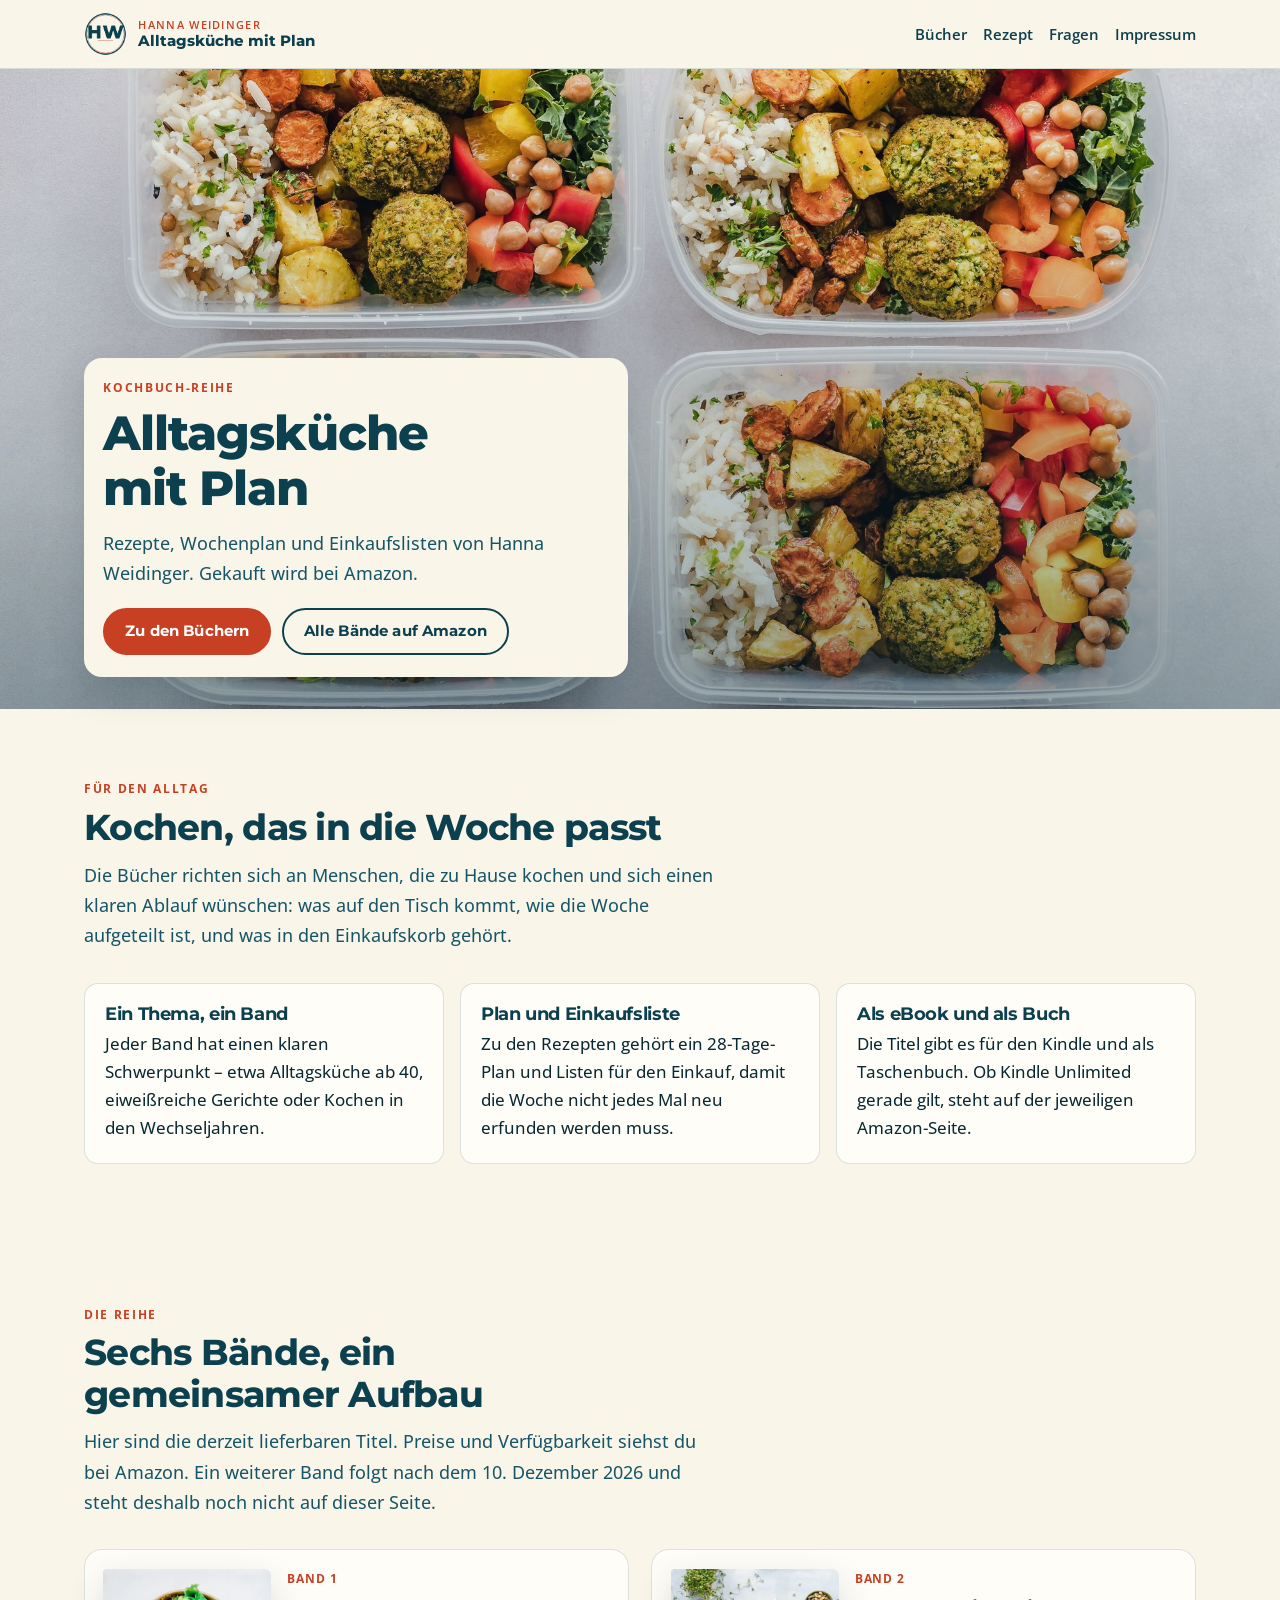
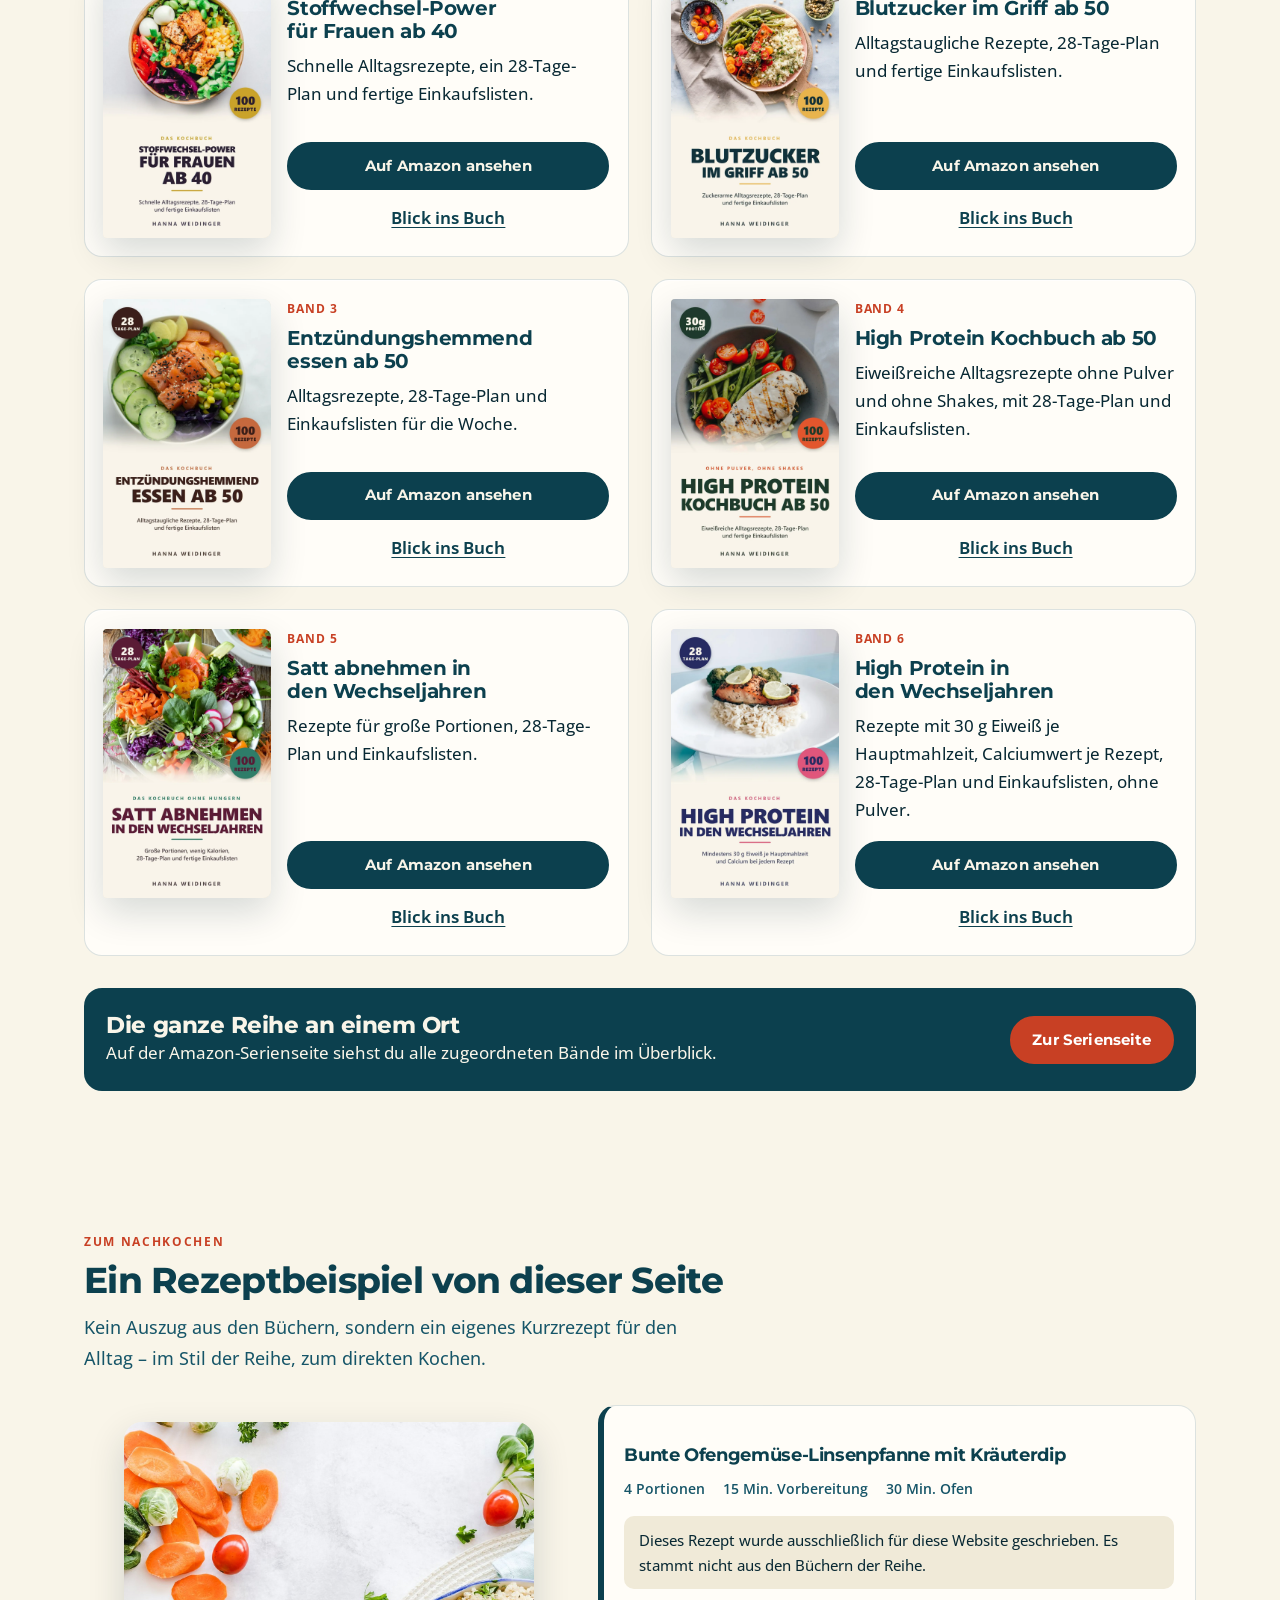
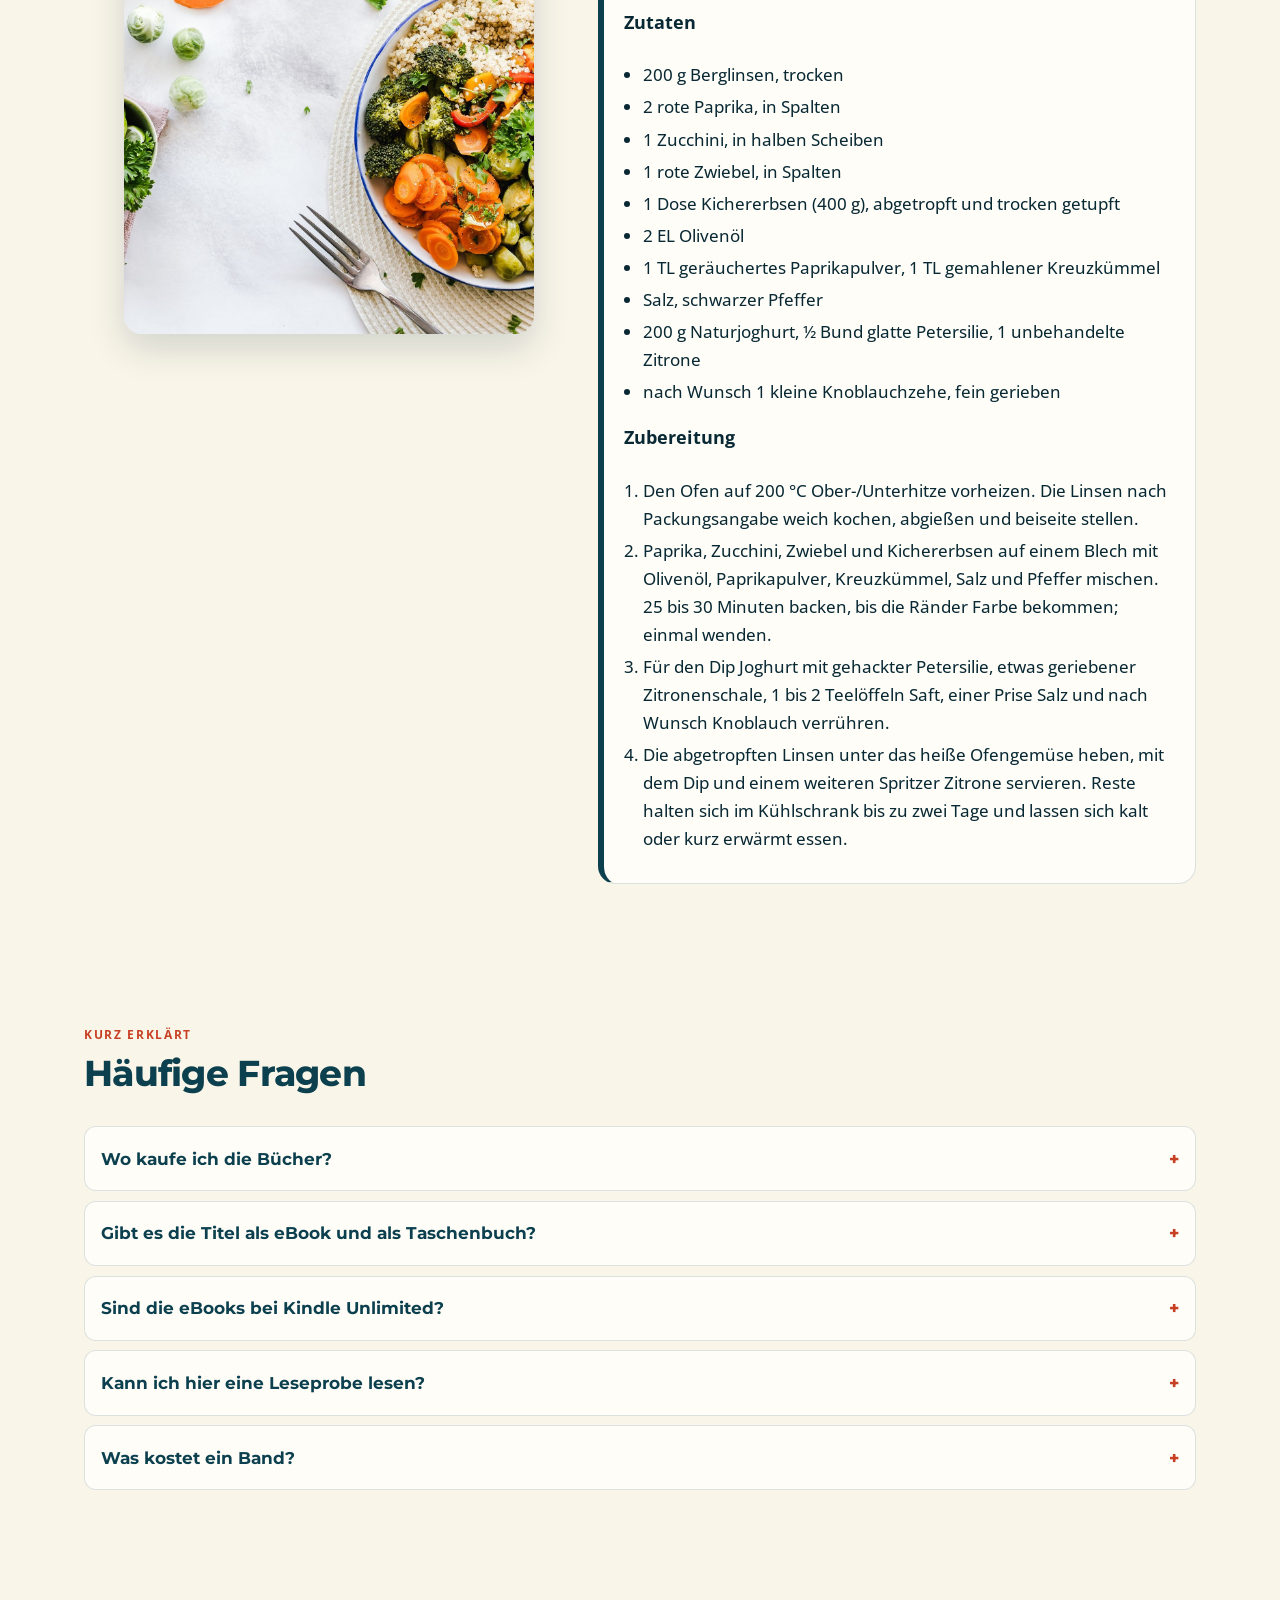
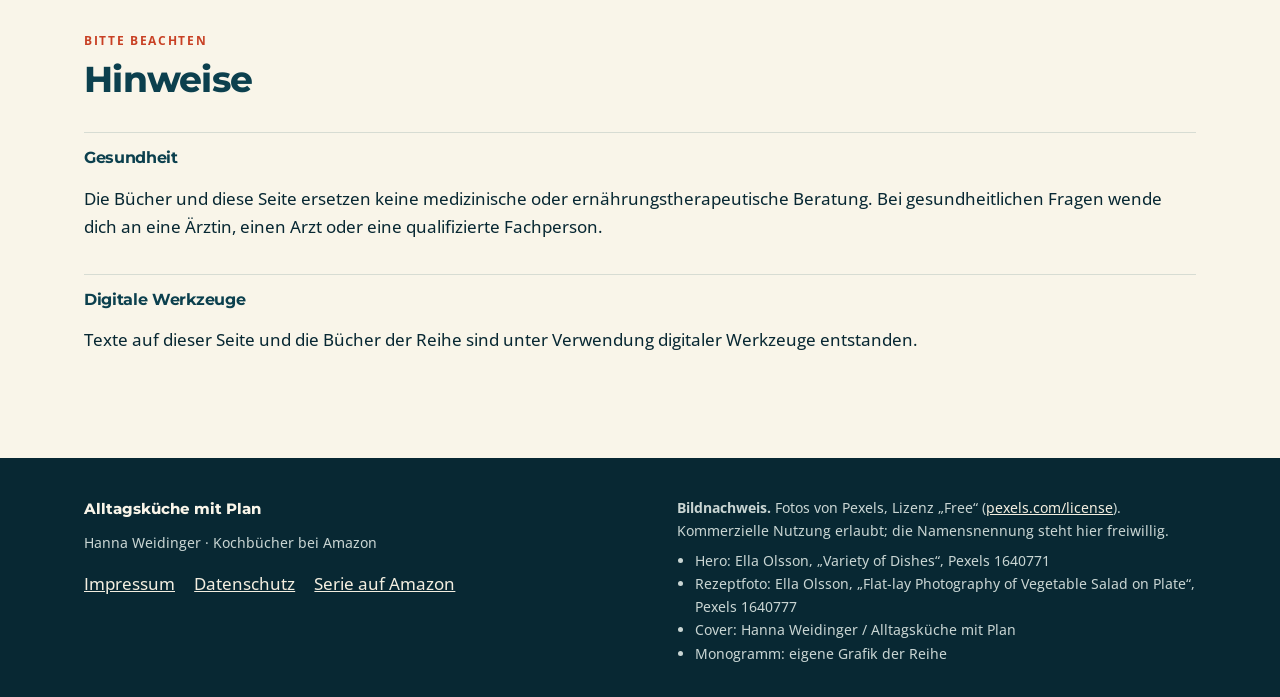
==== index.html @ 46452d55 "Pinterest-Domain-Nachweis (HTML-Meta-Tag) in index.html" ====
<!DOCTYPE html>
<html lang="de-AT">
<head>
  <meta charset="utf-8">
  <meta name="viewport" content="width=device-width, initial-scale=1">
  <title>Alltagsküche mit Plan – Kochbücher von Hanna Weidinger</title>
  <meta name="description" content="Die Reihe Alltagsküche mit Plan von Hanna Weidinger: Alltagsrezepte, Wochenpläne und Einkaufslisten. Leseprobe und Kauf bei Amazon.">
  <meta name="robots" content="index, follow">
  <meta name="p:domain_verify" content="aee4e306d7279758d1752bd369952261">
  <link rel="icon" href="assets/img/favicon.png" type="image/png">
  <link rel="stylesheet" href="assets/css/style.css">
</head>
<body>
  <a class="skip" href="#inhalt">Zum Inhalt springen</a>
  <header class="site-header">
    <div class="header-inner">
      <a class="brand" href="index.html">
        <img src="assets/img/logo-hw.png" width="64" height="64" alt="">
        <span class="brand-text">
          <span class="brand-kicker">Hanna Weidinger</span>
          <span class="brand-name">Alltagsküche mit Plan</span>
        </span>
      </a>
      <nav class="nav" aria-label="Seitenabschnitte">
        <a href="#buecher">Bücher</a>
        <a href="#rezept">Rezept</a>
        <a href="#faq">Fragen</a>
        <a href="impressum.html">Impressum</a>
      </nav>
    </div>
  </header>

  <main id="inhalt">
    <section class="hero" aria-label="Einstieg">
      <img class="hero-photo" src="assets/img/photos/hero-1640771.jpg" width="1920" height="1080" alt="Vier gefüllte Lunchboxen mit Gemüse, Falafel und Beilagen auf einem Tisch." decoding="async" fetchpriority="high">
      <div class="hero-inner">
        <div class="hero-card">
          <p class="eyebrow">Kochbuch-Reihe</p>
          <h1>Alltagsküche mit Plan</h1>
          <p class="lede">Rezepte, Wochenplan und Einkaufslisten von Hanna Weidinger. Gekauft wird bei Amazon.</p>
          <div class="hero-actions">
            <a class="btn btn-primary" href="#buecher">Zu den Büchern</a>
            <a class="btn btn-line" data-amazon="serie" href="https://www.amazon.de/dp/B0HHGNQ95L">Alle Bände auf Amazon</a>
          </div>
        </div>
      </div>
    </section>

    <section class="section" id="fuer-wen" aria-labelledby="fuer-wen-title">
      <div class="wrap">
        <div class="section-head">
          <p class="eyebrow">Für den Alltag</p>
          <h2 id="fuer-wen-title">Kochen, das in die Woche passt</h2>
          <p class="lede">Die Bücher richten sich an Menschen, die zu Hause kochen und sich einen klaren Ablauf wünschen: was auf den Tisch kommt, wie die Woche aufgeteilt ist, und was in den Einkaufskorb gehört.</p>
        </div>
        <div class="intro-grid">
          <article class="point">
            <h3>Ein Thema, ein Band</h3>
            <p>Jeder Band hat einen klaren Schwerpunkt – etwa Alltagsküche ab 40, eiweißreiche Gerichte oder Kochen in den Wechseljahren.</p>
          </article>
          <article class="point">
            <h3>Plan und Einkaufsliste</h3>
            <p>Zu den Rezepten gehört ein 28-Tage-Plan und Listen für den Einkauf, damit die Woche nicht jedes Mal neu erfunden werden muss.</p>
          </article>
          <article class="point">
            <h3>Als eBook und als Buch</h3>
            <p>Die Titel gibt es für den Kindle und als Taschenbuch. Ob Kindle Unlimited gerade gilt, steht auf der jeweiligen Amazon-Seite.</p>
          </article>
        </div>
      </div>
    </section>

    <section class="section" id="buecher" aria-labelledby="buecher-title">
      <div class="wrap">
        <div class="section-head">
          <p class="eyebrow">Die Reihe</p>
          <h2 id="buecher-title"><span class="only-before-band7">Sechs Bände, ein gemeinsamer Aufbau</span><span class="only-after-band7">Sieben Bände, ein gemeinsamer Aufbau</span></h2>
          <p class="lede">Hier sind die derzeit lieferbaren Titel. Preise und Verfügbarkeit siehst du bei Amazon. <span class="only-before-band7">Ein weiterer Band folgt nach dem 10. Dezember 2026 und steht deshalb noch nicht auf dieser Seite.</span></p>
        </div>
        <div class="book-grid">

          <article class="book">
            <div class="cover-wrap">
              <picture>
                <source type="image/webp" srcset="assets/img/covers/B0H8K92LJ7.webp">
                <img src="assets/img/covers/B0H8K92LJ7.jpg" width="900" height="1440" alt="Cover: Stoffwechsel-Power für Frauen ab 40 – eine bunte Schüssel mit Lachs und Gemüse." loading="lazy" decoding="async">
              </picture>
            </div>
            <div class="book-body">
              <p class="book-kicker">Band 1</p>
              <h3>Stoffwechsel-Power für Frauen ab 40</h3>
              <p>Schnelle Alltagsrezepte, ein 28-Tage-Plan und fertige Einkaufslisten.</p>
              <div class="book-actions">
                <a class="btn btn-petrol" data-amazon="stoffwechsel" href="https://www.amazon.de/dp/B0H8K92LJ7">Auf Amazon ansehen</a>
                <a class="link-look" data-amazon="stoffwechsel" href="https://www.amazon.de/dp/B0H8K92LJ7">Blick ins Buch</a>
              </div>
            </div>
          </article>

          <article class="book">
            <div class="cover-wrap">
              <picture>
                <source type="image/webp" srcset="assets/img/covers/B0HGND8NGN.webp">
                <img src="assets/img/covers/B0HGND8NGN.jpg" width="900" height="1440" alt="Cover: Blutzucker im Griff ab 50 – eine Schüssel mit Joghurt, Beeren und Samen." loading="lazy" decoding="async">
              </picture>
            </div>
            <div class="book-body">
              <p class="book-kicker">Band 2</p>
              <h3>Blutzucker im Griff ab 50</h3>
              <p>Alltagstaugliche Rezepte, 28-Tage-Plan und fertige Einkaufslisten.</p>
              <div class="book-actions">
                <a class="btn btn-petrol" data-amazon="blutzucker" href="https://www.amazon.de/dp/B0HGND8NGN">Auf Amazon ansehen</a>
                <a class="link-look" data-amazon="blutzucker" href="https://www.amazon.de/dp/B0HGND8NGN">Blick ins Buch</a>
              </div>
            </div>
          </article>

          <article class="book">
            <div class="cover-wrap">
              <picture>
                <source type="image/webp" srcset="assets/img/covers/B0HGVFPYQG.webp">
                <img src="assets/img/covers/B0HGVFPYQG.jpg" width="900" height="1440" alt="Cover: Entzündungshemmend essen ab 50 – Lachs mit Gurke und Kräutern." loading="lazy" decoding="async">
              </picture>
            </div>
            <div class="book-body">
              <p class="book-kicker">Band 3</p>
              <h3>Entzündungshemmend essen ab 50</h3>
              <p>Alltagsrezepte, 28-Tage-Plan und Einkaufslisten für die Woche.</p>
              <div class="book-actions">
                <a class="btn btn-petrol" data-amazon="entzuendungshemmend" href="https://www.amazon.de/dp/B0HGVFPYQG">Auf Amazon ansehen</a>
                <a class="link-look" data-amazon="entzuendungshemmend" href="https://www.amazon.de/dp/B0HGVFPYQG">Blick ins Buch</a>
              </div>
            </div>
          </article>

          <article class="book">
            <div class="cover-wrap">
              <picture>
                <source type="image/webp" srcset="assets/img/covers/B0HJL24Z7N.webp">
                <img src="assets/img/covers/B0HJL24Z7N.jpg" width="900" height="1440" alt="Cover: High Protein Kochbuch ab 50 – eine Schüssel mit Hähnchen und buntem Gemüse." loading="lazy" decoding="async">
              </picture>
            </div>
            <div class="book-body">
              <p class="book-kicker">Band 4</p>
              <h3>High Protein Kochbuch ab 50</h3>
              <p>Eiweißreiche Alltagsrezepte ohne Pulver und ohne Shakes, mit 28-Tage-Plan und Einkaufslisten.</p>
              <div class="book-actions">
                <a class="btn btn-petrol" data-amazon="highprotein50" href="https://www.amazon.de/dp/B0HJL24Z7N">Auf Amazon ansehen</a>
                <a class="link-look" data-amazon="highprotein50" href="https://www.amazon.de/dp/B0HJL24Z7N">Blick ins Buch</a>
              </div>
            </div>
          </article>

          <article class="book">
            <div class="cover-wrap">
              <picture>
                <source type="image/webp" srcset="assets/img/covers/B0HL6VFT3N.webp">
                <img src="assets/img/covers/B0HL6VFT3N.jpg" width="900" height="1440" alt="Cover: Satt abnehmen in den Wechseljahren – eine Schüssel mit buntem Gemüse und Hülsenfrüchten." loading="lazy" decoding="async">
              </picture>
            </div>
            <div class="book-body">
              <p class="book-kicker">Band 5</p>
              <h3>Satt abnehmen in den Wechseljahren</h3>
              <p>Rezepte für große Portionen, 28-Tage-Plan und Einkaufslisten.</p>
              <div class="book-actions">
                <a class="btn btn-petrol" data-amazon="wechseljahre" href="https://www.amazon.de/dp/B0HL6VFT3N">Auf Amazon ansehen</a>
                <a class="link-look" data-amazon="wechseljahre" href="https://www.amazon.de/dp/B0HL6VFT3N">Blick ins Buch</a>
              </div>
            </div>
          </article>

          <article class="book">
            <div class="cover-wrap">
              <picture>
                <source type="image/webp" srcset="assets/img/covers/B0HP7FHZK2.webp">
                <img src="assets/img/covers/B0HP7FHZK2.jpg" width="900" height="1440" alt="Cover: High Protein in den Wechseljahren – Lachs auf Reis mit Gemüse." loading="lazy" decoding="async">
              </picture>
            </div>
            <div class="book-body">
              <p class="book-kicker">Band 6</p>
              <h3>High Protein in den Wechseljahren</h3>
              <p>Rezepte mit 30&nbsp;g Eiweiß je Hauptmahlzeit, Calciumwert je Rezept, 28-Tage-Plan und Einkaufslisten, ohne Pulver.</p>
              <div class="book-actions">
                <a class="btn btn-petrol" data-amazon="highproteinwj" href="https://www.amazon.de/dp/B0HP7FHZK2">Auf Amazon ansehen</a>
                <a class="link-look" data-amazon="highproteinwj" href="https://www.amazon.de/dp/B0HP7FHZK2">Blick ins Buch</a>
              </div>
            </div>
          </article>


          <!-- Band 7 Meal Prep (Projektordner: Band 1 der Meal-Prep-Unterreihe). Ausgeblendet, bis SHOW_BAND7_MEALPREP in assets/js/amazon-links.js auf true steht (ab/nach 10.12.2026). -->
          <article class="book" data-band="mealprep" hidden>
            <div class="cover-wrap">
              <picture>
                <source type="image/webp" srcset="assets/img/covers/B0HRT6TCG7.webp">
                <img src="assets/img/covers/B0HRT6TCG7.jpg" width="900" height="1440" alt="Cover: Meal Prep für die Arbeitswoche – vorbereitete Boxen mit Curry, Reis, Avocado und Gemüse." loading="lazy" decoding="async">
              </picture>
            </div>
            <div class="book-body">
              <p class="book-kicker">Band 7</p>
              <h3>Meal Prep für die Arbeitswoche</h3>
              <p>Das Kochbuch mit 8 Wochenplänen und 100 Gerichten: sonntags vorkochen, jeden Tag anders.</p>
              <div class="book-actions">
                <a class="btn btn-petrol" data-amazon="mealprep" href="https://www.amazon.de/dp/B0HRT6TCG7">Auf Amazon ansehen</a>
                <a class="link-look" data-amazon="mealprep" href="https://www.amazon.de/dp/B0HRT6TCG7">Blick ins Buch</a>
              </div>
            </div>
          </article>

        </div>

        <div class="series-cta">
          <div>
            <h2>Die ganze Reihe an einem Ort</h2>
            <p>Auf der Amazon-Serienseite siehst du alle zugeordneten Bände im Überblick.</p>
          </div>
          <a class="btn btn-primary" data-amazon="serie" href="https://www.amazon.de/dp/B0HHGNQ95L">Zur Serienseite</a>
        </div>
      </div>
    </section>

    <section class="section" id="rezept" aria-labelledby="rezept-title">
      <div class="wrap">
        <div class="section-head">
          <p class="eyebrow">Zum Nachkochen</p>
          <h2 id="rezept-title">Ein Rezeptbeispiel von dieser Seite</h2>
          <p class="lede">Kein Auszug aus den Büchern, sondern ein eigenes Kurzrezept für den Alltag – im Stil der Reihe, zum direkten Kochen.</p>
        </div>
        <div class="recipe">
          <figure class="recipe-photo">
            <img src="assets/img/photos/rezept-1640777.jpg" width="1200" height="1500" alt="Schale mit Quinoa, Ofengemüse und frischem Gemüse, daneben Zitrone und Kräuter." loading="lazy" decoding="async">
          </figure>
          <div class="recipe-card">
            <h3>Bunte Ofengemüse-Linsenpfanne mit Kräuterdip</h3>
            <p class="recipe-meta"><span>4 Portionen</span><span>15 Min. Vorbereitung</span><span>30 Min. Ofen</span></p>
            <p class="recipe-note">Dieses Rezept wurde ausschließlich für diese Website geschrieben. Es stammt nicht aus den Büchern der Reihe.</p>
            <h4>Zutaten</h4>
            <ul>
              <li>200 g Berglinsen, trocken</li>
              <li>2 rote Paprika, in Spalten</li>
              <li>1 Zucchini, in halben Scheiben</li>
              <li>1 rote Zwiebel, in Spalten</li>
              <li>1 Dose Kichererbsen (400 g), abgetropft und trocken getupft</li>
              <li>2 EL Olivenöl</li>
              <li>1 TL geräuchertes Paprikapulver, 1 TL gemahlener Kreuzkümmel</li>
              <li>Salz, schwarzer Pfeffer</li>
              <li>200 g Naturjoghurt, ½ Bund glatte Petersilie, 1 unbehandelte Zitrone</li>
              <li>nach Wunsch 1 kleine Knoblauchzehe, fein gerieben</li>
            </ul>
            <h4>Zubereitung</h4>
            <ol>
              <li>Den Ofen auf 200 °C Ober-/Unterhitze vorheizen. Die Linsen nach Packungsangabe weich kochen, abgießen und beiseite stellen.</li>
              <li>Paprika, Zucchini, Zwiebel und Kichererbsen auf einem Blech mit Olivenöl, Paprikapulver, Kreuzkümmel, Salz und Pfeffer mischen. 25 bis 30 Minuten backen, bis die Ränder Farbe bekommen; einmal wenden.</li>
              <li>Für den Dip Joghurt mit gehackter Petersilie, etwas geriebener Zitronenschale, 1 bis 2 Teelöffeln Saft, einer Prise Salz und nach Wunsch Knoblauch verrühren.</li>
              <li>Die abgetropften Linsen unter das heiße Ofengemüse heben, mit dem Dip und einem weiteren Spritzer Zitrone servieren. Reste halten sich im Kühlschrank bis zu zwei Tage und lassen sich kalt oder kurz erwärmt essen.</li>
            </ol>
          </div>
        </div>
      </div>
    </section>

    <section class="section" id="faq" aria-labelledby="faq-title">
      <div class="wrap">
        <div class="section-head">
          <p class="eyebrow">Kurz erklärt</p>
          <h2 id="faq-title">Häufige Fragen</h2>
        </div>
        <div class="faq">
          <details>
            <summary>Wo kaufe ich die Bücher?</summary>
            <p>Ausschließlich über Amazon. Die Buttons auf dieser Seite führen zur jeweiligen Produktseite. Verkäufer ist Amazon, nicht die Autorin über diese Website. Es gibt hier keinen eigenen Shop und keine Zahlung.</p>
          </details>
          <details>
            <summary>Gibt es die Titel als eBook und als Taschenbuch?</summary>
            <p>Ja. Der Button führt in der Regel zur eBook-Seite; dort kannst du über den Formatwechsler auch das Taschenbuch öffnen. Beide ASINs stehen in der Titelliste dieser Seite.</p>
          </details>
          <details>
            <summary>Sind die eBooks bei Kindle Unlimited?</summary>
            <p>Das kann sich ändern. Ob ein Band gerade in Kindle Unlimited enthalten ist, siehst du immer aktuell auf der Amazon-Seite des eBooks. Diese Seite führt keine eigenen Preise oder Aktionen.</p>
          </details>
          <details>
            <summary>Kann ich hier eine Leseprobe lesen?</summary>
            <p>Die Leseprobe liegt bei Amazon („Blick ins Buch“ bzw. „Look Inside“). Die Links auf dieser Seite öffnen genau diese Produktseite. Das Rezept weiter oben ist ein eigenes Beispiel der Website und kein Buchauszug.</p>
          </details>
          <details>
            <summary>Was kostet ein Band?</summary>
            <p>Den aktuellen Preis zeigt Amazon. Er kann sich unterscheiden, je nach Format, Marktplatz und allfälligen Aktionen. Hier werden keine Preise festgeschrieben.</p>
          </details>
        </div>
      </div>
    </section>

    <section class="section" id="hinweise" aria-labelledby="hinweise-title">
      <div class="wrap">
        <div class="section-head">
          <p class="eyebrow">Bitte beachten</p>
          <h2 id="hinweise-title">Hinweise</h2>
        </div>
        <div class="notes">
          <div class="note">
            <h3>Gesundheit</h3>
            <p>Die Bücher und diese Seite ersetzen keine medizinische oder ernährungstherapeutische Beratung. Bei gesundheitlichen Fragen wende dich an eine Ärztin, einen Arzt oder eine qualifizierte Fachperson.</p>
          </div>
          <div class="note">
            <h3>Digitale Werkzeuge</h3>
            <p>Texte auf dieser Seite und die Bücher der Reihe sind unter Verwendung digitaler Werkzeuge entstanden.</p>
          </div>
        </div>
      </div>
    </section>
  </main>

  <footer class="site-footer">
    <div class="wrap footer-grid">
      <div>
        <p class="brand-name" style="font-family:Montserrat,sans-serif;font-weight:750;color:#f9f5e9;margin:0 0 .6rem;">Alltagsküche mit Plan</p>
        <p class="credits" style="margin:0 0 1rem;">Hanna Weidinger · Kochbücher bei Amazon</p>
        <div class="footer-links">
          <a href="impressum.html">Impressum</a>
          <a href="datenschutz.html">Datenschutz</a>
          <a data-amazon="serie" href="https://www.amazon.de/dp/B0HHGNQ95L">Serie auf Amazon</a>
        </div>
      </div>
      <div class="credits">
        <p style="margin:0 0 .4rem;"><strong>Bildnachweis.</strong> Fotos von Pexels, Lizenz „Free“ (<a href="https://www.pexels.com/license/">pexels.com/license</a>). Kommerzielle Nutzung erlaubt; die Namensnennung steht hier freiwillig.</p>
        <ul>
          <li>Hero: Ella Olsson, „Variety of Dishes“, Pexels 1640771</li>
          <li>Rezeptfoto: Ella Olsson, „Flat-lay Photography of Vegetable Salad on Plate“, Pexels 1640777</li>
          <li>Cover: Hanna Weidinger / Alltagsküche mit Plan</li>
          <li>Monogramm: eigene Grafik der Reihe</li>
        </ul>
      </div>
    </div>
  </footer>
  <script src="assets/js/amazon-links.js"></script>
</body>
</html>
---- assets/css/style.css ----
/* Alltagsküche mit Plan — lokale statische Seite, Reihenlook V1b
   Creme 249,245,233 / Petrol 12,64,78 / Tomate 200,64,36
   Schriften lokal, keine externen Requests. */

@font-face {
  font-family: "Montserrat";
  src: url("../fonts/Montserrat-VariableFont_wght.ttf") format("truetype");
  font-weight: 100 900;
  font-style: normal;
  font-display: swap;
}
@font-face {
  font-family: "Open Sans";
  src: url("../fonts/OpenSans-VariableFont_wdth,wght.ttf") format("truetype");
  font-weight: 100 900;
  font-style: normal;
  font-display: swap;
}

:root {
  --creme: #f9f5e9;
  --creme-deep: #f0ead8;
  --petrol: #0c404e;
  --petrol-soft: #165568;
  --petrol-ink: #082833;
  --tomato: #c84024;
  --tomato-deep: #a8331c;
  --paper: #fffdf8;
  --line: rgba(12, 64, 78, 0.14);
  --shadow: 0 14px 36px rgba(8, 40, 51, 0.16);
  --radius: 14px;
  --max: 72rem;
  --header-h: 4.25rem;
  --text: 1.0625rem;
  --leading: 1.65;
}

*, *::before, *::after { box-sizing: border-box; }
html { scroll-behavior: smooth; }
@media (prefers-reduced-motion: reduce) {
  html { scroll-behavior: auto; }
  * { animation: none !important; transition: none !important; }
}
body {
  margin: 0;
  background: var(--creme);
  color: var(--petrol-ink);
  font-family: "Open Sans", "Segoe UI", sans-serif;
  font-size: var(--text);
  font-weight: 450;
  line-height: var(--leading);
}
img { max-width: 100%; height: auto; display: block; }
a { color: var(--petrol-soft); }
a:hover { color: var(--tomato); }
:focus-visible {
  outline: 3px solid var(--tomato);
  outline-offset: 3px;
}

.skip {
  position: absolute;
  left: 1rem;
  top: -4rem;
  background: var(--petrol);
  color: var(--creme);
  padding: 0.6rem 1rem;
  z-index: 200;
}
.skip:focus { top: 0.6rem; }

/* Header */
.site-header {
  position: sticky;
  top: 0;
  z-index: 50;
  background: rgba(249, 245, 233, 0.94);
  backdrop-filter: blur(10px);
  border-bottom: 1px solid var(--line);
}
.header-inner {
  max-width: var(--max);
  margin: 0 auto;
  padding: 0.55rem 1.25rem;
  display: flex;
  align-items: center;
  justify-content: space-between;
  flex-wrap: wrap;
  gap: 0.45rem 1rem;
  min-height: var(--header-h);
}
.brand {
  display: flex;
  align-items: center;
  gap: 0.7rem;
  text-decoration: none;
  color: var(--petrol);
  min-width: 0;
}
.brand img {
  width: 2.7rem;
  height: 2.7rem;
  border-radius: 50%;
  flex-shrink: 0;
}
.brand-text { display: flex; flex-direction: column; line-height: 1.15; }
.brand-kicker {
  font-family: "Open Sans", sans-serif;
  font-size: 0.68rem;
  letter-spacing: 0.12em;
  text-transform: uppercase;
  font-weight: 600;
  color: var(--tomato);
}
.brand-name {
  font-family: "Montserrat", sans-serif;
  font-weight: 750;
  font-size: 0.95rem;
  text-wrap: balance;
}
.nav {
  display: flex;
  flex-wrap: wrap;
  gap: 0.35rem 1rem;
  justify-content: flex-end;
}
.nav a {
  text-decoration: none;
  color: var(--petrol);
  font-weight: 600;
  font-size: 0.92rem;
}
.nav a:hover { color: var(--tomato); }

/* Layout helpers */
.wrap {
  max-width: var(--max);
  margin: 0 auto;
  padding: 0 1.25rem;
}
.section { padding: 3.5rem 0; }
.section-head {
  max-width: 40rem;
  margin-bottom: 2rem;
}
.eyebrow {
  font-family: "Open Sans", sans-serif;
  font-size: 0.75rem;
  font-weight: 700;
  letter-spacing: 0.14em;
  text-transform: uppercase;
  color: var(--tomato);
  margin: 0 0 0.5rem;
}
h1, h2, h3, .display {
  font-family: "Montserrat", sans-serif;
  color: var(--petrol);
  letter-spacing: -0.02em;
  line-height: 1.15;
  text-wrap: balance;
  margin: 0 0 0.7rem;
}
h1, .display { font-weight: 800; font-size: clamp(2rem, 6vw, 3.6rem); }
h2 { font-weight: 750; font-size: clamp(1.6rem, 3.4vw, 2.25rem); }
h3 { font-weight: 700; font-size: 1.15rem; }
.lede {
  font-size: 1.15rem;
  color: var(--petrol-soft);
  text-wrap: pretty;
  margin: 0;
}
.muted { color: var(--petrol-soft); }

/* Hero */
.hero {
  position: relative;
  min-height: 26rem;
  height: 74svh;
  max-height: 38rem;
  display: grid;
  align-items: end;
  color: var(--petrol-ink);
  isolation: isolate;
}
.hero-photo {
  position: absolute;
  inset: 0;
  z-index: -2;
  width: 100%;
  height: 100%;
  object-fit: cover;
  object-position: center 45%;
}
.hero::after {
  content: "";
  position: absolute;
  inset: 0;
  z-index: -1;
  background:
    linear-gradient(180deg, rgba(8, 40, 51, 0.08) 0%, rgba(8, 40, 51, 0.18) 45%, rgba(8, 40, 51, 0.42) 100%);
}
.hero-inner {
  max-width: var(--max);
  margin: 0 auto;
  padding: 1.5rem 1.25rem 1.6rem;
  width: 100%;
}
.hero-card {
  background: var(--creme);
  color: var(--petrol-ink);
  padding: 1.25rem 1.2rem 1.35rem;
  border-radius: 18px;
  max-width: 34rem;
  box-shadow: var(--shadow);
}
.hero h1 { color: var(--petrol); max-width: 14ch; font-size: clamp(1.75rem, 5.2vw, 3rem); }
.hero .lede { color: var(--petrol-soft); max-width: 36rem; margin-bottom: 1.2rem; }
.hero-actions { display: flex; flex-wrap: wrap; gap: 0.65rem; }

.btn {
  display: inline-flex;
  align-items: center;
  justify-content: center;
  gap: 0.4rem;
  text-decoration: none;
  font-family: "Montserrat", sans-serif;
  font-weight: 700;
  font-size: 0.95rem;
  letter-spacing: 0.01em;
  border-radius: 999px;
  padding: 0.8rem 1.25rem;
  border: 2px solid transparent;
  cursor: pointer;
  line-height: 1.2;
  white-space: nowrap;
}
.btn-primary {
  background: var(--tomato);
  color: #fff;
  border-color: var(--tomato);
}
.btn-primary:hover { background: var(--tomato-deep); border-color: var(--tomato-deep); color: #fff; }
.btn-ghost {
  background: transparent;
  color: var(--creme);
  border-color: rgba(249, 245, 233, 0.7);
}
.btn-ghost:hover { background: var(--creme); color: var(--petrol); }
.btn-petrol {
  background: var(--petrol);
  color: var(--creme);
  border-color: var(--petrol);
}
.btn-petrol:hover { background: var(--petrol-soft); color: var(--creme); }
.btn-line {
  background: transparent;
  color: var(--petrol);
  border-color: var(--petrol);
}
.btn-line:hover { background: var(--petrol); color: var(--creme); }
.btn-block { width: 100%; }

/* Intro */
.intro-grid {
  display: grid;
  gap: 1rem;
  grid-template-columns: 1fr;
}
.point {
  background: var(--paper);
  border: 1px solid var(--line);
  border-radius: var(--radius);
  padding: 1.2rem 1.25rem 1.3rem;
}
.point h3 { margin-bottom: 0.35rem; }
.point p { margin: 0; text-wrap: pretty; }

/* Books */
.book-grid {
  display: grid;
  gap: 1.4rem;
  grid-template-columns: 1fr;
}
.book {
  background: var(--paper);
  border: 1px solid var(--line);
  border-radius: 18px;
  padding: 1rem;
  display: grid;
  gap: 1rem;
  grid-template-columns: 1fr;
  box-shadow: 0 1px 0 rgba(255,255,255,0.8) inset;
}
.cover-wrap {
  margin: 0 auto;
  width: min(100%, 16rem);
}
.cover-wrap picture { display: block; width: 100%; }
.cover-wrap img {
  width: 100%;
  aspect-ratio: 5 / 8;
  object-fit: cover;
  object-position: top center;
  border-radius: 4px 8px 8px 4px;
  box-shadow: var(--shadow);
  background: var(--creme-deep);
}
.only-after-band7 { display: none; }
html[data-show-band7="true"] .only-before-band7 { display: none; }
html[data-show-band7="true"] .only-after-band7 { display: inline; }
.book[hidden] { display: none !important; }
.book-body { display: flex; flex-direction: column; gap: 0.55rem; }
.book-kicker {
  font-size: 0.75rem;
  font-weight: 700;
  letter-spacing: 0.08em;
  text-transform: uppercase;
  color: var(--tomato);
  margin: 0;
}
.book h3 { font-size: 1.25rem; margin: 0; }
.book p { margin: 0; }
.book-actions {
  display: flex;
  flex-direction: column;
  gap: 0.55rem;
  margin-top: auto;
  padding-top: 0.5rem;
}
.link-look {
  text-align: center;
  font-weight: 650;
  text-decoration: underline;
  text-underline-offset: 0.18em;
  color: var(--petrol);
  padding: 0.35rem;
}
.series-cta {
  margin-top: 2rem;
  padding: 1.5rem 1.4rem;
  background: var(--petrol);
  color: var(--creme);
  border-radius: 18px;
  display: flex;
  flex-direction: column;
  gap: 1rem;
  align-items: flex-start;
}
.series-cta h2, .series-cta p { color: var(--creme); margin: 0; }
.series-cta h2 { font-size: 1.45rem; }

/* Recipe */
.recipe {
  display: grid;
  gap: 1.5rem;
}
.recipe-photo {
  border-radius: 18px;
  overflow: hidden;
  box-shadow: var(--shadow);
}
.recipe-photo img {
  width: 100%;
  aspect-ratio: 4 / 5;
  object-fit: cover;
}
.recipe-card {
  background: var(--paper);
  border-radius: 18px;
  border: 1px solid var(--line);
  border-left: 6px solid var(--petrol);
  padding: 1.4rem 1.3rem 1.6rem;
}
.recipe-meta {
  display: flex;
  flex-wrap: wrap;
  gap: 0.5rem 1.1rem;
  margin: 0 0 1rem;
  font-size: 0.9rem;
  font-weight: 600;
  color: var(--petrol-soft);
}
.recipe-note {
  background: var(--creme-deep);
  border-radius: 10px;
  padding: 0.75rem 0.9rem;
  font-size: 0.92rem;
  margin: 0 0 1.1rem;
}
.recipe-card h3, .recipe-card h4 { margin-top: 1rem; font-size: 1.15rem; }
.recipe-card ul, .recipe-card ol { margin: 0.3rem 0 0; padding-left: 1.15rem; }
.recipe-card li { margin: 0.25rem 0; }

/* FAQ */
.faq { display: grid; gap: 0.6rem; }
details {
  background: var(--paper);
  border: 1px solid var(--line);
  border-radius: 12px;
  padding: 0.2rem 1rem;
}
summary {
  cursor: pointer;
  font-family: "Montserrat", sans-serif;
  font-weight: 700;
  color: var(--petrol);
  padding: 0.9rem 0;
  list-style: none;
}
summary::-webkit-details-marker { display: none; }
summary::after {
  content: "+";
  float: right;
  color: var(--tomato);
  font-weight: 800;
}
details[open] summary::after { content: "–"; }
details p { margin: 0 0 1rem; text-wrap: pretty; }

.notes {
  display: grid;
  gap: 1rem;
}
.note {
  border-top: 1px solid var(--line);
  padding-top: 1rem;
}
.note h3 { font-size: 1rem; }

/* Footer + subpages */
.site-footer {
  background: var(--petrol-ink);
  color: #e7efe8;
  padding: 2.4rem 0 2rem;
  margin-top: 1rem;
}
.site-footer a { color: #f3eee0; }
.footer-grid {
  display: grid;
  gap: 1.4rem;
}
.footer-links { display: flex; flex-wrap: wrap; gap: 0.8rem 1.2rem; }
.credits { font-size: 0.88rem; color: #c9d5d3; }
.credits ul { margin: 0.4rem 0 0; padding-left: 1.1rem; }
.placeholder {
  display: inline;
  background: #ffe08a;
  color: #3a2a00;
  font-weight: 700;
  padding: 0.05em 0.28em;
  border-radius: 3px;
  -webkit-box-decoration-break: clone;
  box-decoration-break: clone;
}
.legal {
  padding: 5.5rem 0 3rem;
}
.legal .prose { max-width: 42rem; }
.legal .prose p, .legal .prose li { text-wrap: pretty; }
.legal h1 { font-size: clamp(1.8rem, 4vw, 2.4rem); }

@media (min-width: 640px) {
  .intro-grid { grid-template-columns: repeat(3, 1fr); }
  .book {
    grid-template-columns: 10.5rem 1fr;
    align-items: stretch;
    padding: 1.15rem;
  }
  .cover-wrap { width: 10.5rem; margin: 0; }
  .book-actions { flex-direction: row; flex-wrap: wrap; }
  .book-actions .btn { flex: 1 1 11rem; }
  .book-actions .link-look { flex: 1 1 8rem; align-self: center; }
  .series-cta { flex-direction: row; align-items: center; justify-content: space-between; }
}
@media (min-width: 900px) {
  .book-grid { grid-template-columns: 1fr 1fr; }
  .recipe { grid-template-columns: 0.9fr 1.1fr; align-items: start; }
  .recipe-photo img { aspect-ratio: 4 / 5; }
  .footer-grid { grid-template-columns: 1.1fr 1fr; }
  .section { padding: 4.4rem 0; }
}

@media (max-width: 639px) {
  .header-inner { padding-top: 0.7rem; padding-bottom: 0.7rem; }
  .nav { width: 100%; justify-content: flex-start; gap: 0.85rem 1.05rem; }
  .brand-kicker { font-size: 0.62rem; }
  .brand-name { font-size: 0.9rem; }
  .hero { min-height: 26rem; height: 28rem; max-height: 30rem; }
  .hero-photo { object-position: center 38%; }
  .hero-inner { padding: 0.7rem 1rem 0.85rem; }
  .hero-card { padding: 0.85rem 0.95rem 1rem; }
  .hero h1 { font-size: 1.7rem; margin-bottom: 0.4rem; }
  .hero .lede { font-size: 0.98rem; margin-bottom: 0.75rem; }
  .hero-actions { gap: 0.45rem; }
  .hero-actions .btn { padding: 0.65rem 1rem; font-size: 0.88rem; }
  .header-inner { min-height: 0; padding-top: 0.5rem; padding-bottom: 0.5rem; }
  .brand img { width: 2.3rem; height: 2.3rem; }
  .book-actions .btn { white-space: nowrap; }
}
@media (min-width: 900px) {
  .hero { min-height: 30rem; height: 72svh; max-height: 40rem; }
  .hero-inner { padding-bottom: 2rem; }
}

/* Impressum / Offenlegung */
.legal-list {
  margin: 1.15rem 0 1.8rem;
  border-top: 1px solid var(--line);
}
.legal-row {
  display: grid;
  grid-template-columns: 1fr;
  gap: 0.25rem 1.4rem;
  padding: 0.85rem 0;
  border-bottom: 1px solid var(--line);
}
.legal-row dt {
  font-family: "Montserrat", sans-serif;
  font-weight: 700;
  font-size: 0.78rem;
  letter-spacing: 0.06em;
  text-transform: uppercase;
  color: var(--petrol);
  margin: 0;
}
.legal-row dd { margin: 0; text-wrap: pretty; }
.legal-note,
.conditional {
  background: var(--paper);
  border: 1px solid var(--line);
  border-radius: 12px;
  padding: 1rem 1.15rem;
  margin: 1.1rem 0 1.4rem;
}
.conditional { border-left: 6px solid var(--tomato); }
.conditional h2,
.legal-note h2 { font-size: 1.05rem; margin-top: 0; }
@media (min-width: 640px) {
  .legal-row {
    grid-template-columns: 15rem 1fr;
    align-items: start;
  }
}
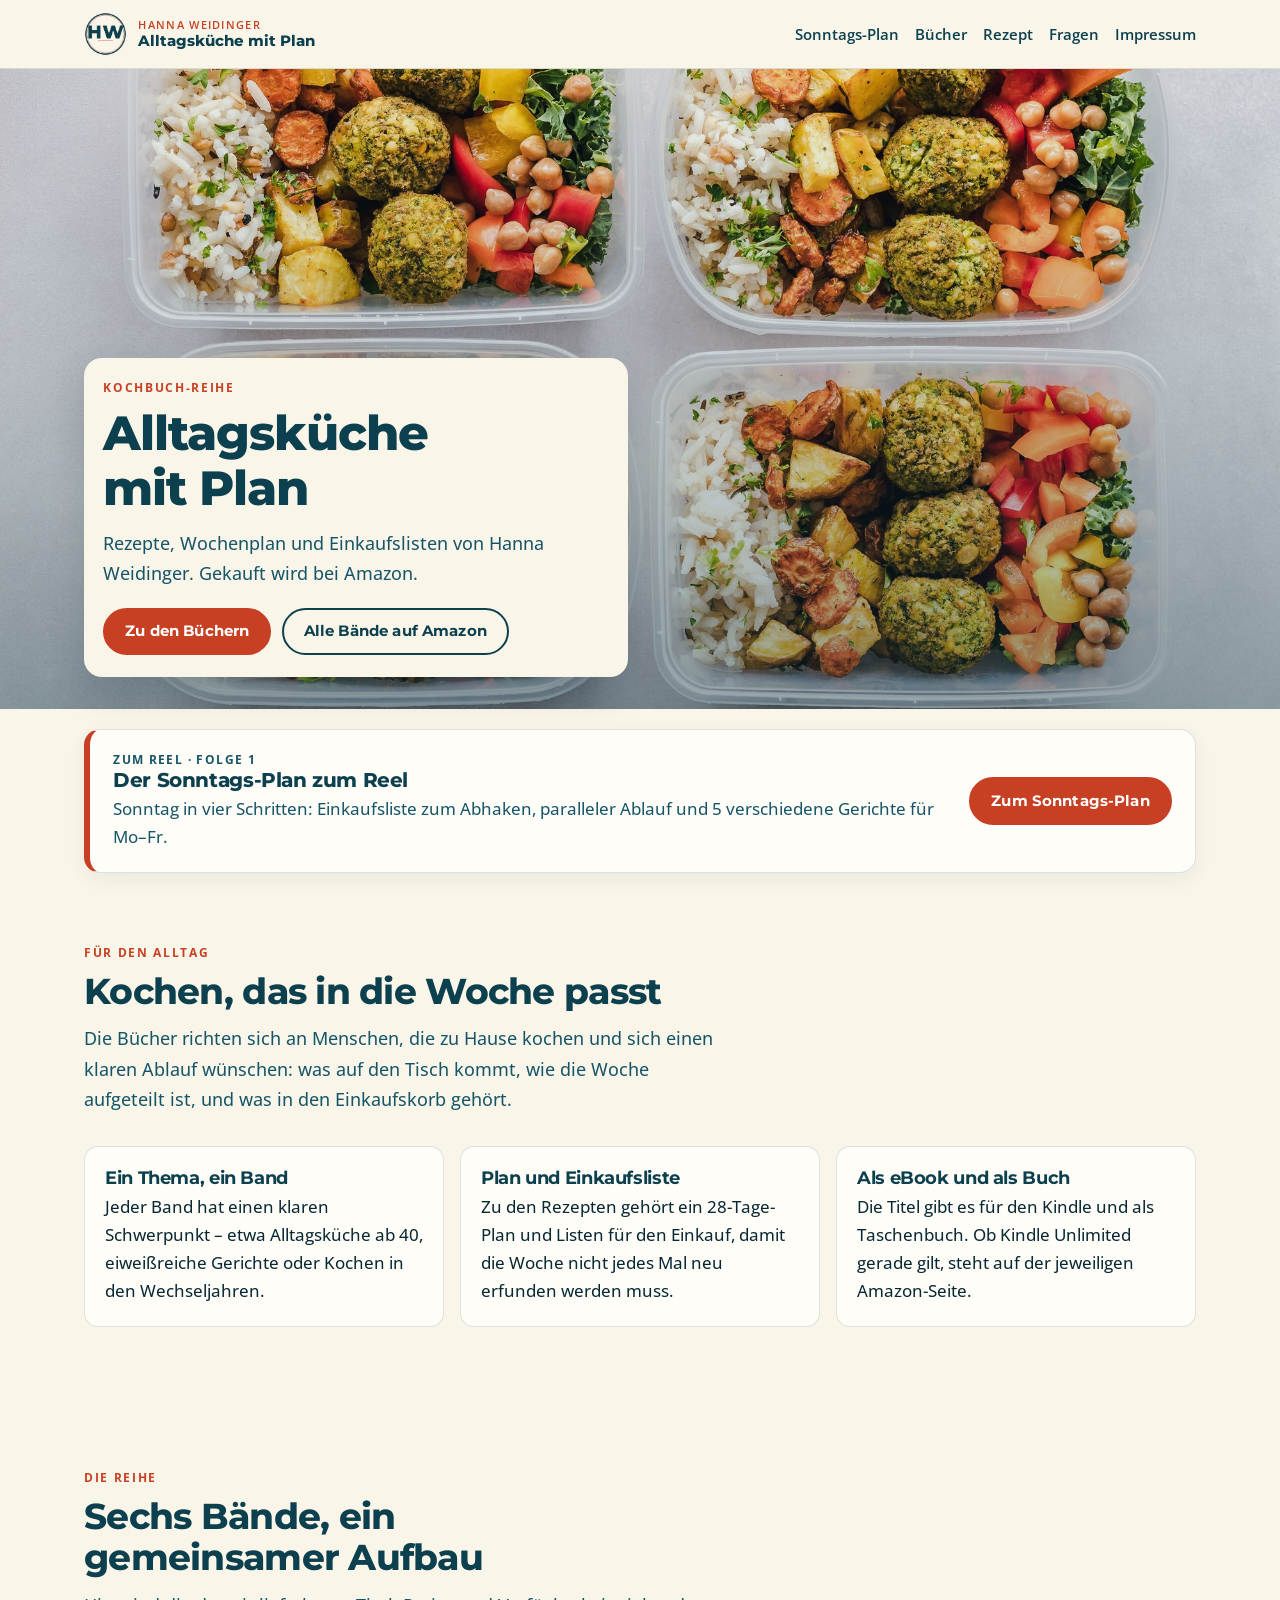
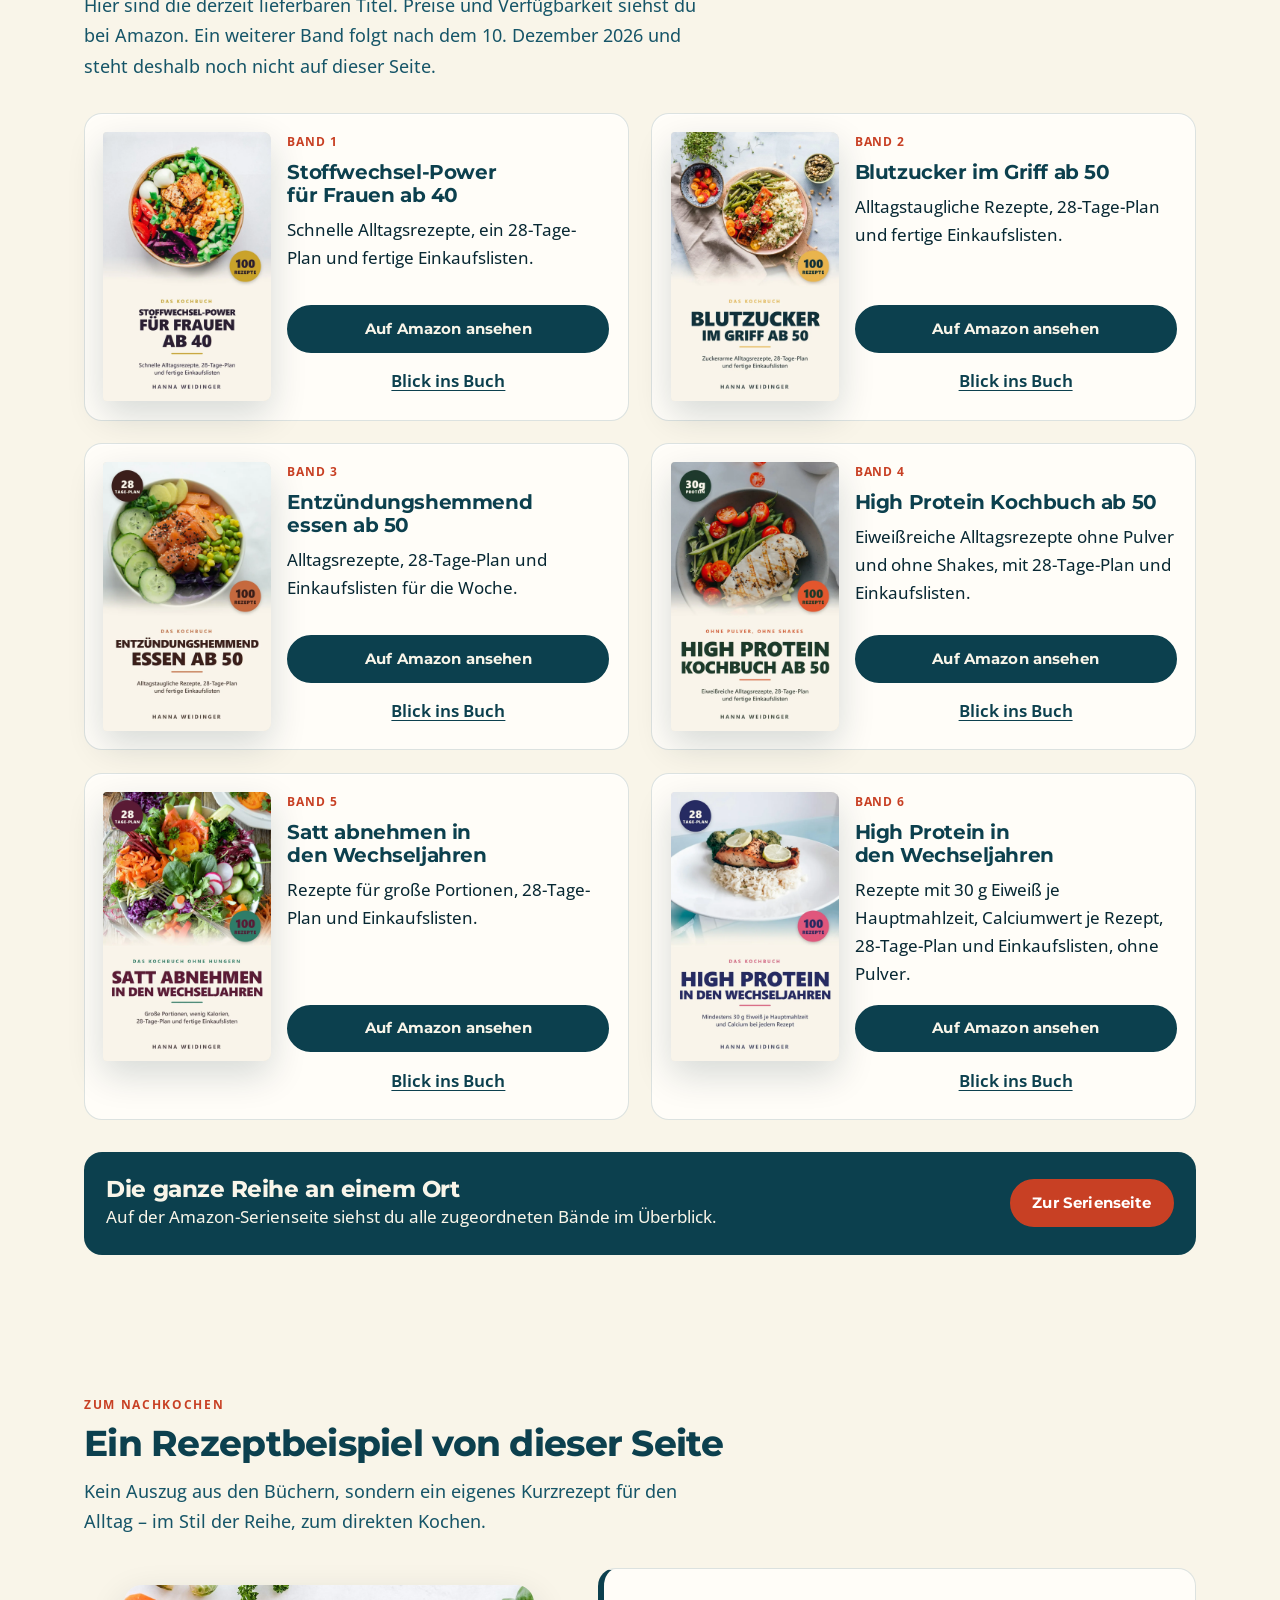
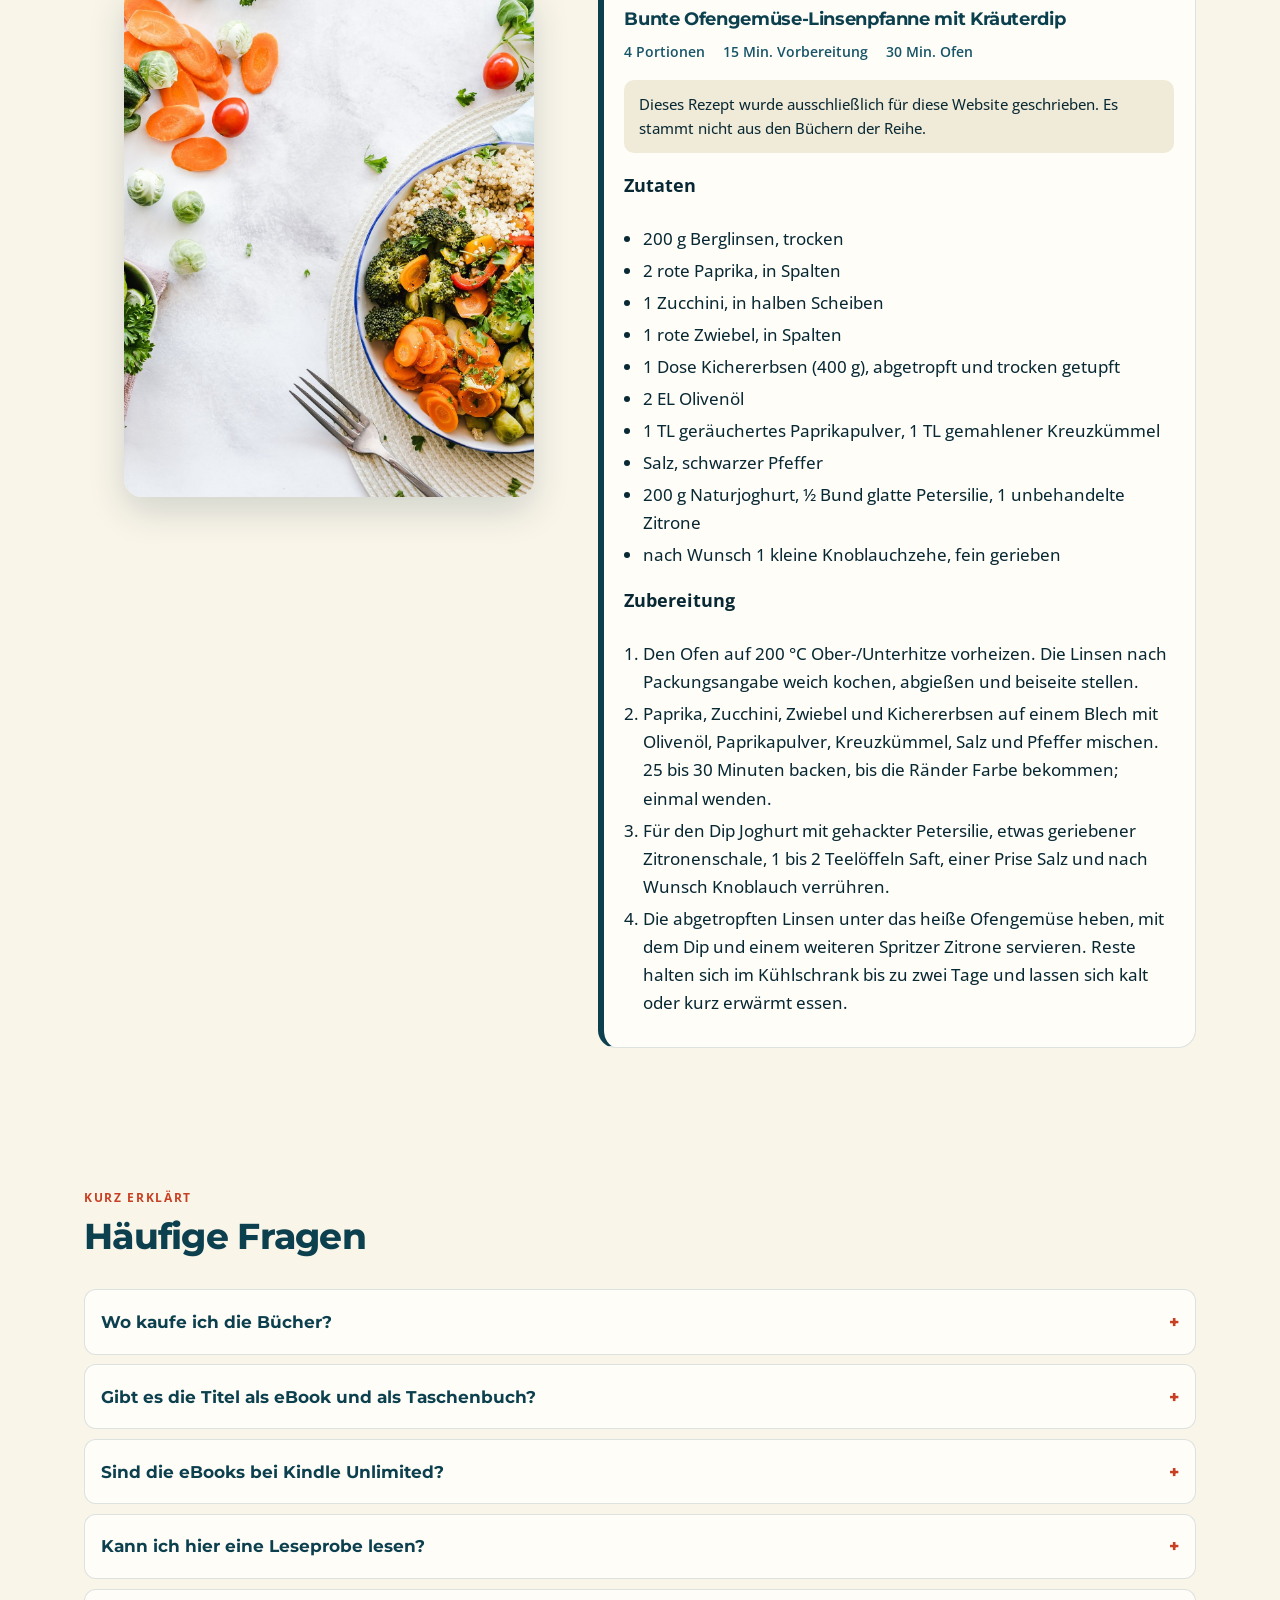
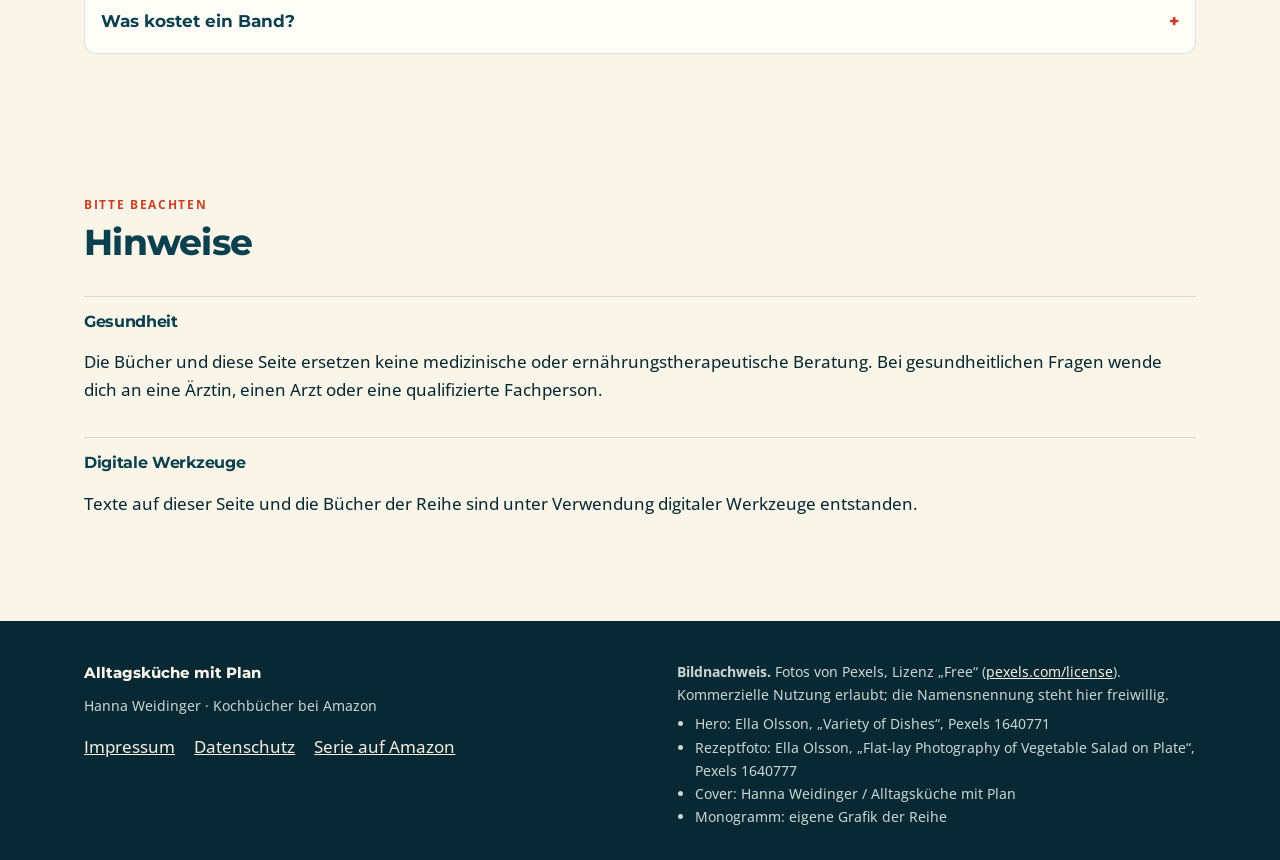
==== commit 9c59a1f2: "Unterseite Sonntags-Plan (Folge 1) und Startseiten-Banner ergaenzt" ====
--- a/index.html
+++ b/index.html
@@ -22,6 +22,7 @@
         </span>
       </a>
       <nav class="nav" aria-label="Seitenabschnitte">
+        <a href="plan/sonntag-vier-schritte/" data-keep-src>Sonntags-Plan</a>
         <a href="#buecher">Bücher</a>
         <a href="#rezept">Rezept</a>
         <a href="#faq">Fragen</a>
@@ -45,6 +46,19 @@
         </div>
       </div>
     </section>
+
+    <div class="plan-banner-wrap">
+      <div class="wrap">
+        <div class="plan-banner">
+          <div>
+            <p class="plan-banner-eyebrow">Zum Reel · Folge 1</p>
+            <h2>Der Sonntags-Plan zum Reel</h2>
+            <p>Sonntag in vier Schritten: Einkaufsliste zum Abhaken, paralleler Ablauf und 5 verschiedene Gerichte für Mo–Fr.</p>
+          </div>
+          <a class="btn btn-primary" href="plan/sonntag-vier-schritte/" data-keep-src>Zum Sonntags-Plan</a>
+        </div>
+      </div>
+    </div>
 
     <section class="section" id="fuer-wen" aria-labelledby="fuer-wen-title">
       <div class="wrap">
--- a/assets/css/style.css
+++ b/assets/css/style.css
@@ -541,3 +541,350 @@
     align-items: start;
   }
 }
+
+/* Startseite: Hinweis-Banner zum Sonntags-Plan */
+.plan-banner-wrap {
+  padding: 1.25rem 0 0;
+}
+.plan-banner {
+  background: var(--paper);
+  border: 1px solid var(--line);
+  border-left: 6px solid var(--tomato);
+  border-radius: 16px;
+  padding: 1.1rem 1.2rem;
+  display: flex;
+  flex-direction: column;
+  gap: 0.9rem;
+  align-items: flex-start;
+  box-shadow: 0 6px 20px rgba(8, 40, 51, 0.06);
+}
+.plan-banner-eyebrow {
+  font-size: 0.72rem;
+  font-weight: 700;
+  letter-spacing: 0.12em;
+  text-transform: uppercase;
+  color: var(--tomato);
+  margin: 0 0 0.25rem;
+}
+.plan-banner h2 {
+  font-size: 1.22rem;
+  margin: 0 0 0.25rem;
+}
+.plan-banner p {
+  margin: 0;
+  color: var(--petrol-soft);
+  text-wrap: pretty;
+}
+@media (min-width: 720px) {
+  .plan-banner {
+    flex-direction: row;
+    align-items: center;
+    justify-content: space-between;
+    padding: 1.25rem 1.45rem;
+  }
+}
+
+/* Unterseite: Sonntags-Plan */
+.plan-hero {
+  background: linear-gradient(180deg, var(--creme-deep) 0%, var(--creme) 100%);
+  border-bottom: 1px solid var(--line);
+  padding: 2.3rem 0 2.1rem;
+}
+.plan-breadcrumb {
+  display: inline-flex;
+  align-items: center;
+  gap: 0.4rem;
+  font-size: 0.88rem;
+  font-weight: 600;
+  text-decoration: none;
+  color: var(--petrol-soft);
+  margin-bottom: 0.9rem;
+}
+.plan-breadcrumb:hover { color: var(--tomato); }
+.plan-hero h1 {
+  font-size: clamp(1.85rem, 5.5vw, 2.95rem);
+  max-width: 22ch;
+  margin-bottom: 0.65rem;
+}
+.plan-hero .lede {
+  max-width: 44rem;
+  margin-bottom: 1.15rem;
+}
+.plan-meta {
+  display: flex;
+  flex-wrap: wrap;
+  gap: 0.5rem;
+  margin: 0 0 1.25rem;
+}
+.plan-pill {
+  background: var(--paper);
+  border: 1px solid var(--line);
+  border-radius: 999px;
+  padding: 0.35rem 0.85rem;
+  font-size: 0.86rem;
+  font-weight: 600;
+  color: var(--petrol);
+}
+.plan-jump {
+  display: flex;
+  flex-wrap: wrap;
+  gap: 0.55rem;
+}
+.plan-callout {
+  background: var(--paper);
+  border: 1px solid var(--line);
+  border-left: 6px solid var(--petrol);
+  border-radius: var(--radius);
+  padding: 1rem 1.15rem;
+  margin-top: 1.25rem;
+  font-size: 0.95rem;
+  max-width: 52rem;
+}
+.plan-callout p { margin: 0; }
+.plan-callout p + p { margin-top: 0.5rem; }
+
+/* 4-Schritte-Übersicht */
+.steps-grid {
+  display: grid;
+  gap: 0.9rem;
+  grid-template-columns: 1fr;
+}
+.step-card {
+  background: var(--paper);
+  border: 1px solid var(--line);
+  border-radius: var(--radius);
+  padding: 1.1rem 1.15rem;
+}
+.step-num {
+  font-family: "Montserrat", sans-serif;
+  font-size: 0.74rem;
+  font-weight: 800;
+  letter-spacing: 0.1em;
+  text-transform: uppercase;
+  color: var(--tomato);
+  margin: 0 0 0.25rem;
+}
+.step-card h3 { margin-bottom: 0.3rem; font-size: 1.1rem; }
+.step-card p { margin: 0; font-size: 0.96rem; color: var(--petrol-soft); }
+@media (min-width: 640px) {
+  .steps-grid { grid-template-columns: repeat(2, 1fr); }
+}
+@media (min-width: 960px) {
+  .steps-grid { grid-template-columns: repeat(4, 1fr); }
+}
+
+/* Einkaufsliste (mobil abhakbar + druckbar) */
+.shop-toolbar {
+  display: flex;
+  flex-wrap: wrap;
+  align-items: center;
+  gap: 0.65rem;
+  margin-bottom: 1.25rem;
+}
+.shop-grid {
+  display: grid;
+  gap: 1rem;
+  grid-template-columns: 1fr;
+}
+.shop-group {
+  background: var(--paper);
+  border: 1px solid var(--line);
+  border-radius: 16px;
+  padding: 1.1rem 1.15rem 1.2rem;
+}
+.shop-group h3 {
+  font-size: 1.05rem;
+  margin: 0 0 0.65rem;
+  padding-bottom: 0.45rem;
+  border-bottom: 1px solid var(--line);
+}
+.shop-list {
+  list-style: none;
+  margin: 0;
+  padding: 0;
+  display: grid;
+  gap: 0.2rem;
+}
+.shop-check label {
+  display: flex;
+  align-items: flex-start;
+  gap: 0.65rem;
+  padding: 0.42rem 0.25rem;
+  min-height: 2.5rem;
+  cursor: pointer;
+  border-radius: 8px;
+}
+.shop-check label:hover { background: var(--creme); }
+.shop-check input[type="checkbox"] {
+  width: 1.2rem;
+  height: 1.2rem;
+  margin-top: 0.18rem;
+  accent-color: var(--petrol);
+  flex-shrink: 0;
+  cursor: pointer;
+}
+.shop-check input[type="checkbox"]:checked + span {
+  text-decoration: line-through;
+  color: var(--petrol-soft);
+  opacity: 0.72;
+}
+.shop-qty { font-weight: 700; color: var(--petrol); }
+.shop-note {
+  margin-top: 1rem;
+  background: var(--creme-deep);
+  border-radius: 12px;
+  padding: 0.9rem 1.05rem;
+  font-size: 0.94rem;
+}
+@media (min-width: 720px) {
+  .shop-grid { grid-template-columns: repeat(2, 1fr); }
+}
+@media (min-width: 1020px) {
+  .shop-grid { grid-template-columns: repeat(3, 1fr); }
+}
+
+/* Sonntags-Ablauf Zeitleiste */
+.timeline {
+  display: grid;
+  gap: 0.75rem;
+}
+.tl-row {
+  background: var(--paper);
+  border: 1px solid var(--line);
+  border-radius: var(--radius);
+  padding: 1rem 1.1rem;
+  display: grid;
+  gap: 0.45rem 1.2rem;
+  grid-template-columns: 1fr;
+}
+.tl-time {
+  font-family: "Montserrat", sans-serif;
+  font-weight: 800;
+  font-size: 0.95rem;
+  color: var(--tomato);
+}
+.tl-dur {
+  display: block;
+  font-family: "Open Sans", sans-serif;
+  font-size: 0.8rem;
+  font-weight: 600;
+  color: var(--petrol-soft);
+}
+.tl-body h3 { font-size: 1.05rem; margin: 0 0 0.25rem; }
+.tl-body p { margin: 0; text-wrap: pretty; }
+@media (min-width: 640px) {
+  .tl-row { grid-template-columns: 10.5rem 1fr; align-items: start; }
+}
+
+/* Bausteine Detail */
+.baustein-grid {
+  display: grid;
+  gap: 1.2rem;
+  grid-template-columns: 1fr;
+}
+.baustein-card {
+  background: var(--paper);
+  border: 1px solid var(--line);
+  border-left: 6px solid var(--petrol);
+  border-radius: 16px;
+  padding: 1.2rem 1.25rem 1.35rem;
+}
+.baustein-card h3 { font-size: 1.2rem; margin-bottom: 0.45rem; }
+.baustein-card h4 {
+  font-family: "Montserrat", sans-serif;
+  font-size: 0.9rem;
+  text-transform: uppercase;
+  letter-spacing: 0.06em;
+  color: var(--petrol-soft);
+  margin: 1rem 0 0.4rem;
+}
+.baustein-card ul { margin: 0; padding-left: 1.15rem; }
+.baustein-card li { margin: 0.22rem 0; }
+.baustein-card p { margin: 0.4rem 0 0; text-wrap: pretty; }
+@media (min-width: 820px) {
+  .baustein-grid { grid-template-columns: repeat(2, 1fr); }
+}
+
+/* Lagerung & Mo-Fr */
+.storage-grid {
+  display: grid;
+  gap: 0.95rem;
+  grid-template-columns: 1fr;
+}
+.storage-card {
+  background: var(--paper);
+  border: 1px solid var(--line);
+  border-radius: var(--radius);
+  padding: 1.1rem 1.15rem;
+}
+.storage-card h3 { font-size: 1.05rem; margin-bottom: 0.35rem; }
+.storage-card p { margin: 0; text-wrap: pretty; }
+@media (min-width: 720px) {
+  .storage-grid { grid-template-columns: repeat(2, 1fr); }
+}
+
+.week-grid {
+  display: grid;
+  gap: 1rem;
+  grid-template-columns: 1fr;
+}
+.day-card {
+  background: var(--paper);
+  border: 1px solid var(--line);
+  border-radius: 16px;
+  padding: 1.15rem 1.2rem;
+}
+.day-tag {
+  font-family: "Montserrat", sans-serif;
+  font-size: 0.74rem;
+  font-weight: 800;
+  letter-spacing: 0.1em;
+  text-transform: uppercase;
+  color: var(--tomato);
+  margin: 0 0 0.25rem;
+}
+.day-card h3 { font-size: 1.12rem; margin: 0 0 0.4rem; }
+.day-card p { margin: 0; text-wrap: pretty; }
+.day-note {
+  margin-top: 0.55rem !important;
+  font-size: 0.88rem;
+  color: var(--petrol-soft);
+}
+@media (min-width: 720px) {
+  .week-grid { grid-template-columns: repeat(2, 1fr); }
+}
+@media (min-width: 1020px) {
+  .week-grid { grid-template-columns: repeat(3, 1fr); }
+}
+
+.section-alt {
+  background: var(--creme-deep);
+  border-top: 1px solid var(--line);
+  border-bottom: 1px solid var(--line);
+}
+
+/* Druckansicht für Einkaufsliste & Plan */
+@media print {
+  body { background: #fff; color: #000; font-size: 10.5pt; line-height: 1.4; }
+  .site-header, .plan-jump, .shop-toolbar, .no-print, #buecher, #hinweise, .site-footer {
+    display: none !important;
+  }
+  .plan-hero { background: #fff; border-bottom: 1px solid #999; padding: 0 0 10pt; }
+  .section { padding: 12pt 0; }
+  .section-alt { background: #fff; border: 0; }
+  .shop-grid, .baustein-grid, .storage-grid, .week-grid, .steps-grid {
+    grid-template-columns: 1fr 1fr !important;
+    gap: 8pt;
+  }
+  .shop-group, .baustein-card, .storage-card, .day-card, .tl-row, .step-card, .plan-callout {
+    border: 1px solid #bbb;
+    box-shadow: none;
+    break-inside: avoid;
+    page-break-inside: avoid;
+    padding: 8pt;
+  }
+  .shop-check label { min-height: 0; padding: 2pt 0; }
+  h1 { font-size: 18pt; }
+  h2 { font-size: 13pt; }
+  h3 { font-size: 11pt; }
+}
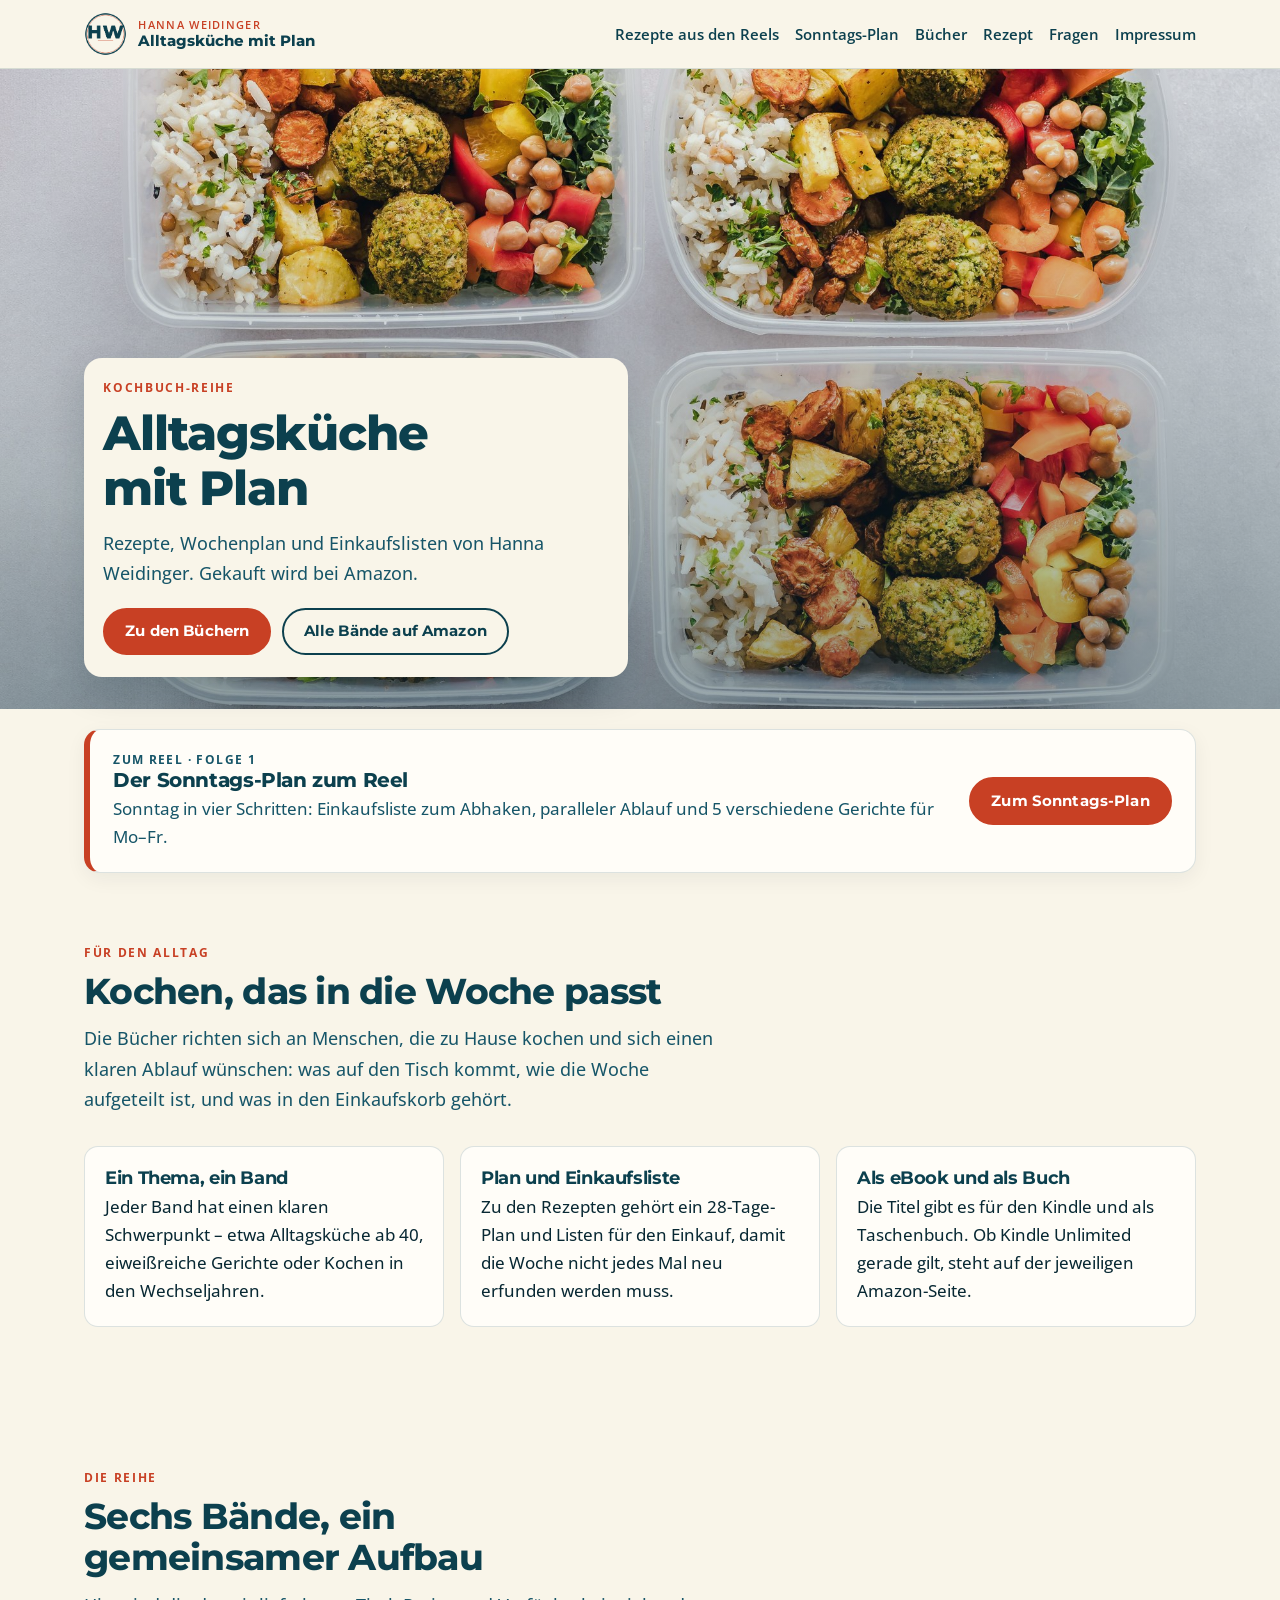
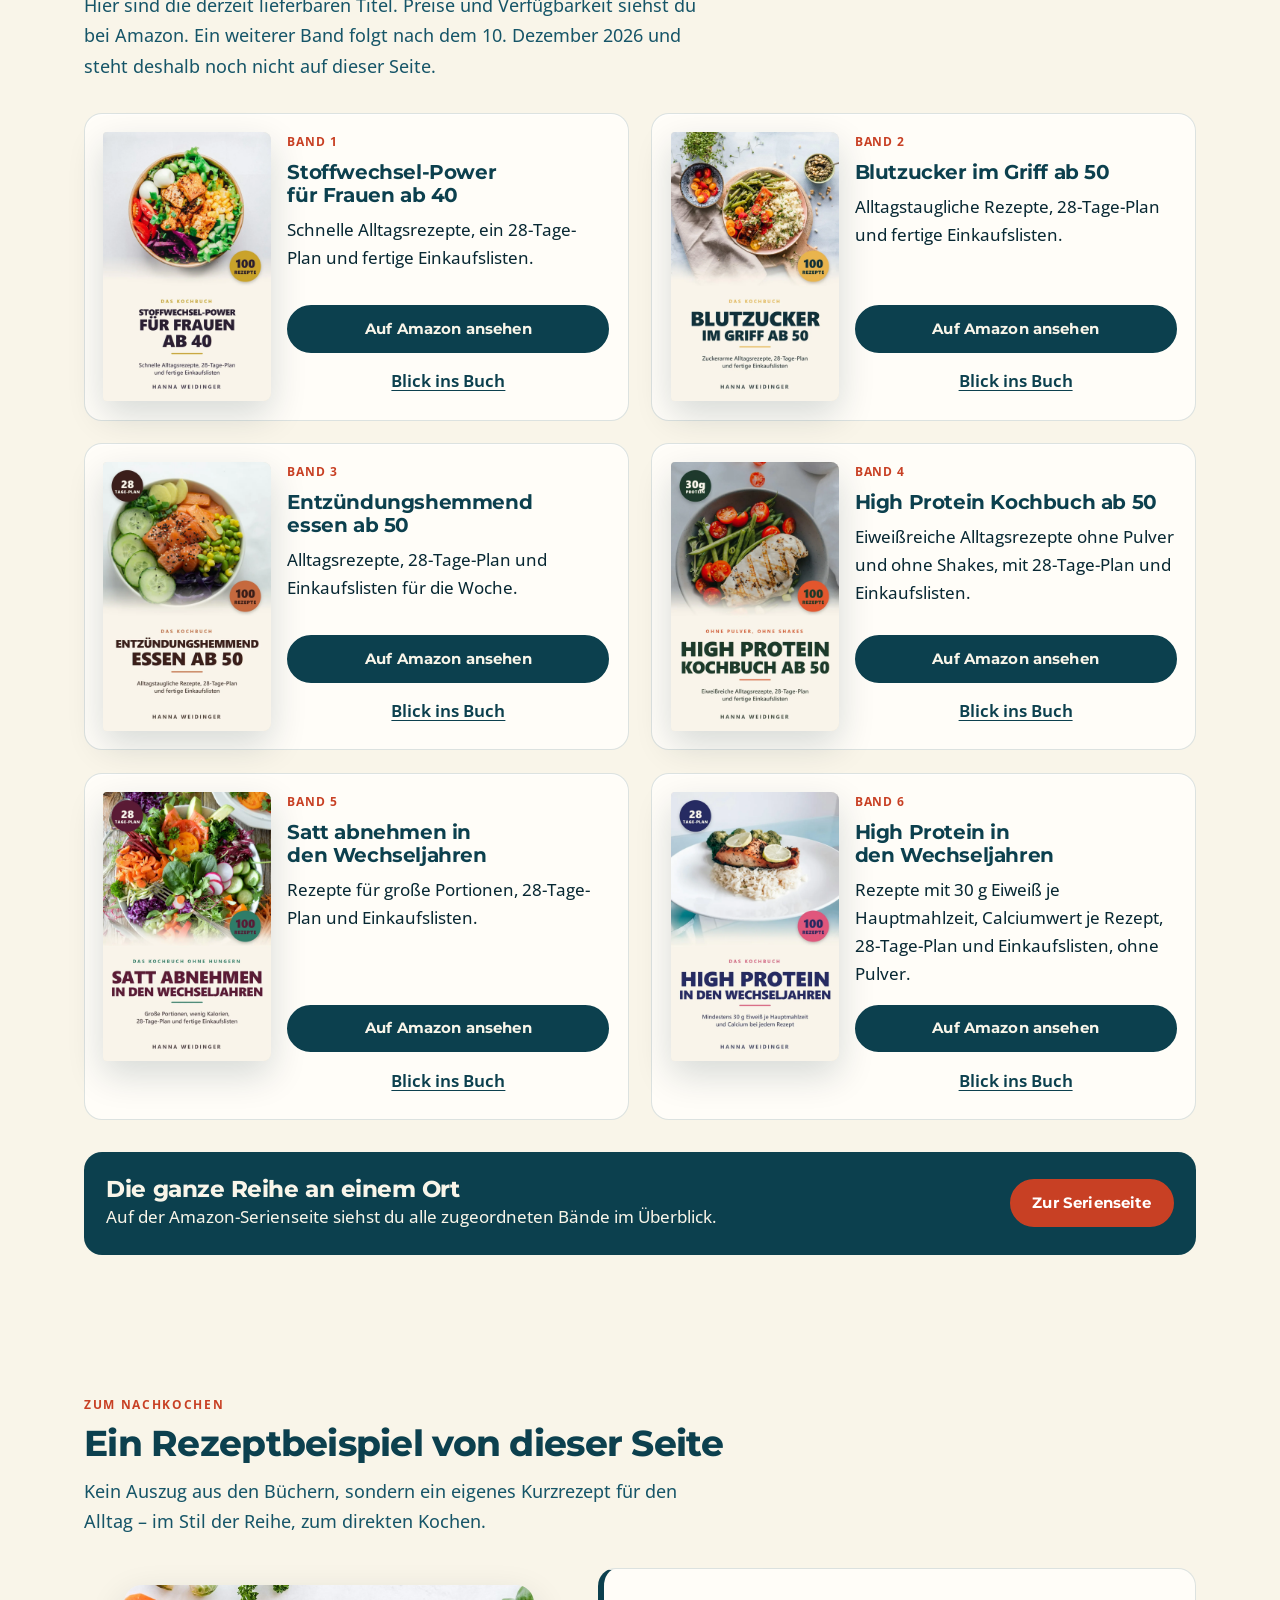
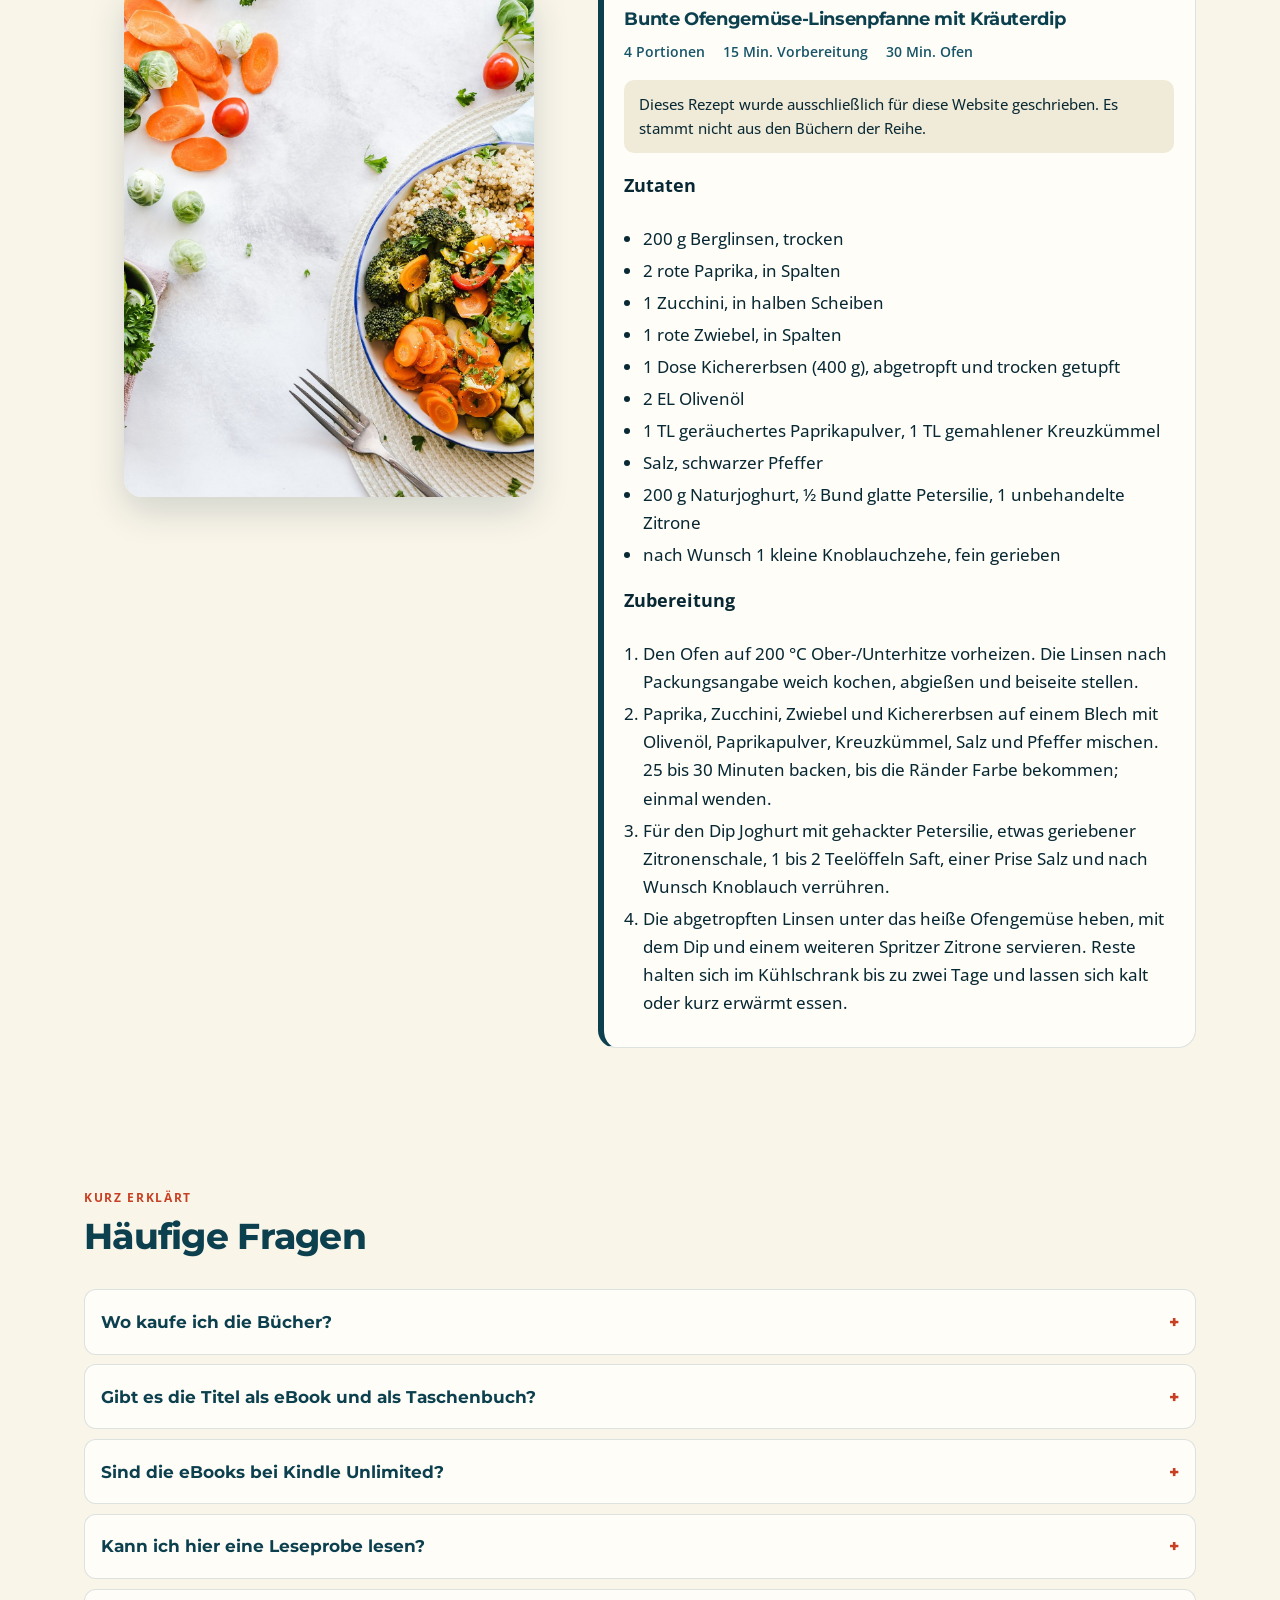
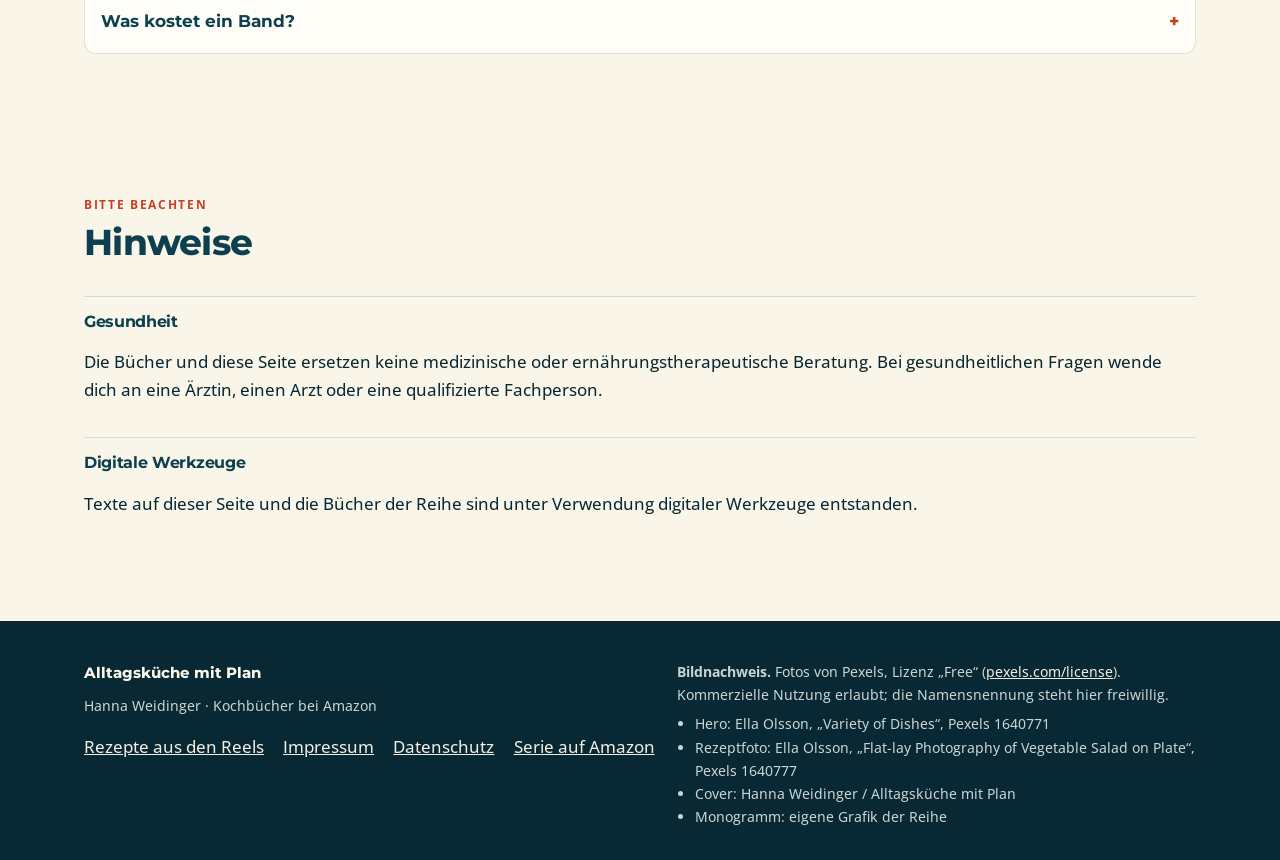
==== commit f283e5f1: "Uebersicht Rezepte aus den Reels (Plan Nr. 1) als Bio-Ziel" ====
--- a/index.html
+++ b/index.html
@@ -22,6 +22,7 @@
         </span>
       </a>
       <nav class="nav" aria-label="Seitenabschnitte">
+        <a href="reels/" data-keep-src>Rezepte aus den Reels</a>
         <a href="plan/sonntag-vier-schritte/" data-keep-src>Sonntags-Plan</a>
         <a href="#buecher">Bücher</a>
         <a href="#rezept">Rezept</a>
@@ -330,6 +331,7 @@
         <p class="brand-name" style="font-family:Montserrat,sans-serif;font-weight:750;color:#f9f5e9;margin:0 0 .6rem;">Alltagsküche mit Plan</p>
         <p class="credits" style="margin:0 0 1rem;">Hanna Weidinger · Kochbücher bei Amazon</p>
         <div class="footer-links">
+          <a href="reels/" data-keep-src>Rezepte aus den Reels</a>
           <a href="impressum.html">Impressum</a>
           <a href="datenschutz.html">Datenschutz</a>
           <a data-amazon="serie" href="https://www.amazon.de/dp/B0HHGNQ95L">Serie auf Amazon</a>
--- a/assets/css/style.css
+++ b/assets/css/style.css
@@ -861,6 +861,137 @@
   background: var(--creme-deep);
   border-top: 1px solid var(--line);
   border-bottom: 1px solid var(--line);
+}
+
+/* Hilfsklasse für sichtbare Überschriften nur für Hilfstechniken */
+.visually-hidden {
+  position: absolute;
+  width: 1px;
+  height: 1px;
+  padding: 0;
+  margin: -1px;
+  overflow: hidden;
+  clip: rect(0, 0, 0, 0);
+  white-space: nowrap;
+  border: 0;
+}
+
+/* Plan-Seite: kleiner Link zur Reels-Übersicht */
+.plan-top-links {
+  display: flex;
+  flex-wrap: wrap;
+  gap: 0.35rem 1.25rem;
+  align-items: center;
+  margin-bottom: 0.9rem;
+}
+.plan-top-links .plan-breadcrumb { margin-bottom: 0; }
+.plan-reels-link {
+  font-size: 0.88rem;
+  font-weight: 600;
+  text-decoration: none;
+  color: var(--tomato);
+}
+.plan-reels-link:hover { color: var(--tomato-deep); }
+
+/* Übersicht /reels/ */
+.reel-list {
+  display: grid;
+  gap: 1.5rem;
+  grid-template-columns: 1fr;
+  max-width: 52rem;
+}
+.reel-card {
+  background: var(--paper);
+  border: 1px solid var(--line);
+  border-radius: 18px;
+  padding: 1.15rem 1.1rem 1.25rem;
+  box-shadow: 0 8px 24px rgba(8, 40, 51, 0.06);
+  display: grid;
+  gap: 0.7rem 1.25rem;
+  grid-template-columns: 1fr;
+}
+.reel-nr {
+  font-family: "Montserrat", sans-serif;
+  font-weight: 800;
+  font-size: clamp(1.35rem, 6vw, 1.85rem);
+  letter-spacing: 0.04em;
+  text-transform: uppercase;
+  color: var(--tomato);
+  margin: 0;
+  line-height: 1.15;
+}
+.reel-card h2 {
+  font-size: clamp(1.35rem, 4.8vw, 1.95rem);
+  margin: 0;
+  text-wrap: balance;
+}
+.reel-photo {
+  margin: 0;
+  border-radius: 14px;
+  overflow: hidden;
+  background: var(--creme-deep);
+}
+.reel-photo img {
+  width: 100%;
+  height: auto;
+  aspect-ratio: 3 / 2;
+  object-fit: cover;
+  object-position: center top;
+}
+.reel-desc {
+  margin: 0;
+  text-wrap: pretty;
+}
+.reel-date {
+  margin: 0;
+  font-size: 0.95rem;
+  font-weight: 600;
+  color: var(--petrol-soft);
+}
+.reel-card .btn {
+  min-height: 3.15rem;
+  font-size: 1.05rem;
+  padding: 0.95rem 1.4rem;
+  width: 100%;
+  margin-top: 0.15rem;
+}
+/* Auf schmalen Screens das Hero etwas kompakter, damit der Button früher kommt */
+.reels-hero {
+  padding: 1.15rem 0 1rem;
+}
+.reels-hero h1 { margin-bottom: 0.45rem; }
+.reels-hero .lede { margin-bottom: 0; }
+.section-reels { padding-top: 1.1rem; padding-bottom: 2.2rem; }
+@media (min-width: 800px) {
+  .reel-card {
+    grid-template-columns: 16.5rem 1fr;
+    grid-template-rows: auto auto 1fr auto auto;
+    padding: 1.35rem 1.4rem 1.4rem;
+    align-items: start;
+  }
+  .reel-nr { grid-column: 2; grid-row: 1; }
+  .reel-card h2 { grid-column: 2; grid-row: 2; }
+  .reel-photo {
+    grid-column: 1;
+    grid-row: 1 / span 5;
+    align-self: stretch;
+  }
+  .reel-photo img {
+    height: 100%;
+    aspect-ratio: auto;
+    object-position: center 22%;
+    min-height: 22rem;
+  }
+  .reel-desc { grid-column: 2; grid-row: 3; }
+  .reel-date { grid-column: 2; grid-row: 4; }
+  .reel-card .btn {
+    grid-column: 2;
+    grid-row: 5;
+    width: auto;
+    justify-self: start;
+    min-width: 14rem;
+    margin-top: 0.35rem;
+  }
 }
 
 /* Druckansicht für Einkaufsliste & Plan */
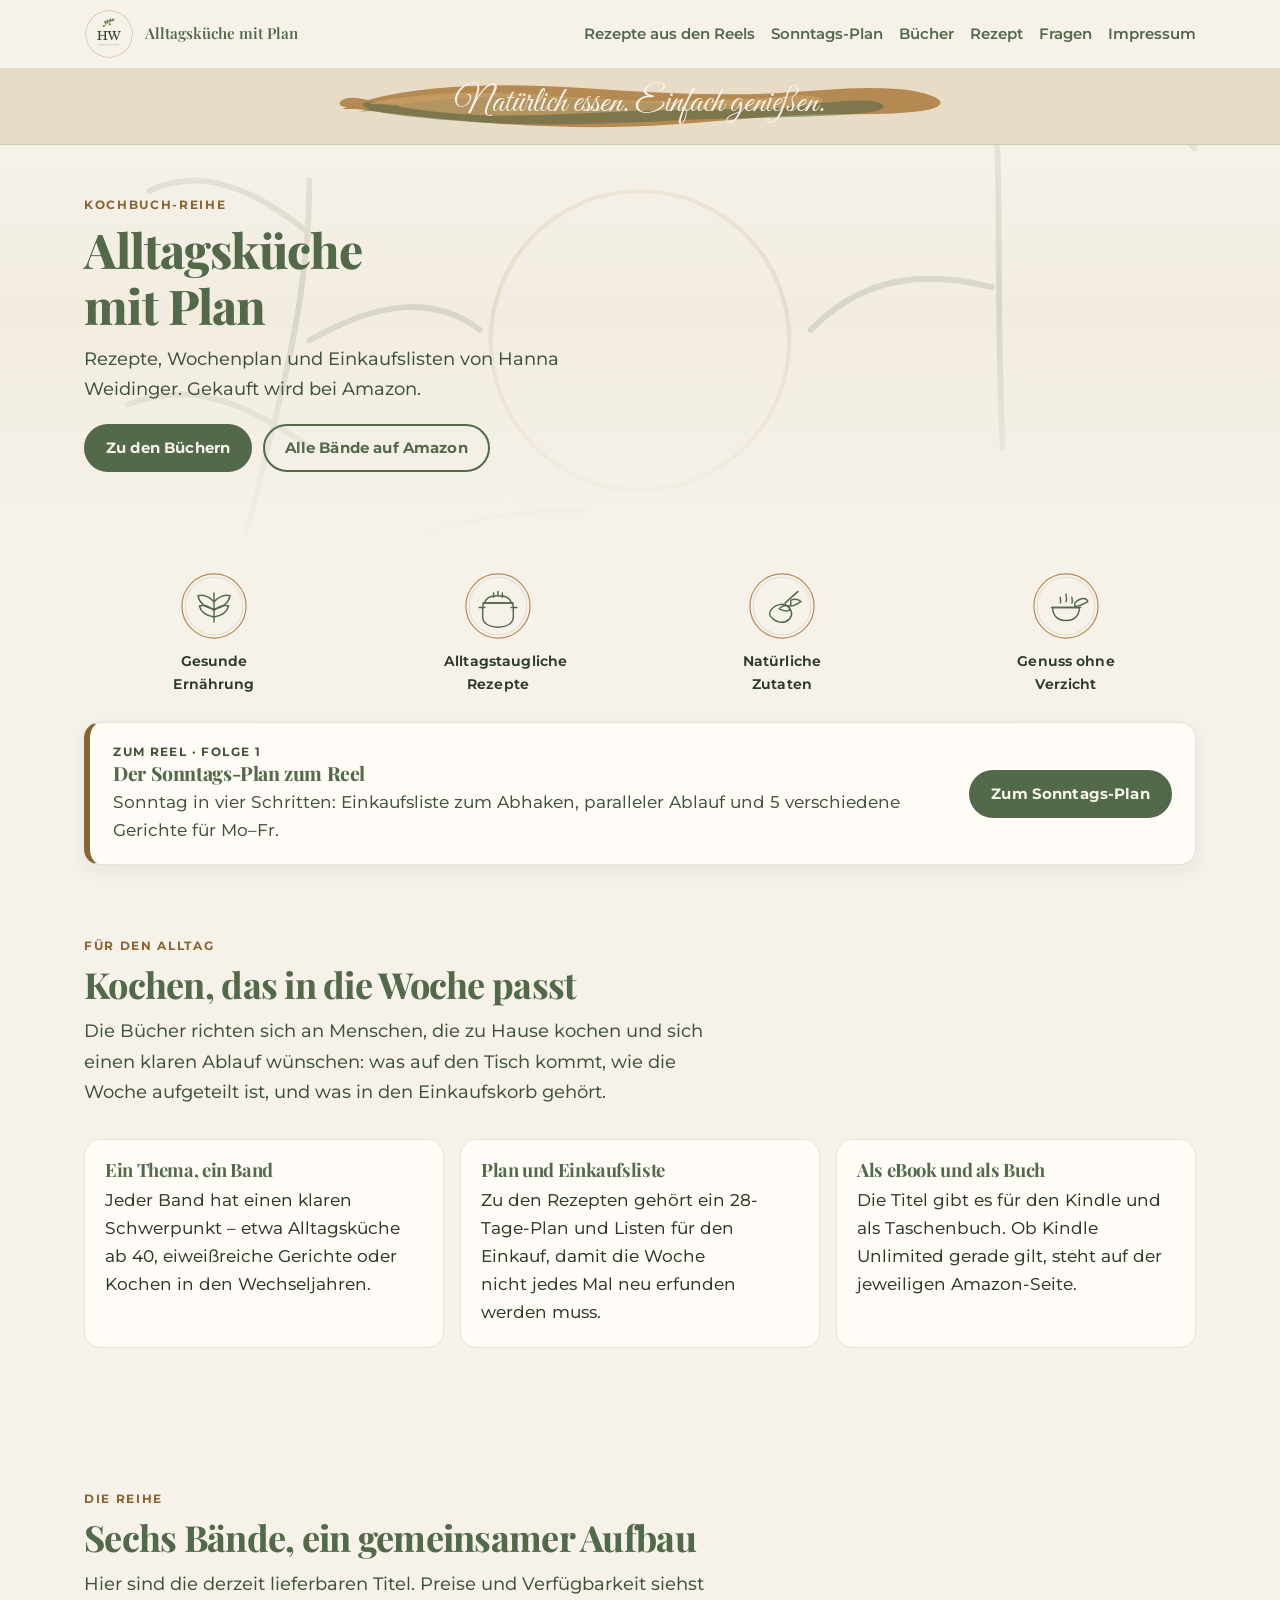
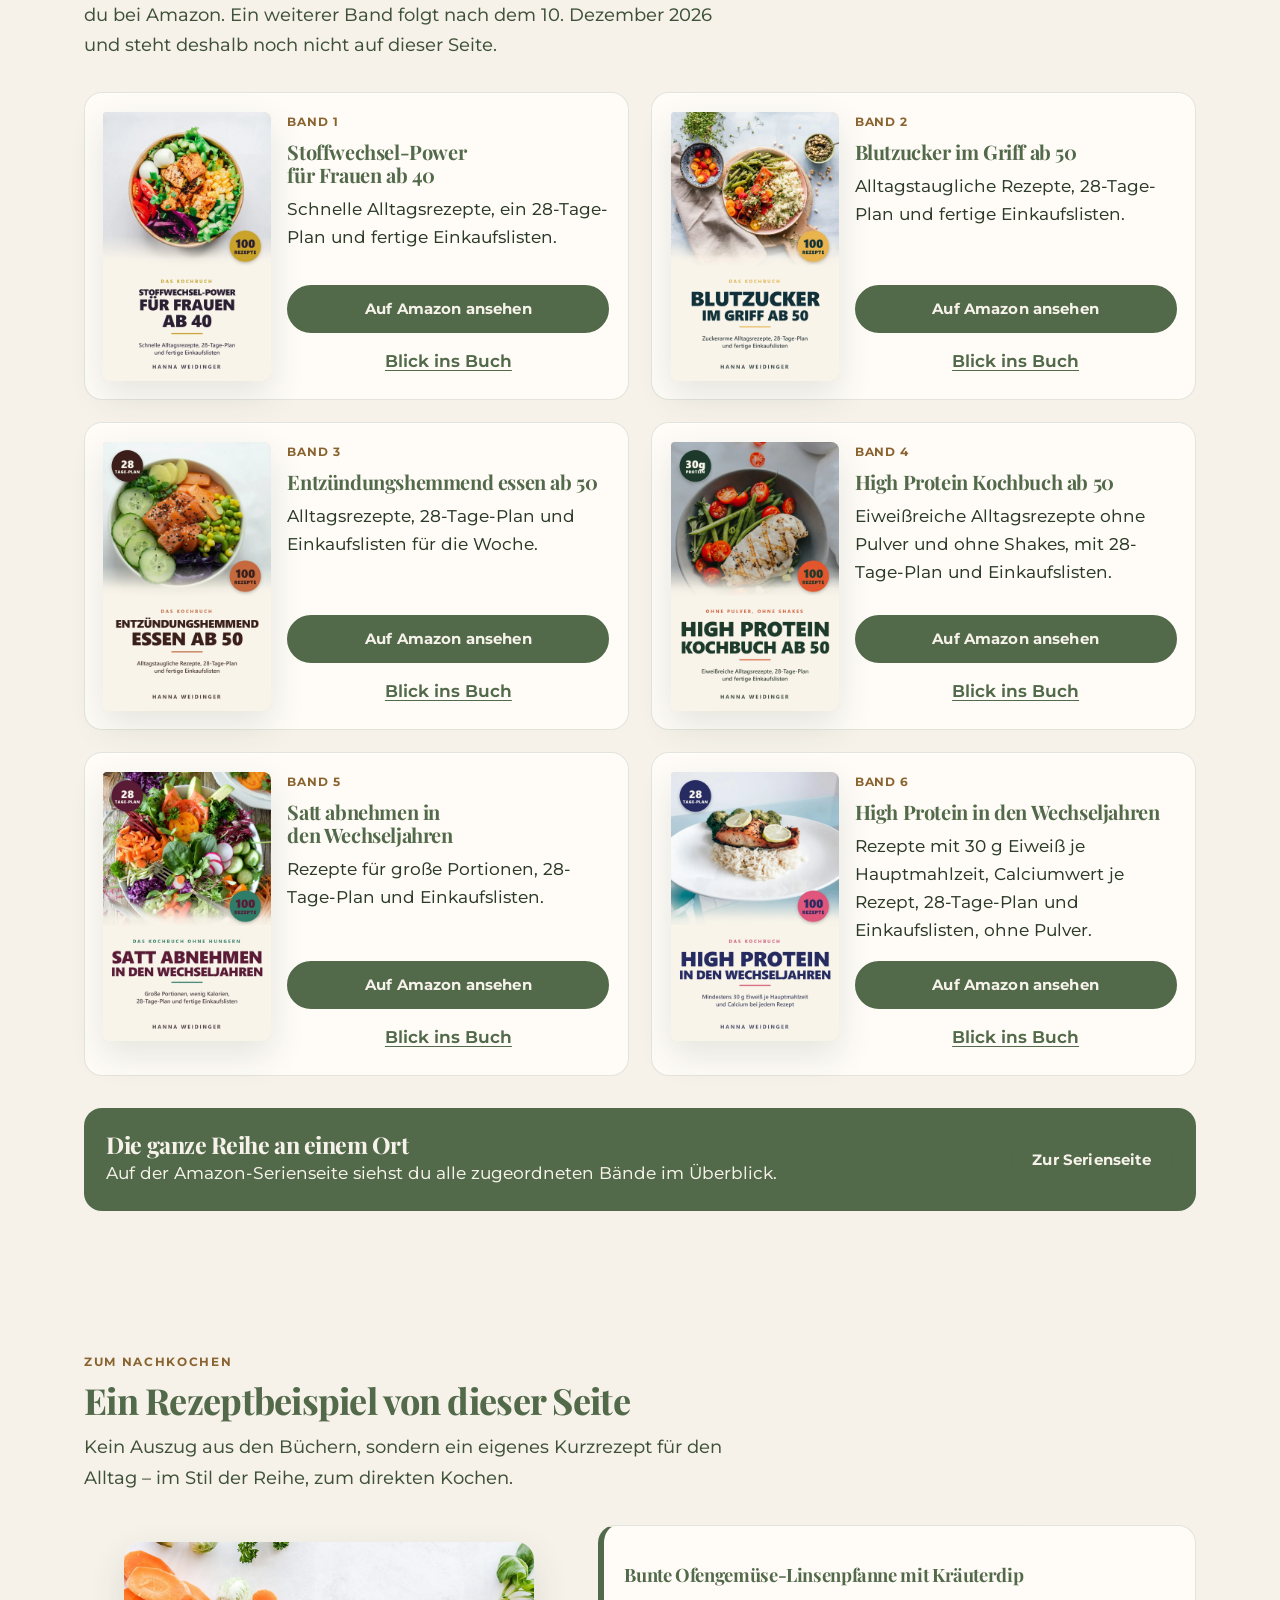
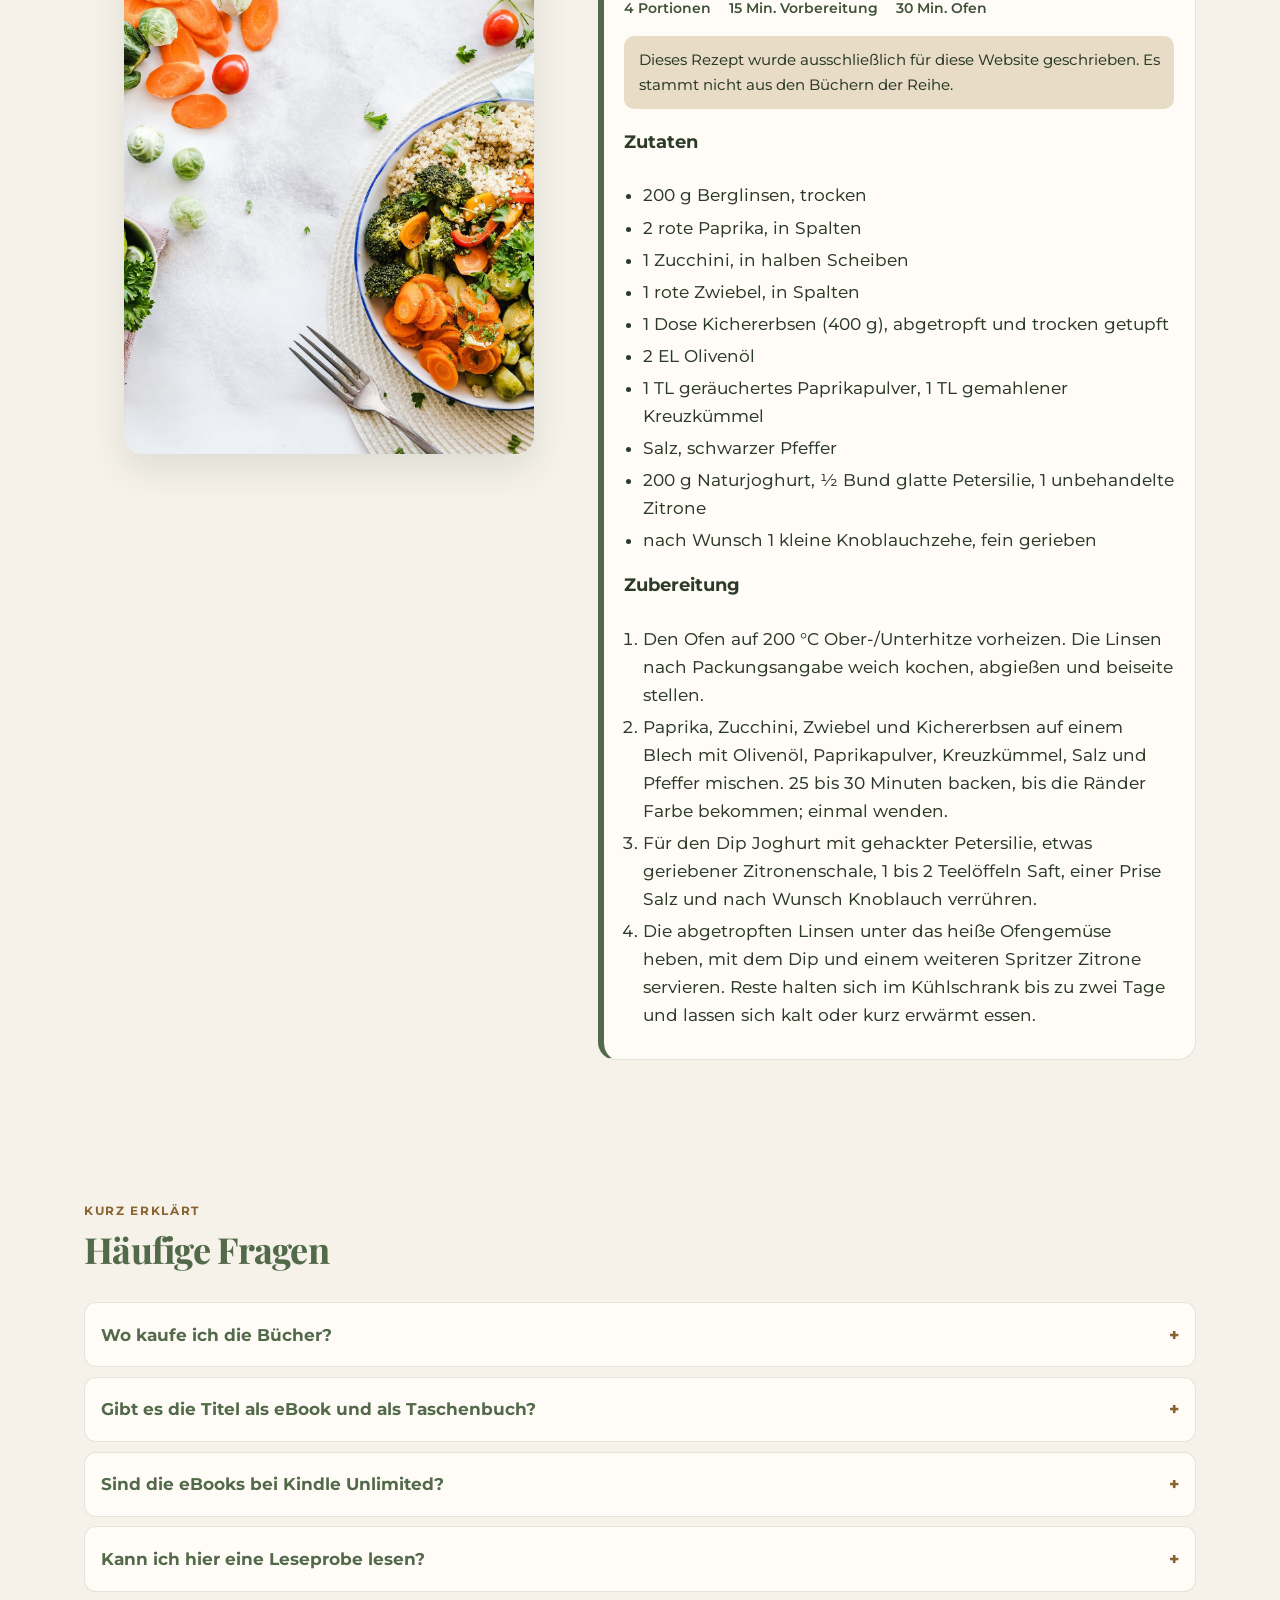
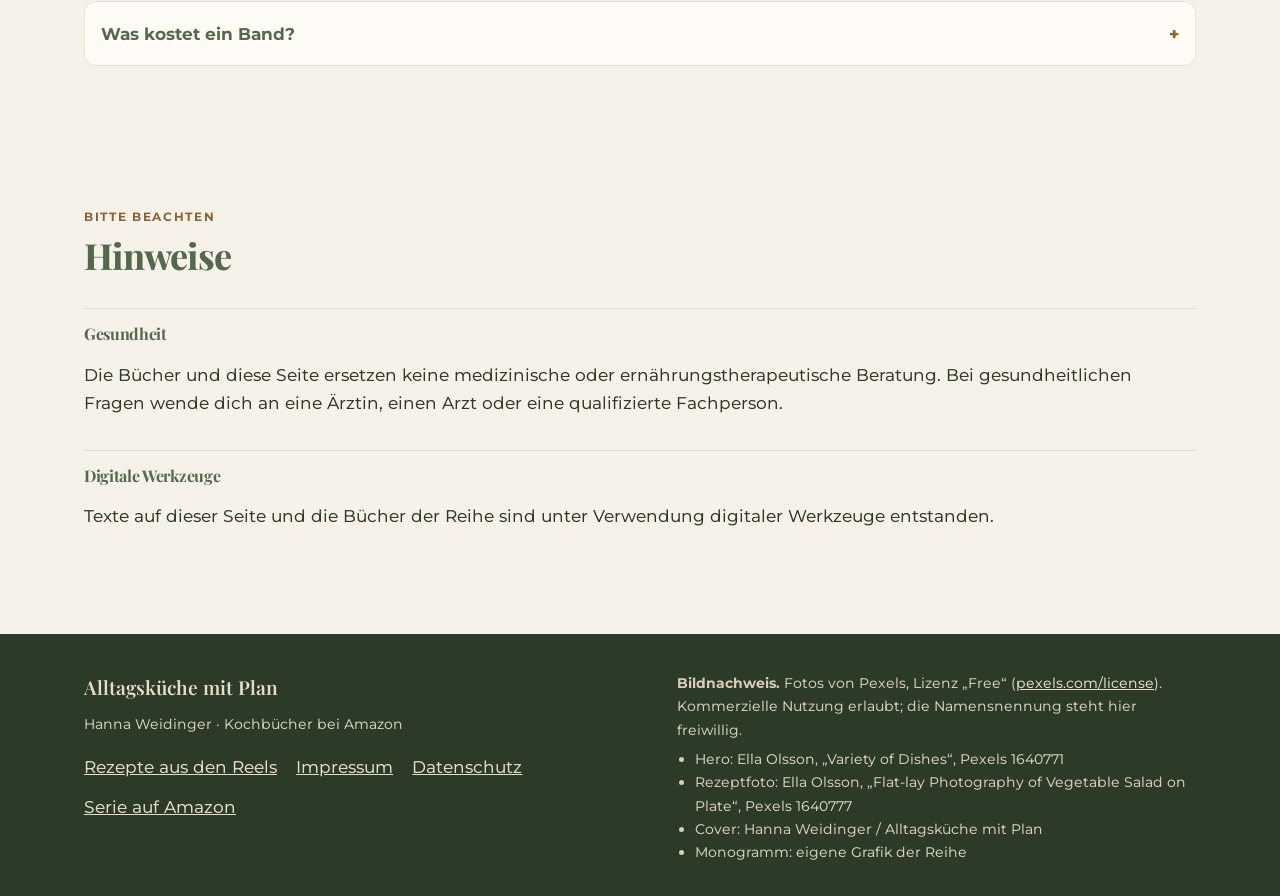
==== commit 6dbc4716: "Vorschau Markenstil Hanna Weidinger (nicht live) Farben Salbeigrün/Sand/Gold/Creme, Playfair Display" ====
--- a/index.html
+++ b/index.html
@@ -15,9 +15,9 @@
   <header class="site-header">
     <div class="header-inner">
       <a class="brand" href="index.html">
-        <img src="assets/img/logo-hw.png" width="64" height="64" alt="">
+        <img class="brand-logo" src="assets/img/marke/logo-monogramm.png" width="160" height="160" alt="">
+        <span class="brand-wordmark">Hanna Weidinger</span>
         <span class="brand-text">
-          <span class="brand-kicker">Hanna Weidinger</span>
           <span class="brand-name">Alltagsküche mit Plan</span>
         </span>
       </a>
@@ -31,10 +31,14 @@
       </nav>
     </div>
   </header>
+    <div class="slogan-strip">
+      <p class="slogan-brush">Natürlich essen. Einfach genießen.</p>
+    </div>
+
 
   <main id="inhalt">
     <section class="hero" aria-label="Einstieg">
-      <img class="hero-photo" src="assets/img/photos/hero-1640771.jpg" width="1920" height="1080" alt="Vier gefüllte Lunchboxen mit Gemüse, Falafel und Beilagen auf einem Tisch." decoding="async" fetchpriority="high">
+      <img class="hero-photo" src="assets/img/photos/hero-1640771.jpg" width="1920" height="1080" alt="Vier gefüllte Lunchboxen mit Gemüse, Falafel und Beilagen auf einem Tisch." loading="lazy" decoding="async">
       <div class="hero-inner">
         <div class="hero-card">
           <p class="eyebrow">Kochbuch-Reihe</p>
@@ -45,6 +49,29 @@
             <a class="btn btn-line" data-amazon="serie" href="https://www.amazon.de/dp/B0HHGNQ95L">Alle Bände auf Amazon</a>
           </div>
         </div>
+      </div>
+    </section>
+
+    <section class="value-band" aria-label="Gesunde Ernährung, alltagstaugliche Rezepte, natürliche Zutaten, Genuss ohne Verzicht">
+      <div class="wrap">
+        <ul class="value-grid">
+          <li>
+            <img src="assets/img/marke/icon-gesunde-ernaehrung.svg" width="96" height="96" alt="">
+            <span>Gesunde Ernährung</span>
+          </li>
+          <li>
+            <img src="assets/img/marke/icon-alltagstaugliche-rezepte.svg" width="96" height="96" alt="">
+            <span>Alltagstaugliche Rezepte</span>
+          </li>
+          <li>
+            <img src="assets/img/marke/icon-natuerliche-zutaten.svg" width="96" height="96" alt="">
+            <span>Natürliche Zutaten</span>
+          </li>
+          <li>
+            <img src="assets/img/marke/icon-genuss-ohne-verzicht.svg" width="96" height="96" alt="">
+            <span>Genuss ohne Verzicht</span>
+          </li>
+        </ul>
       </div>
     </section>
 
@@ -328,8 +355,8 @@
   <footer class="site-footer">
     <div class="wrap footer-grid">
       <div>
-        <p class="brand-name" style="font-family:Montserrat,sans-serif;font-weight:750;color:#f9f5e9;margin:0 0 .6rem;">Alltagsküche mit Plan</p>
-        <p class="credits" style="margin:0 0 1rem;">Hanna Weidinger · Kochbücher bei Amazon</p>
+        <p class="footer-brand">Alltagsküche mit Plan</p>
+        <p class="credits footer-tagline">Hanna Weidinger · Kochbücher bei Amazon</p>
         <div class="footer-links">
           <a href="reels/" data-keep-src>Rezepte aus den Reels</a>
           <a href="impressum.html">Impressum</a>
--- a/assets/css/style.css
+++ b/assets/css/style.css
@@ -1,7 +1,16 @@
-/* Alltagsküche mit Plan — lokale statische Seite, Reihenlook V1b
-   Creme 249,245,233 / Petrol 12,64,78 / Tomate 200,64,36
+/* Alltagsküche mit Plan — Vorschau Markenstil 22.11.2026
+   Branch redesign-marke, nicht live.
+   Salbeigrün #52694A / Sand #E8DCC7 / Gold #B58A52 / Creme #F6F2EA
+   Überschriften: Playfair Display; Text: Montserrat; Slogan: Great Vibes.
    Schriften lokal, keine externen Requests. */
 
+@font-face {
+  font-family: "Playfair Display";
+  src: url("../fonts/PlayfairDisplay-VariableFont_wght.ttf") format("truetype");
+  font-weight: 100 900;
+  font-style: normal;
+  font-display: swap;
+}
 @font-face {
   font-family: "Montserrat";
   src: url("../fonts/Montserrat-VariableFont_wght.ttf") format("truetype");
@@ -10,29 +19,36 @@
   font-display: swap;
 }
 @font-face {
-  font-family: "Open Sans";
-  src: url("../fonts/OpenSans-VariableFont_wdth,wght.ttf") format("truetype");
-  font-weight: 100 900;
+  font-family: "Great Vibes";
+  src: url("../fonts/GreatVibes-Regular.ttf") format("truetype");
+  font-weight: 400;
   font-style: normal;
   font-display: swap;
 }
 
 :root {
-  --creme: #f9f5e9;
-  --creme-deep: #f0ead8;
-  --petrol: #0c404e;
-  --petrol-soft: #165568;
-  --petrol-ink: #082833;
-  --tomato: #c84024;
-  --tomato-deep: #a8331c;
-  --paper: #fffdf8;
-  --line: rgba(12, 64, 78, 0.14);
-  --shadow: 0 14px 36px rgba(8, 40, 51, 0.16);
-  --radius: 14px;
+  --sage: #52694A;
+  --sage-soft: #3F5239;
+  --sage-ink: #2C3A28;
+  --sand: #E8DCC7;
+  --gold: #B58A52;
+  --gold-ink: #8A6430;
+  --creme: #F6F2EA;
+  --creme-deep: #E8DCC7;
+  --paper: #FFFCF7;
+  --line: rgba(82, 105, 74, 0.16);
+  --shadow: 0 14px 36px rgba(44, 58, 40, 0.12);
+  --radius: 16px;
   --max: 72rem;
   --header-h: 4.25rem;
   --text: 1.0625rem;
   --leading: 1.65;
+  /* Aliase, damit bestehende Regeln den neuen Satz nutzen */
+  --petrol: var(--sage);
+  --petrol-soft: var(--sage-soft);
+  --petrol-ink: var(--sage-ink);
+  --tomato: var(--gold-ink);
+  --tomato-deep: #6F4F24;
 }
 
 *, *::before, *::after { box-sizing: border-box; }
@@ -45,7 +61,7 @@
   margin: 0;
   background: var(--creme);
   color: var(--petrol-ink);
-  font-family: "Open Sans", "Segoe UI", sans-serif;
+  font-family: "Montserrat", "Segoe UI", sans-serif;
   font-size: var(--text);
   font-weight: 450;
   line-height: var(--leading);
@@ -54,7 +70,7 @@
 a { color: var(--petrol-soft); }
 a:hover { color: var(--tomato); }
 :focus-visible {
-  outline: 3px solid var(--tomato);
+  outline: 3px solid var(--sage);
   outline-offset: 3px;
 }
 
@@ -74,7 +90,7 @@
   position: sticky;
   top: 0;
   z-index: 50;
-  background: rgba(249, 245, 233, 0.94);
+  background: rgba(246, 242, 234, 0.94);
   backdrop-filter: blur(10px);
   border-bottom: 1px solid var(--line);
 }
@@ -97,15 +113,29 @@
   color: var(--petrol);
   min-width: 0;
 }
-.brand img {
-  width: 2.7rem;
-  height: 2.7rem;
+.brand img,
+.brand-logo {
+  width: 3.1rem;
+  height: 3.1rem;
   border-radius: 50%;
   flex-shrink: 0;
 }
+.brand-wordmark {
+  font-family: "Playfair Display", Georgia, serif;
+  font-weight: 600;
+  font-size: 1.2rem;
+  color: var(--gold-ink);
+  letter-spacing: 0.01em;
+  line-height: 1.1;
+  white-space: nowrap;
+}
+.brand.no-logo .brand-logo { display: none; }
+.brand:not(.no-logo) .brand-wordmark { display: none; }
+.brand .brand-kicker { display: none; }
+
 .brand-text { display: flex; flex-direction: column; line-height: 1.15; }
 .brand-kicker {
-  font-family: "Open Sans", sans-serif;
+  font-family: "Montserrat", sans-serif;
   font-size: 0.68rem;
   letter-spacing: 0.12em;
   text-transform: uppercase;
@@ -113,8 +143,8 @@
   color: var(--tomato);
 }
 .brand-name {
-  font-family: "Montserrat", sans-serif;
-  font-weight: 750;
+  font-family: "Playfair Display", Georgia, serif;
+  font-weight: 600;
   font-size: 0.95rem;
   text-wrap: balance;
 }
@@ -144,7 +174,7 @@
   margin-bottom: 2rem;
 }
 .eyebrow {
-  font-family: "Open Sans", sans-serif;
+  font-family: "Montserrat", sans-serif;
   font-size: 0.75rem;
   font-weight: 700;
   letter-spacing: 0.14em;
@@ -153,7 +183,7 @@
   margin: 0 0 0.5rem;
 }
 h1, h2, h3, .display {
-  font-family: "Montserrat", sans-serif;
+  font-family: "Playfair Display", Georgia, serif;
   color: var(--petrol);
   letter-spacing: -0.02em;
   line-height: 1.15;
@@ -174,15 +204,20 @@
 /* Hero */
 .hero {
   position: relative;
-  min-height: 26rem;
-  height: 74svh;
-  max-height: 38rem;
-  display: grid;
-  align-items: end;
+  min-height: 22rem;
+  height: auto;
+  max-height: none;
+  display: grid;
+  align-items: center;
   color: var(--petrol-ink);
   isolation: isolate;
+  background:
+    linear-gradient(180deg, rgba(246, 242, 234, 0.55) 0%, rgba(232, 220, 199, 0.28) 42%, rgba(246, 242, 234, 0.94) 100%),
+    url("../img/marke/muster-botanik.svg") center / cover no-repeat,
+    var(--creme);
 }
 .hero-photo {
+  display: none;
   position: absolute;
   inset: 0;
   z-index: -2;
@@ -191,13 +226,20 @@
   object-fit: cover;
   object-position: center 45%;
 }
-.hero::after {
+.hero.has-photo {
+  align-items: end;
+  min-height: 26rem;
+  height: 74svh;
+  max-height: 38rem;
+}
+.hero.has-photo .hero-photo { display: block; }
+.hero.has-photo::after {
   content: "";
   position: absolute;
   inset: 0;
   z-index: -1;
   background:
-    linear-gradient(180deg, rgba(8, 40, 51, 0.08) 0%, rgba(8, 40, 51, 0.18) 45%, rgba(8, 40, 51, 0.42) 100%);
+    linear-gradient(180deg, rgba(44, 58, 40, 0.08) 0%, rgba(44, 58, 40, 0.2) 45%, rgba(44, 58, 40, 0.48) 100%);
 }
 .hero-inner {
   max-width: var(--max);
@@ -206,8 +248,15 @@
   width: 100%;
 }
 .hero-card {
+  background: transparent;
+  color: var(--petrol-ink);
+  padding: 1.6rem 0 2rem;
+  border-radius: 0;
+  max-width: 38rem;
+  box-shadow: none;
+}
+.hero.has-photo .hero-card {
   background: var(--creme);
-  color: var(--petrol-ink);
   padding: 1.25rem 1.2rem 1.35rem;
   border-radius: 18px;
   max-width: 34rem;
@@ -235,11 +284,11 @@
   white-space: nowrap;
 }
 .btn-primary {
-  background: var(--tomato);
-  color: #fff;
-  border-color: var(--tomato);
-}
-.btn-primary:hover { background: var(--tomato-deep); border-color: var(--tomato-deep); color: #fff; }
+  background: var(--sage);
+  color: var(--creme);
+  border-color: var(--sage);
+}
+.btn-primary:hover { background: var(--sage-soft); border-color: var(--sage-soft); color: var(--creme); }
 .btn-ghost {
   background: transparent;
   color: var(--creme);
@@ -430,17 +479,17 @@
 /* Footer + subpages */
 .site-footer {
   background: var(--petrol-ink);
-  color: #e7efe8;
+  color: #F3EEE0;
   padding: 2.4rem 0 2rem;
   margin-top: 1rem;
 }
-.site-footer a { color: #f3eee0; }
+.site-footer a { color: var(--sand); }
 .footer-grid {
   display: grid;
   gap: 1.4rem;
 }
 .footer-links { display: flex; flex-wrap: wrap; gap: 0.8rem 1.2rem; }
-.credits { font-size: 0.88rem; color: #c9d5d3; }
+.credits { font-size: 0.88rem; color: #D9CDB6; }
 .credits ul { margin: 0.4rem 0 0; padding-left: 1.1rem; }
 .placeholder {
   display: inline;
@@ -485,7 +534,8 @@
   .nav { width: 100%; justify-content: flex-start; gap: 0.85rem 1.05rem; }
   .brand-kicker { font-size: 0.62rem; }
   .brand-name { font-size: 0.9rem; }
-  .hero { min-height: 26rem; height: 28rem; max-height: 30rem; }
+  .hero { min-height: 0; height: auto; max-height: none; }
+  .hero.has-photo { min-height: 22rem; height: 26rem; max-height: 28rem; }
   .hero-photo { object-position: center 38%; }
   .hero-inner { padding: 0.7rem 1rem 0.85rem; }
   .hero-card { padding: 0.85rem 0.95rem 1rem; }
@@ -494,11 +544,11 @@
   .hero-actions { gap: 0.45rem; }
   .hero-actions .btn { padding: 0.65rem 1rem; font-size: 0.88rem; }
   .header-inner { min-height: 0; padding-top: 0.5rem; padding-bottom: 0.5rem; }
-  .brand img { width: 2.3rem; height: 2.3rem; }
+  .brand img, .brand-logo { height: 2.6rem; width: 2.6rem; }
   .book-actions .btn { white-space: nowrap; }
 }
 @media (min-width: 900px) {
-  .hero { min-height: 30rem; height: 72svh; max-height: 40rem; }
+  .hero.has-photo { min-height: 30rem; height: 72svh; max-height: 40rem; }
   .hero-inner { padding-bottom: 2rem; }
 }
 
@@ -765,7 +815,7 @@
 }
 .tl-dur {
   display: block;
-  font-family: "Open Sans", sans-serif;
+  font-family: "Montserrat", sans-serif;
   font-size: 0.8rem;
   font-weight: 600;
   color: var(--petrol-soft);
@@ -1019,3 +1069,72 @@
   h2 { font-size: 13pt; }
   h3 { font-size: 11pt; }
 }
+
+
+/* Slogan-Pinsel und Marken-Icons (Vorschau) */
+.slogan-strip {
+  display: flex;
+  justify-content: center;
+  align-items: center;
+  padding: 0.35rem 1rem 0.55rem;
+  background: var(--sand);
+  border-bottom: 1px solid var(--line);
+}
+.slogan-brush {
+  margin: 0;
+  font-family: "Great Vibes", "Palatino Linotype", cursive;
+  font-weight: 400;
+  font-size: clamp(1.45rem, 4.2vw, 2.2rem);
+  line-height: 1.2;
+  color: var(--creme);
+  text-align: center;
+  background: url("../img/marke/pinsel-banner.svg") center / 100% 100% no-repeat;
+  padding: 0.45rem 1.8rem 0.7rem;
+  max-width: 40rem;
+  width: 100%;
+}
+.value-band {
+  padding: 2.2rem 0 0.4rem;
+}
+.value-grid {
+  list-style: none;
+  margin: 0;
+  padding: 0;
+  display: grid;
+  gap: 1.1rem;
+  grid-template-columns: repeat(2, 1fr);
+}
+.value-grid li {
+  display: flex;
+  flex-direction: column;
+  align-items: center;
+  text-align: center;
+  gap: 0.55rem;
+}
+.value-grid img {
+  width: 4.4rem;
+  height: 4.4rem;
+}
+.value-grid span {
+  font-family: "Montserrat", sans-serif;
+  font-size: 0.86rem;
+  font-weight: 650;
+  letter-spacing: 0.01em;
+  color: var(--sage-ink);
+  max-width: 12ch;
+  text-wrap: balance;
+}
+.footer-brand {
+  font-family: "Playfair Display", Georgia, serif;
+  font-weight: 600;
+  color: var(--sand);
+  margin: 0 0 0.6rem;
+  font-size: 1.2rem;
+}
+.footer-tagline { margin: 0 0 1rem; }
+@media (min-width: 800px) {
+  .value-grid { grid-template-columns: repeat(4, 1fr); gap: 1.5rem; }
+}
+
+/* Header-Logo darf nicht als Kreis beschnitten werden */
+.brand-text { min-width: 0; }
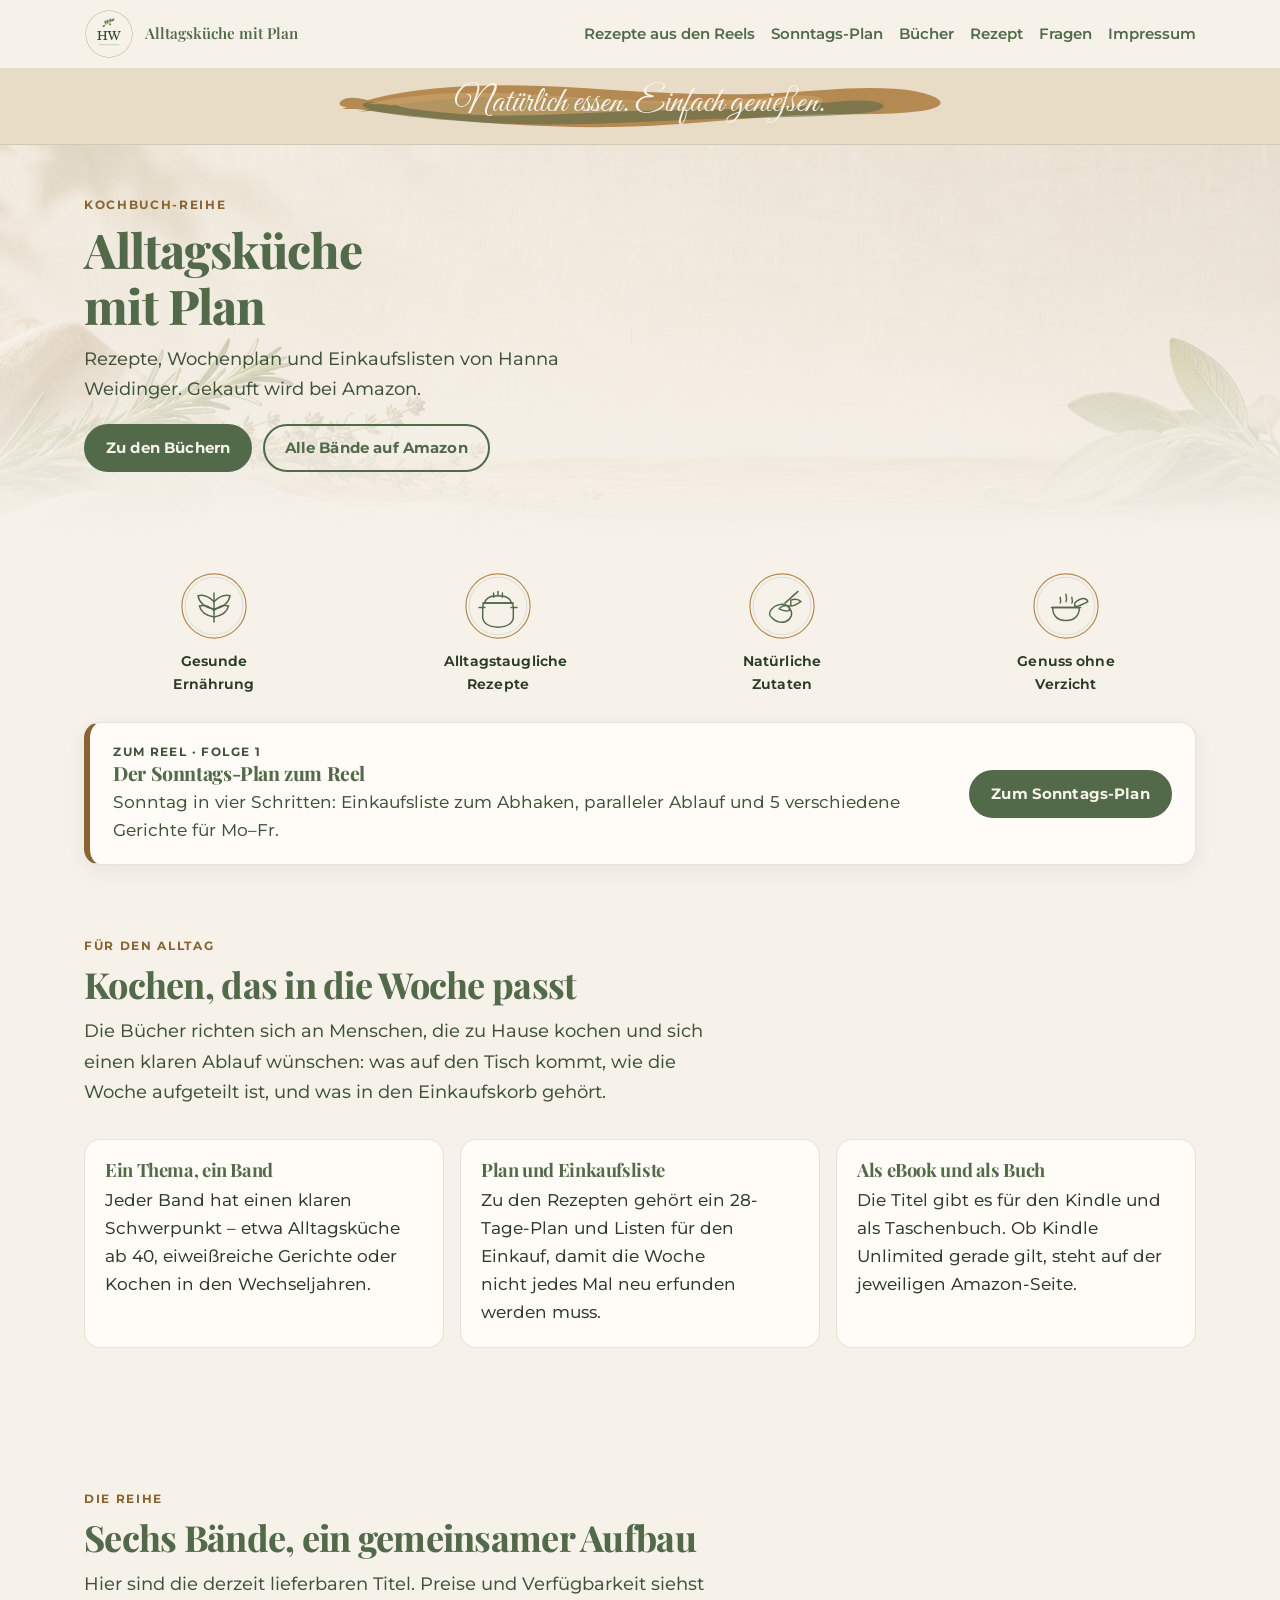
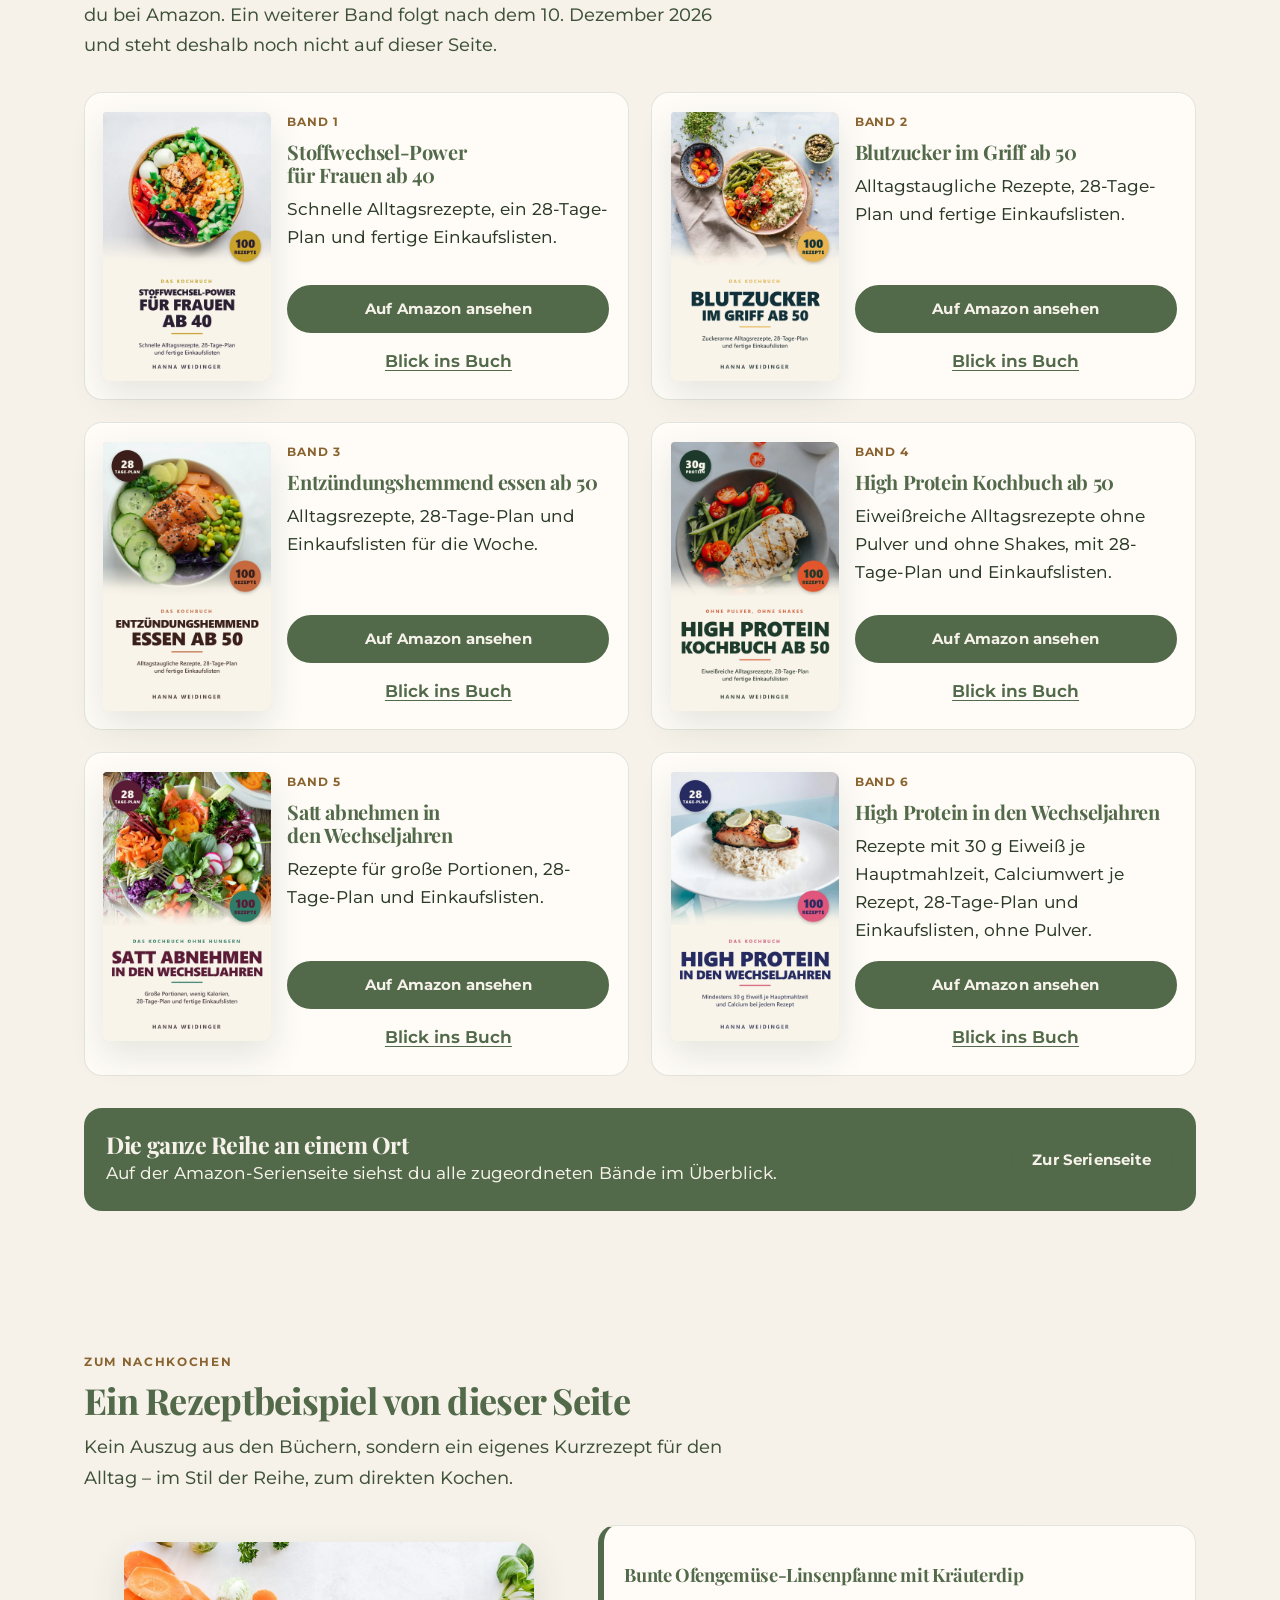
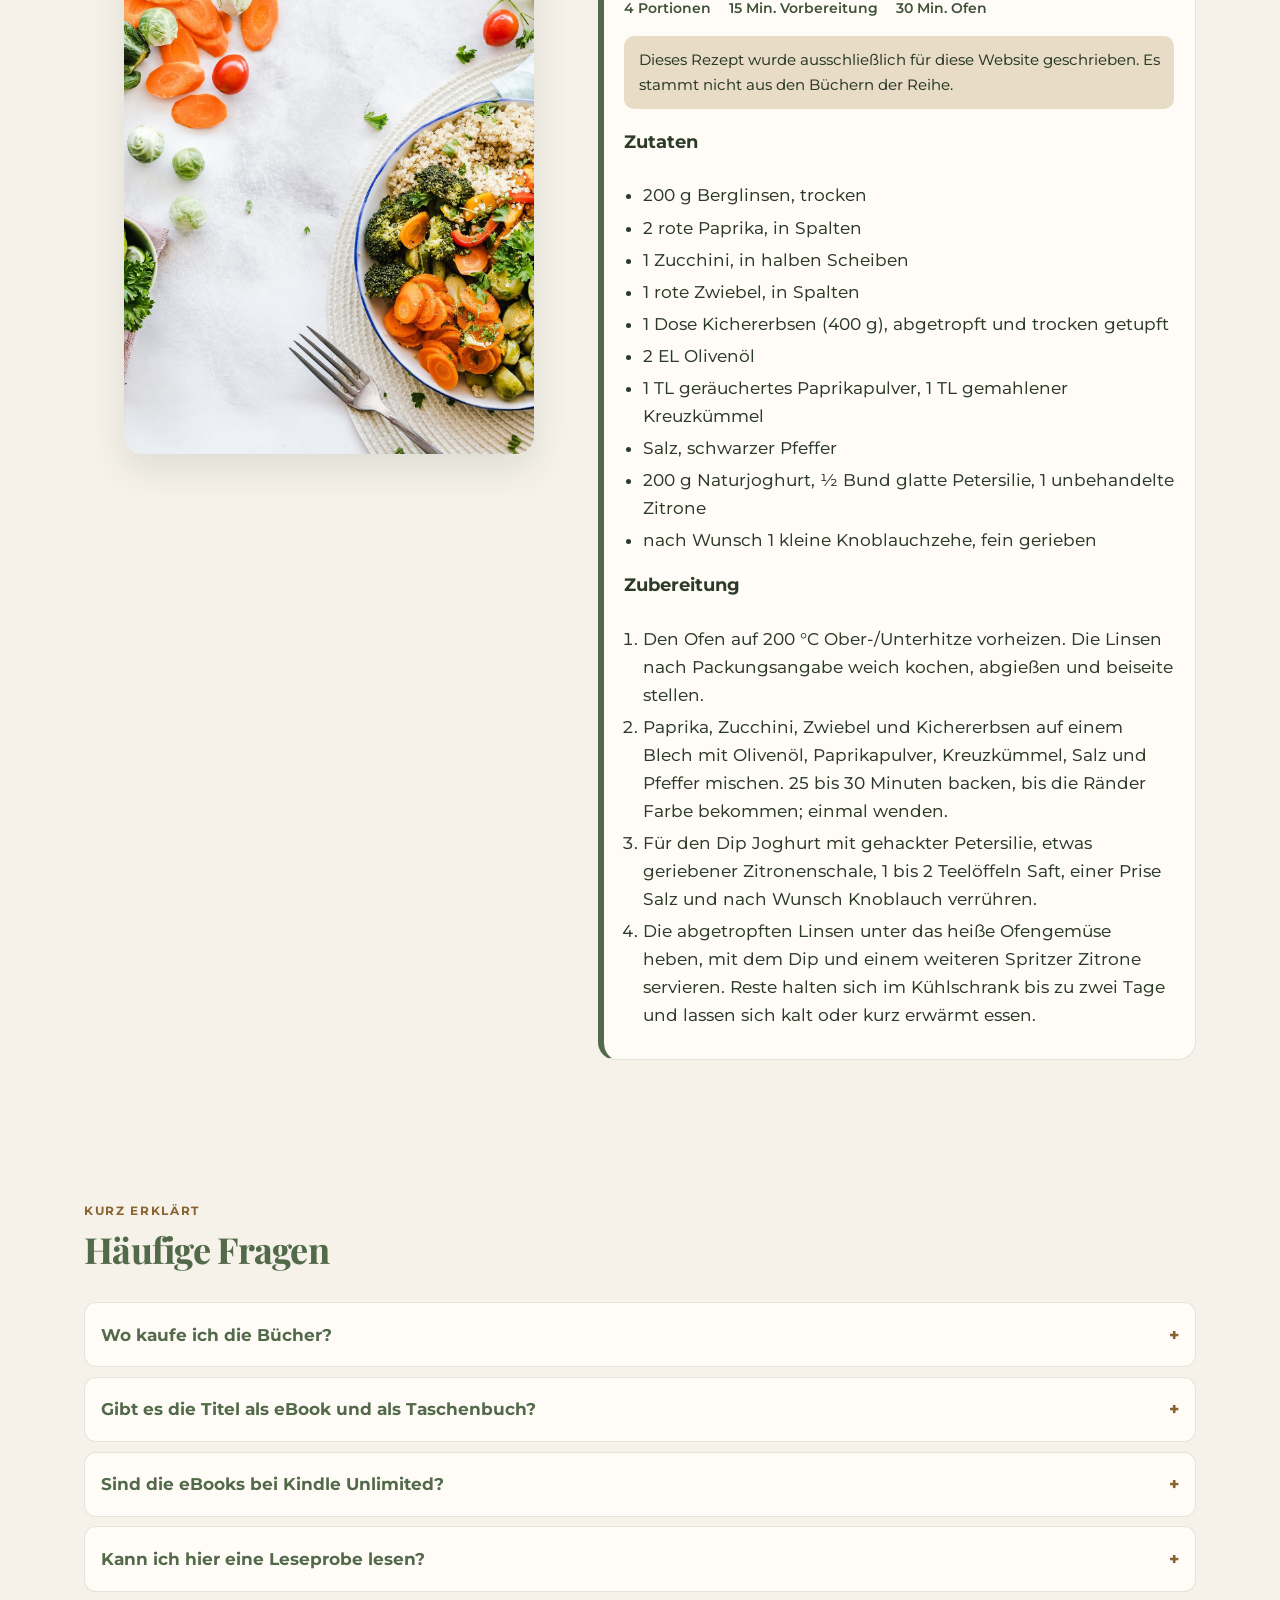
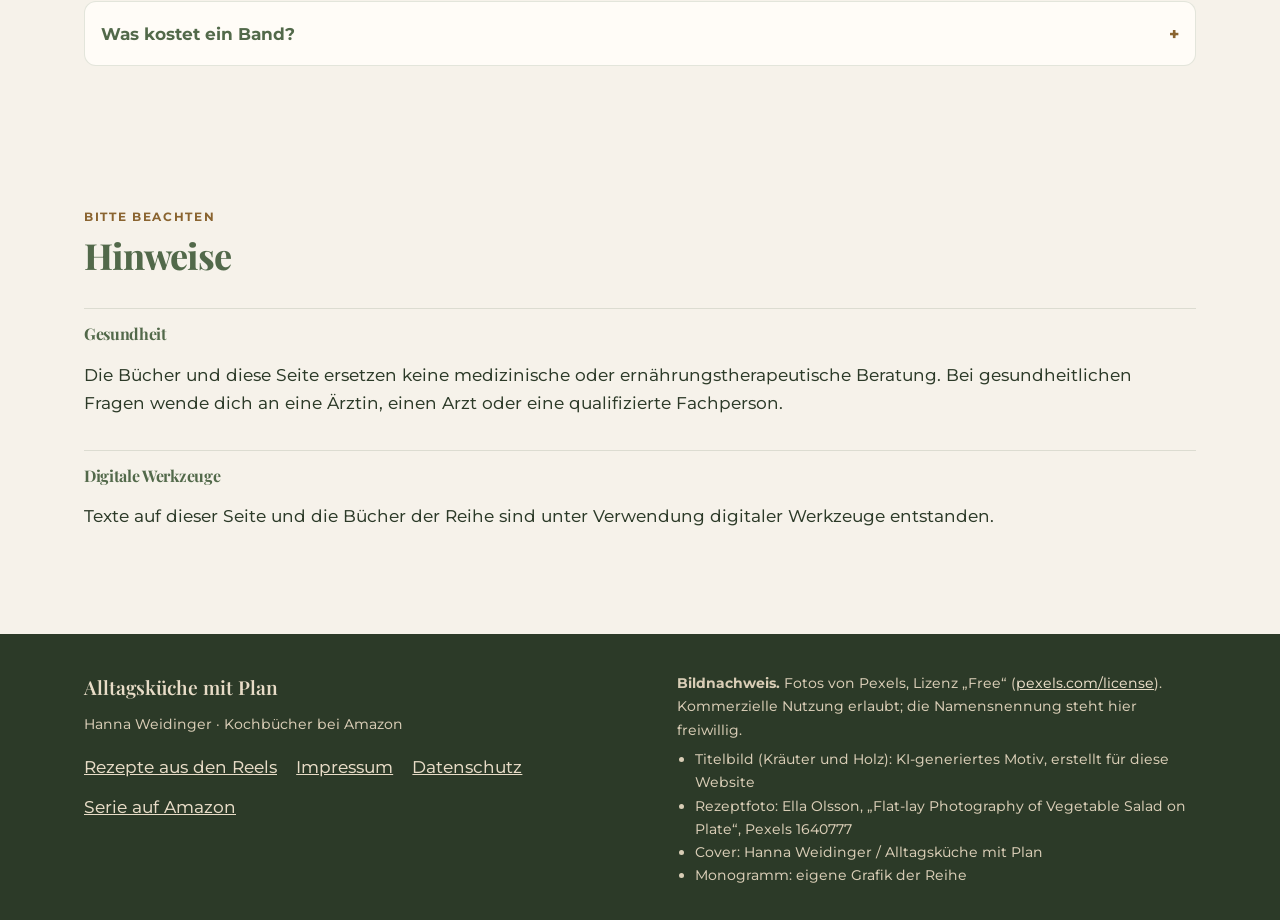
==== commit b3fb2882: "Vorschau: Header-Motiv Kräuter/Holz und botanischer Hintergrund KI-generierte Motive aus ChatGPT ein" ====
--- a/index.html
+++ b/index.html
@@ -37,8 +37,11 @@
 
 
   <main id="inhalt">
-    <section class="hero" aria-label="Einstieg">
-      <img class="hero-photo" src="assets/img/photos/hero-1640771.jpg" width="1920" height="1080" alt="Vier gefüllte Lunchboxen mit Gemüse, Falafel und Beilagen auf einem Tisch." loading="lazy" decoding="async">
+    <section class="hero hero-atmosphere" aria-label="Einstieg">
+      <picture>
+        <source type="image/webp" srcset="assets/img/marke/header-kraeutern-holz.webp">
+        <img class="hero-photo" src="assets/img/marke/header-kraeutern-holz.jpg" width="1920" height="800" alt="Holztisch mit Rosmarin, Thymian, Salbei und Leinen vor einem hellen Stoffhintergrund." decoding="async" fetchpriority="high">
+      </picture>
       <div class="hero-inner">
         <div class="hero-card">
           <p class="eyebrow">Kochbuch-Reihe</p>
@@ -367,7 +370,7 @@
       <div class="credits">
         <p style="margin:0 0 .4rem;"><strong>Bildnachweis.</strong> Fotos von Pexels, Lizenz „Free“ (<a href="https://www.pexels.com/license/">pexels.com/license</a>). Kommerzielle Nutzung erlaubt; die Namensnennung steht hier freiwillig.</p>
         <ul>
-          <li>Hero: Ella Olsson, „Variety of Dishes“, Pexels 1640771</li>
+          <li>Titelbild (Kräuter und Holz): KI-generiertes Motiv, erstellt für diese Website</li>
           <li>Rezeptfoto: Ella Olsson, „Flat-lay Photography of Vegetable Salad on Plate“, Pexels 1640777</li>
           <li>Cover: Hanna Weidinger / Alltagsküche mit Plan</li>
           <li>Monogramm: eigene Grafik der Reihe</li>
--- a/assets/css/style.css
+++ b/assets/css/style.css
@@ -241,6 +241,34 @@
   background:
     linear-gradient(180deg, rgba(44, 58, 40, 0.08) 0%, rgba(44, 58, 40, 0.2) 45%, rgba(44, 58, 40, 0.48) 100%);
 }
+.hero.hero-atmosphere {
+  align-items: center;
+  min-height: 24rem;
+  height: auto;
+  max-height: none;
+  background: var(--creme);
+}
+.hero.hero-atmosphere .hero-photo {
+  display: block;
+  object-position: center 78%;
+}
+.hero.hero-atmosphere::after {
+  content: "";
+  position: absolute;
+  inset: 0;
+  z-index: -1;
+  background:
+    linear-gradient(180deg, rgba(246, 242, 234, 0.5) 0%, rgba(246, 242, 234, 0.62) 36%, rgba(246, 242, 234, 0.9) 78%, var(--creme) 100%);
+}
+@media (max-width: 639px) {
+  .hero.hero-atmosphere { min-height: 0; }
+  .hero.hero-atmosphere .hero-photo { object-position: center 70%; }
+  .hero.hero-atmosphere::after {
+    background:
+      linear-gradient(180deg, rgba(246, 242, 234, 0.4) 0%, rgba(246, 242, 234, 0.55) 42%, rgba(246, 242, 234, 0.9) 84%, var(--creme) 100%);
+  }
+}
+
 .hero-inner {
   max-width: var(--max);
   margin: 0 auto;
@@ -636,7 +664,10 @@
 
 /* Unterseite: Sonntags-Plan */
 .plan-hero {
-  background: linear-gradient(180deg, var(--creme-deep) 0%, var(--creme) 100%);
+  background:
+    linear-gradient(180deg, rgba(246, 242, 234, 0.82) 0%, rgba(246, 242, 234, 0.94) 100%),
+    url("../img/marke/hintergrund-botanik.jpg") center / cover no-repeat,
+    var(--creme-deep);
   border-bottom: 1px solid var(--line);
   padding: 2.3rem 0 2.1rem;
 }
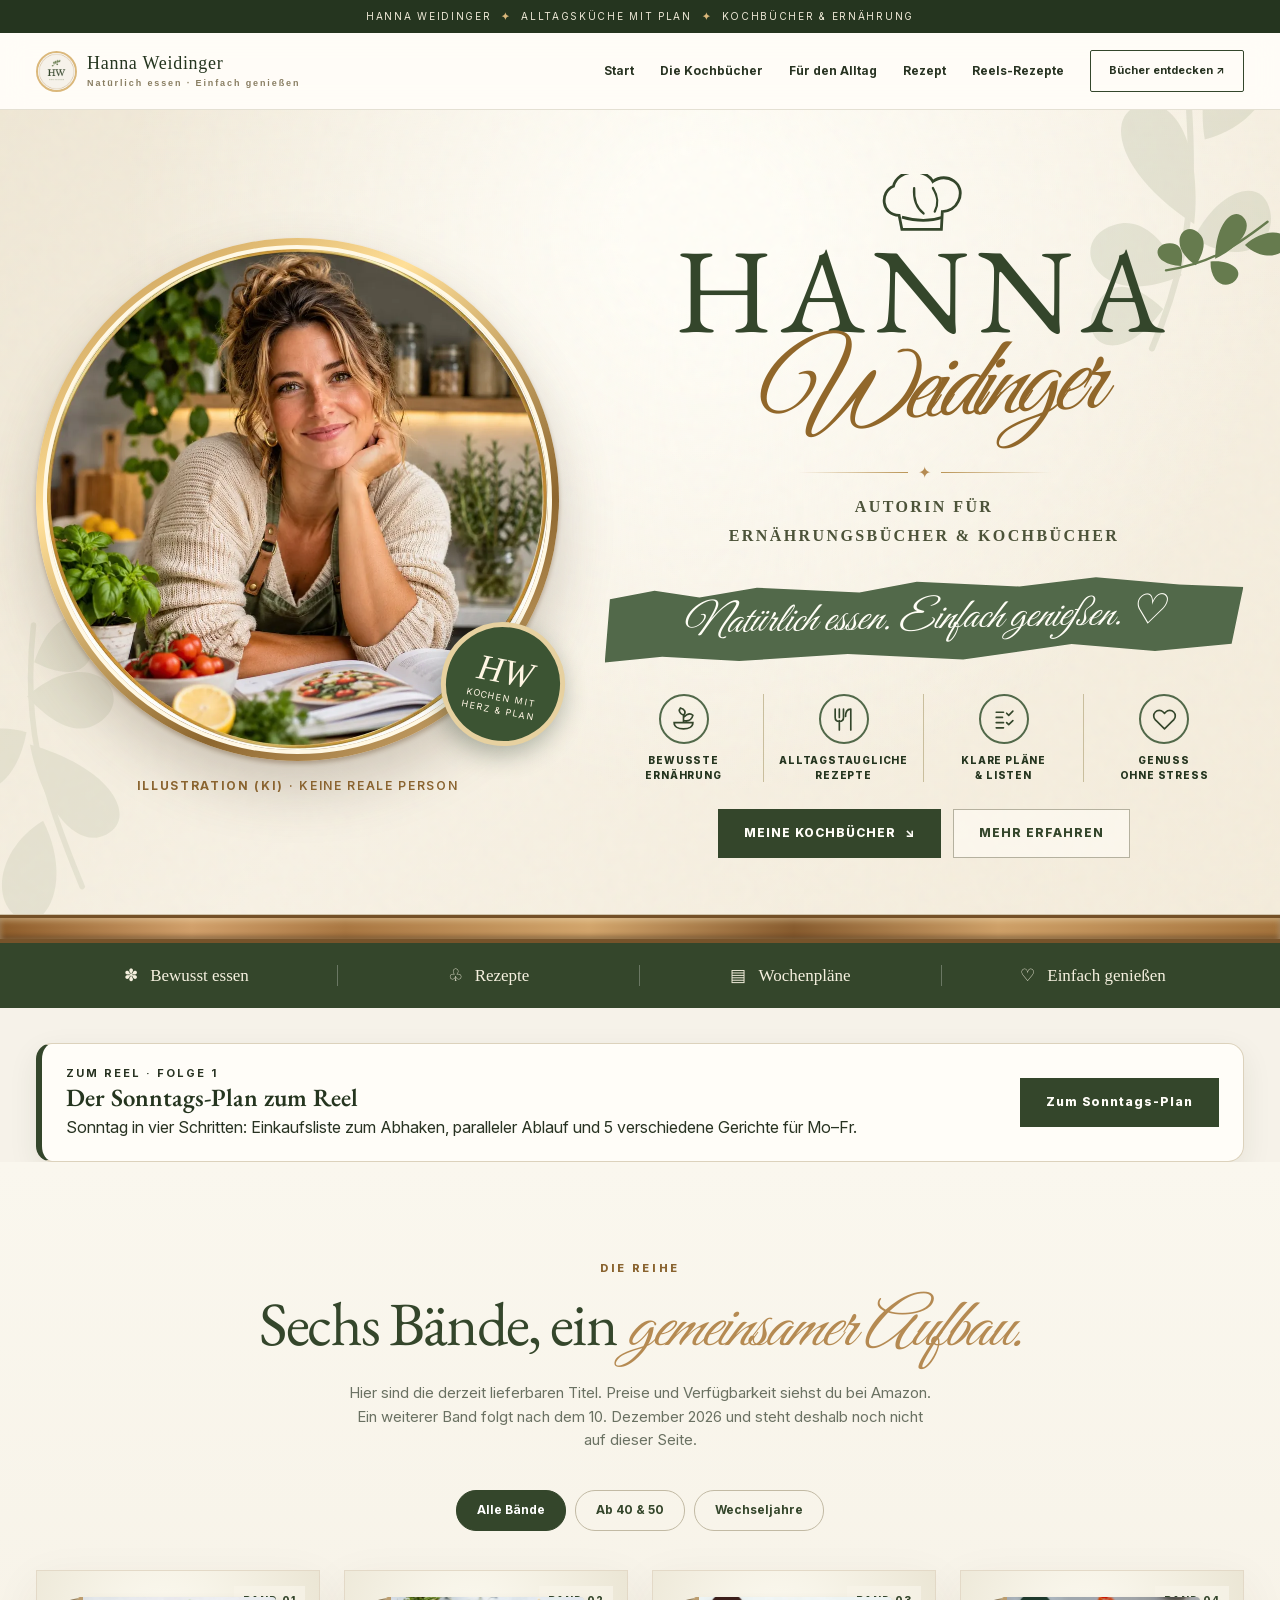
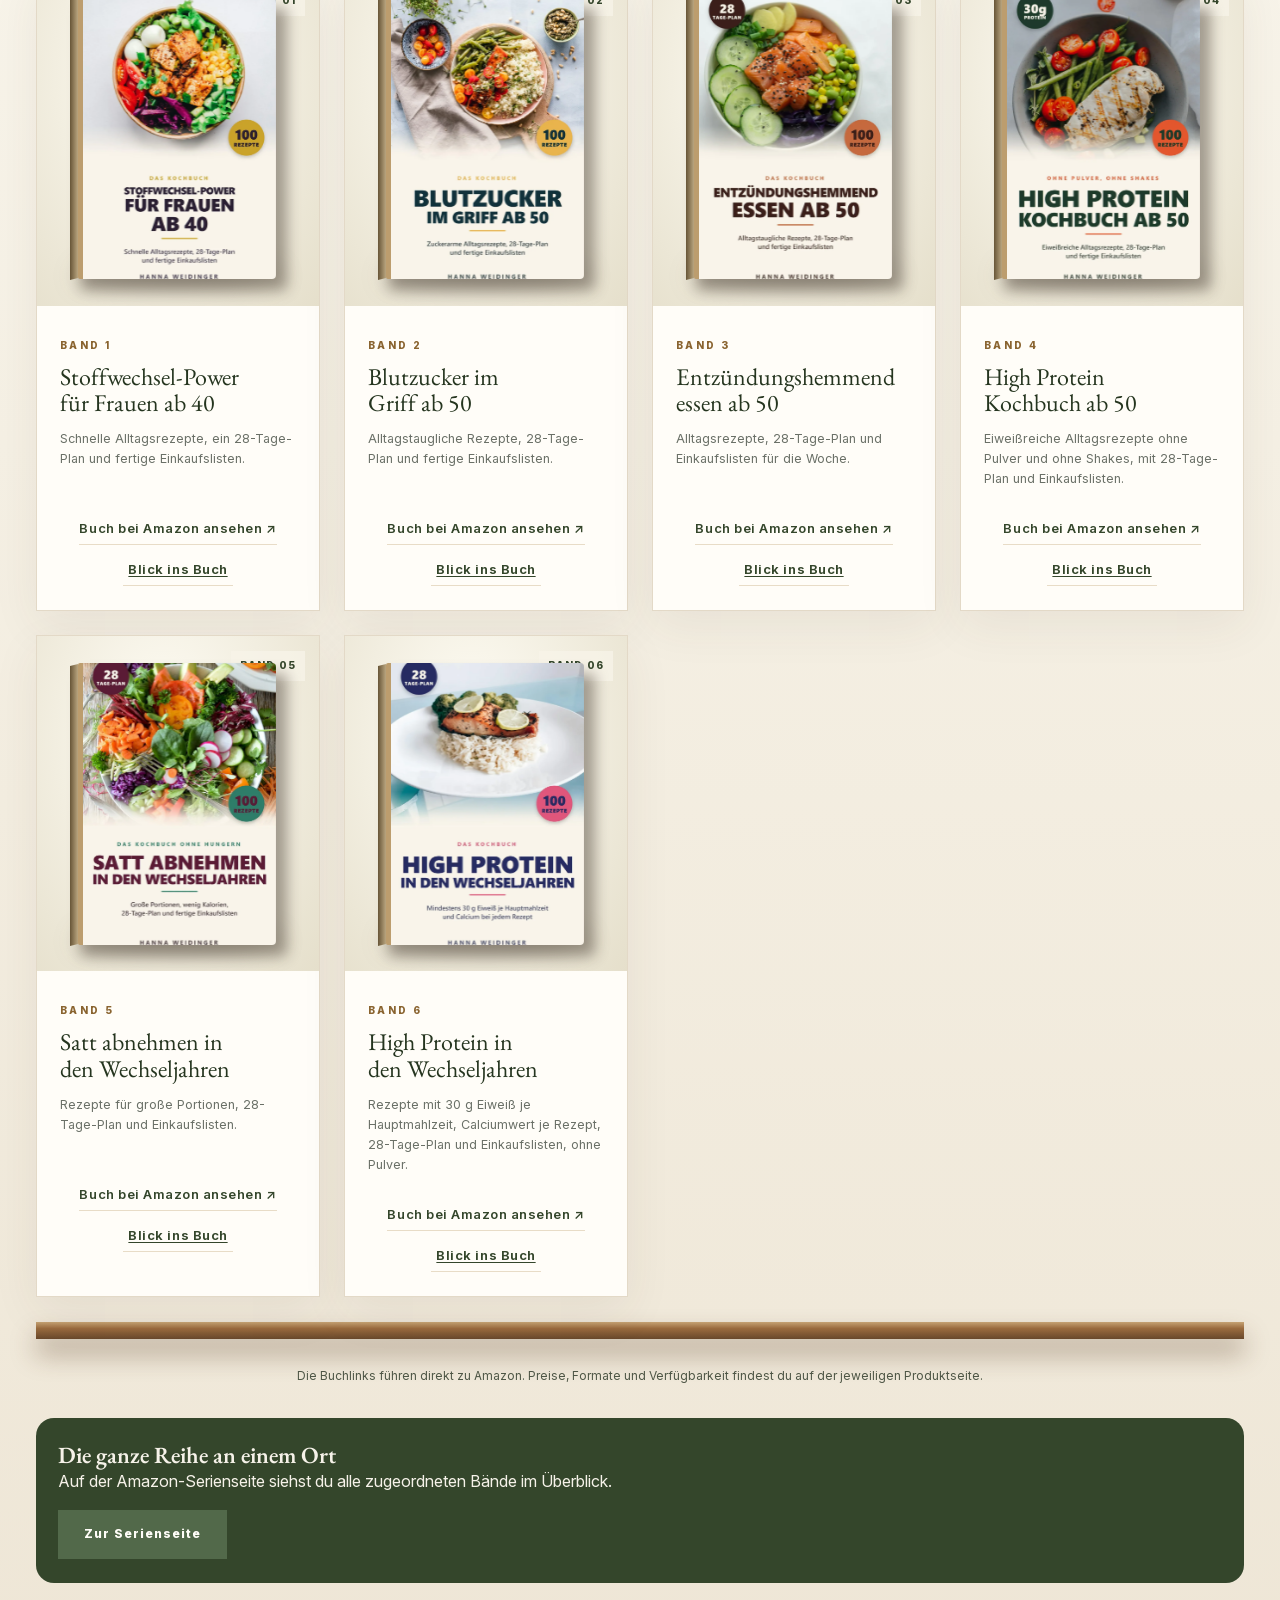
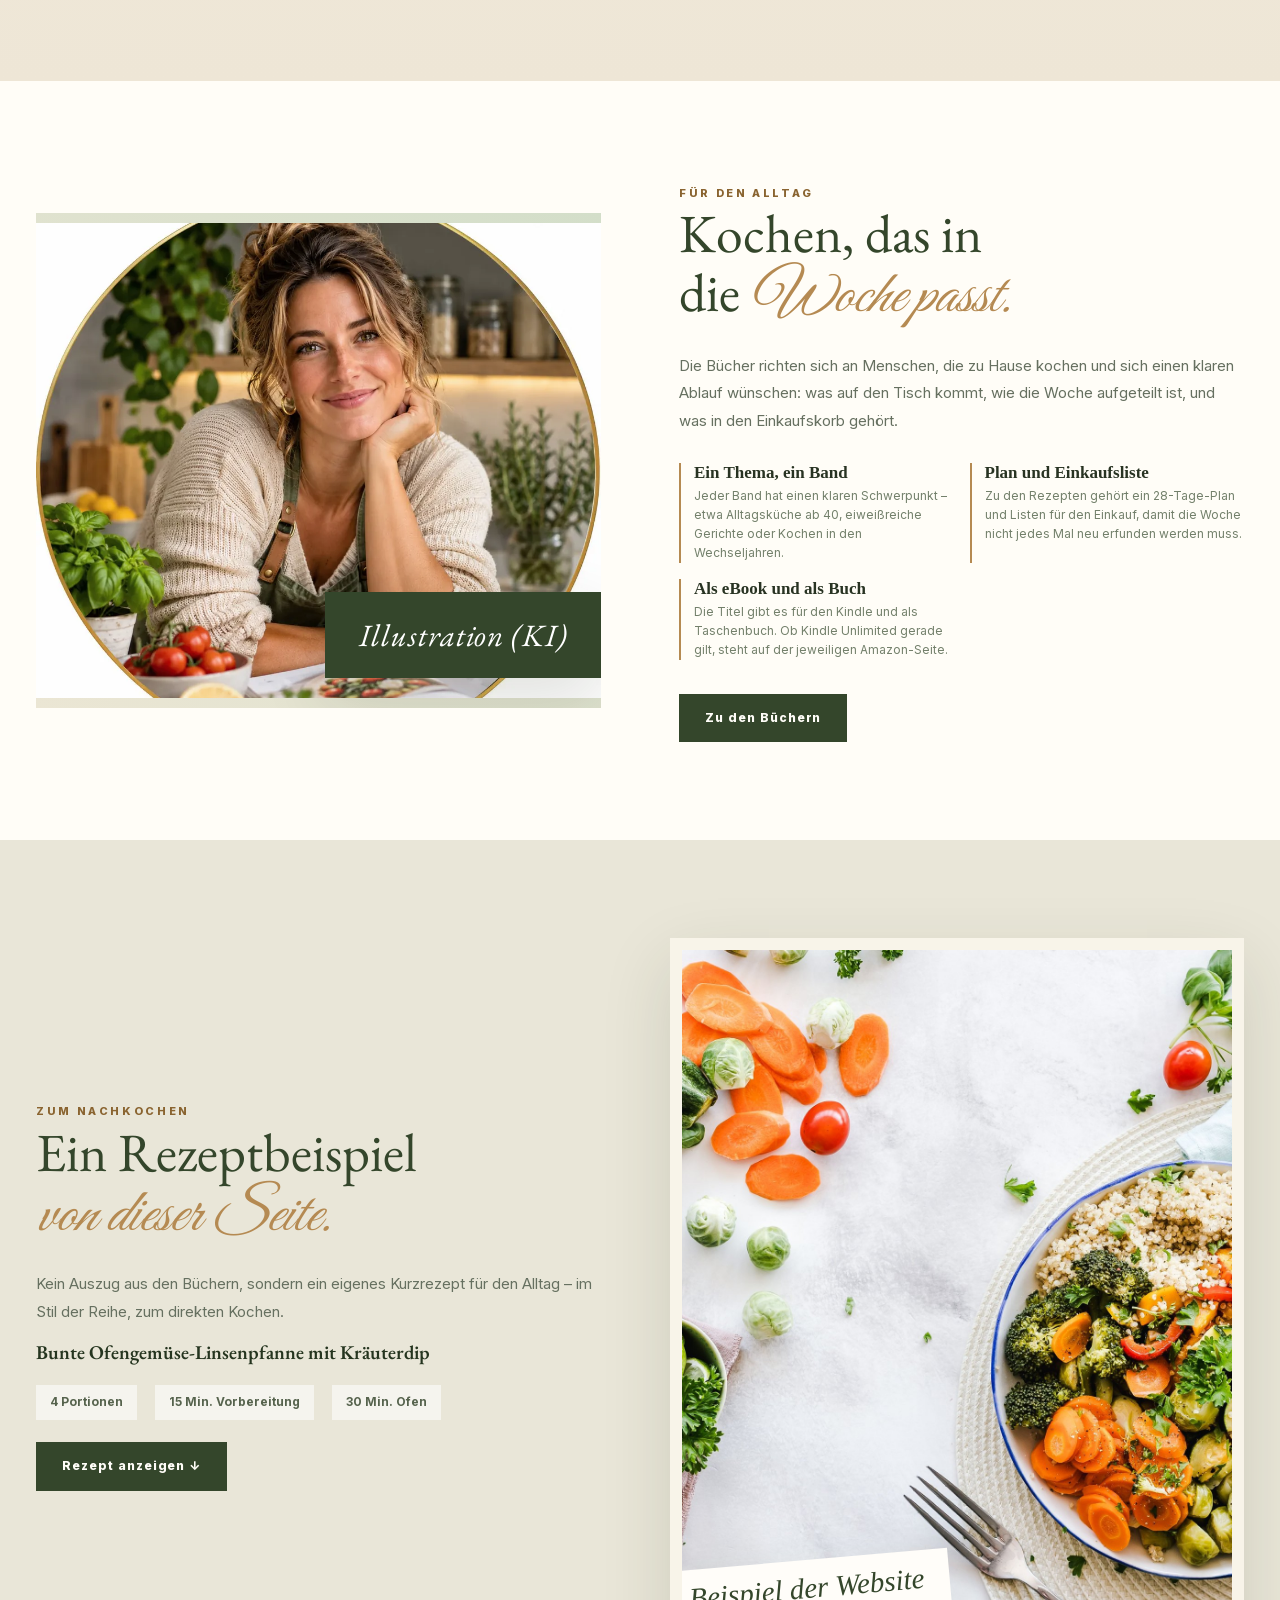
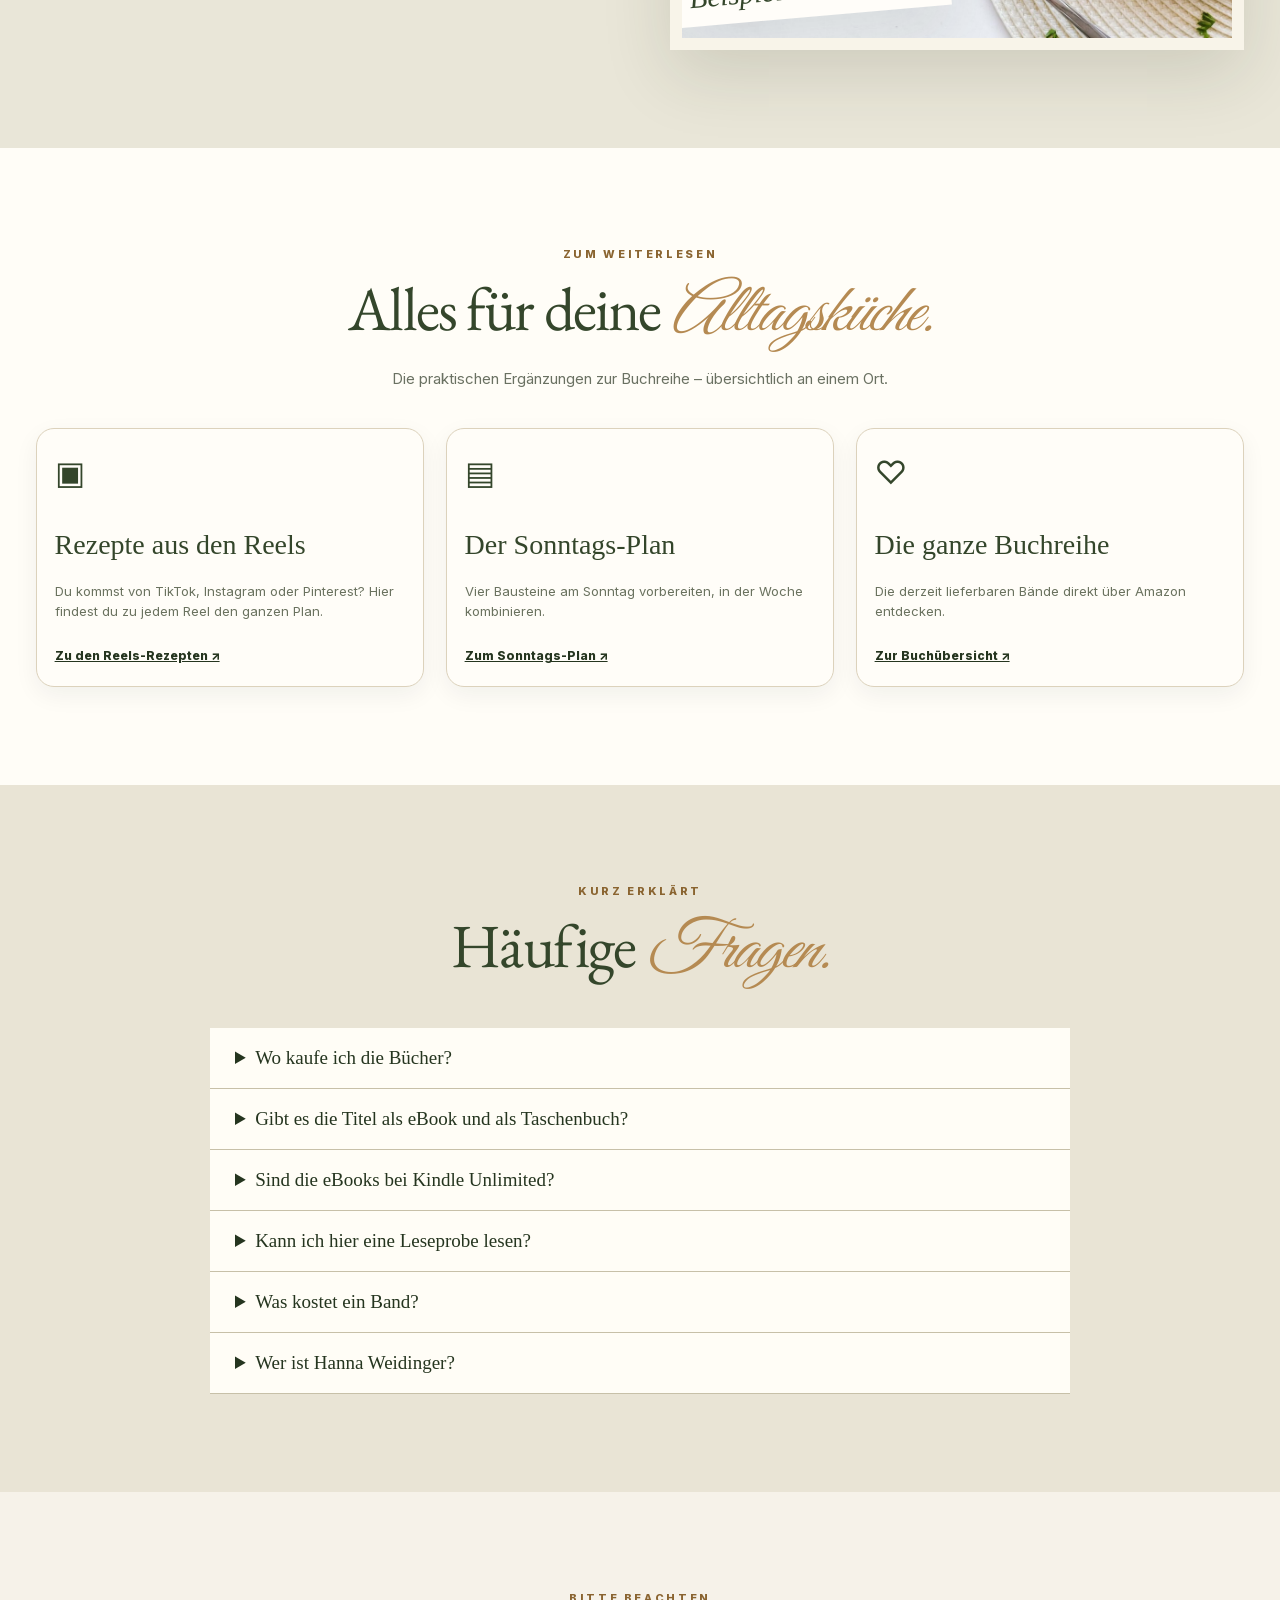
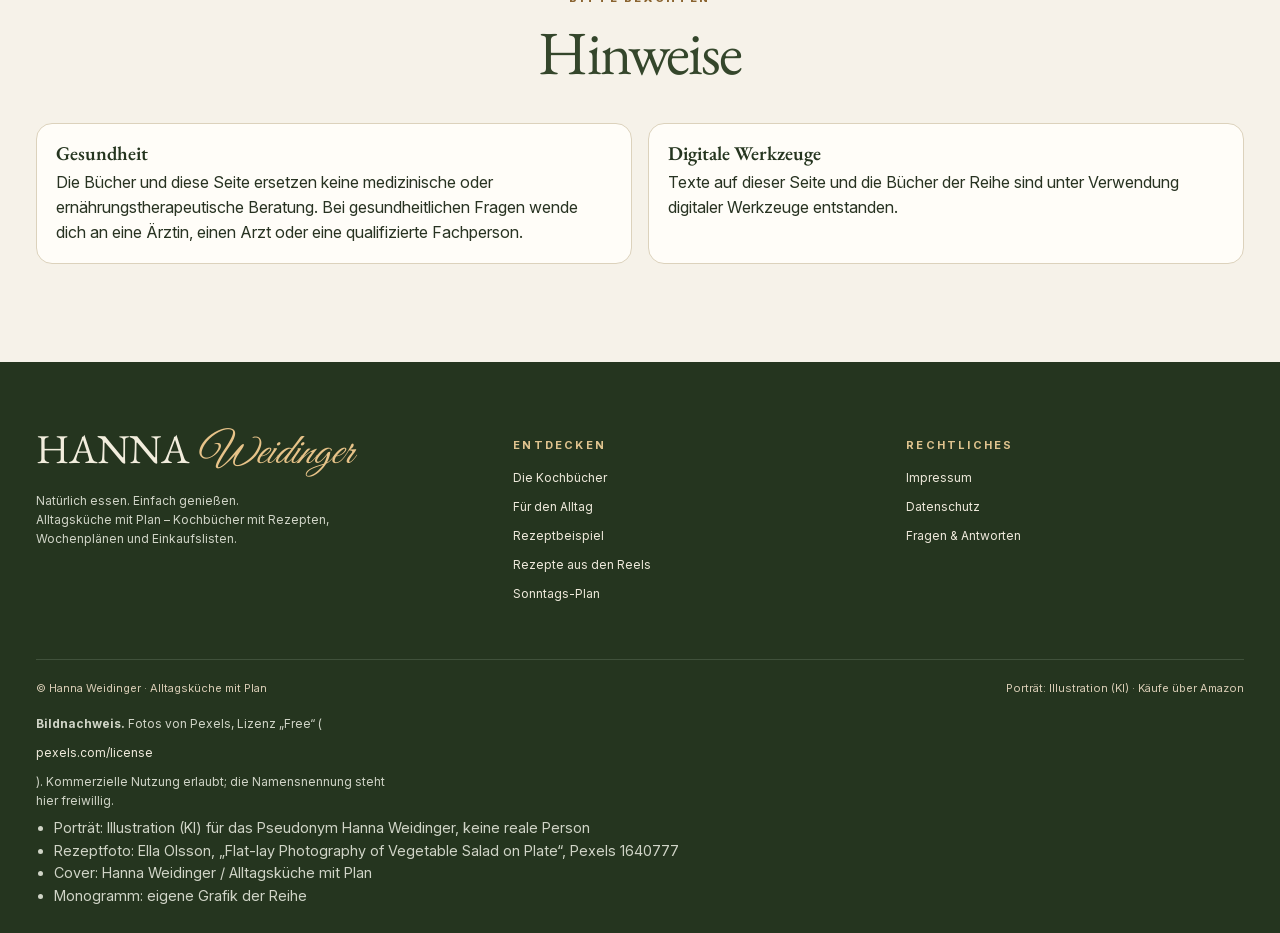
==== commit 5f99da3a: "Vorschau: Redesign nach Michaels HTML-Vorlage (echte Inhalte, nicht live) Start, Reels, Sonntags-Pla" ====
--- a/index.html
+++ b/index.html
@@ -11,275 +11,318 @@
   <link rel="stylesheet" href="assets/css/style.css">
 </head>
 <body>
-  <a class="skip" href="#inhalt">Zum Inhalt springen</a>
-  <header class="site-header">
-    <div class="header-inner">
-      <a class="brand" href="index.html">
-        <img class="brand-logo" src="assets/img/marke/logo-monogramm.png" width="160" height="160" alt="">
-        <span class="brand-wordmark">Hanna Weidinger</span>
-        <span class="brand-text">
-          <span class="brand-name">Alltagsküche mit Plan</span>
-        </span>
+  <a class="skip sr-only" href="#inhalt">Zum Inhalt springen</a>
+  <div class="topnote">HANNA WEIDINGER <b>✦</b> ALLTAGSKÜCHE MIT PLAN <b>✦</b> KOCHBÜCHER &amp; ERNÄHRUNG</div>
+  <header class="header">
+    <nav class="container nav" aria-label="Hauptnavigation">
+      <a class="nav-logo" href="#start" data-keep-src>
+        <img class="round-mark" src="assets/img/marke/logo-monogramm.png" width="160" height="160" alt="">
+        <span class="logotext">Hanna Weidinger<small>Natürlich essen · Einfach genießen</small></span>
       </a>
-      <nav class="nav" aria-label="Seitenabschnitte">
-        <a href="reels/" data-keep-src>Rezepte aus den Reels</a>
-        <a href="plan/sonntag-vier-schritte/" data-keep-src>Sonntags-Plan</a>
-        <a href="#buecher">Bücher</a>
-        <a href="#rezept">Rezept</a>
-        <a href="#faq">Fragen</a>
-        <a href="impressum.html">Impressum</a>
-      </nav>
-    </div>
+      <button id="menu-btn" class="menu-btn" type="button" aria-label="Menü öffnen" aria-expanded="false" aria-controls="nav-links">☰</button>
+      <div class="links" id="nav-links">
+        <a href="#start" data-keep-src>Start</a>
+        <a href="#buecher" data-keep-src>Die Kochbücher</a>
+        <a href="#fuer-wen" data-keep-src>Für den Alltag</a>
+        <a href="#rezept" data-keep-src>Rezept</a>
+        <a href="reels/" data-keep-src>Reels-Rezepte</a>
+        <a class="nav-cta" href="#buecher" data-keep-src>Bücher entdecken ↗</a>
+      </div>
+    </nav>
   </header>
-    <div class="slogan-strip">
-      <p class="slogan-brush">Natürlich essen. Einfach genießen.</p>
-    </div>
-
-
   <main id="inhalt">
-    <section class="hero hero-atmosphere" aria-label="Einstieg">
-      <picture>
-        <source type="image/webp" srcset="assets/img/marke/header-kraeutern-holz.webp">
-        <img class="hero-photo" src="assets/img/marke/header-kraeutern-holz.jpg" width="1920" height="800" alt="Holztisch mit Rosmarin, Thymian, Salbei und Leinen vor einem hellen Stoffhintergrund." decoding="async" fetchpriority="high">
-      </picture>
-      <div class="hero-inner">
-        <div class="hero-card">
-          <p class="eyebrow">Kochbuch-Reihe</p>
-          <h1>Alltagsküche mit Plan</h1>
-          <p class="lede">Rezepte, Wochenplan und Einkaufslisten von Hanna Weidinger. Gekauft wird bei Amazon.</p>
+    <section class="hero" id="start">
+      <div class="hero-leaves"><svg viewBox="0 0 160 160" fill="none" xmlns="http://www.w3.org/2000/svg" aria-hidden="true"><path d="M36 136C74 102 90 72 110 15" stroke="currentColor" stroke-width="3" stroke-linecap="round"/><path d="M64 110C19 110 19 70 45 74c15 2 19 20 19 36ZM80 90C55 50 64 22 82 27c18 5 15 35-2 63ZM102 55c10-37 43-47 45-27 2 17-20 32-45 27ZM49 121C15 140 4 116 21 105c13-9 22 1 28 16Z" fill="currentColor"/><path d="M77 96c22-17 43-13 39 4-4 16-25 19-39-4Z" fill="currentColor"/></svg></div>
+      <div class="hero-leaves low"><svg viewBox="0 0 160 160" fill="none" xmlns="http://www.w3.org/2000/svg" aria-hidden="true"><path d="M36 136C74 102 90 72 110 15" stroke="currentColor" stroke-width="3" stroke-linecap="round"/><path d="M64 110C19 110 19 70 45 74c15 2 19 20 19 36ZM80 90C55 50 64 22 82 27c18 5 15 35-2 63ZM102 55c10-37 43-47 45-27 2 17-20 32-45 27ZM49 121C15 140 4 116 21 105c13-9 22 1 28 16Z" fill="currentColor"/><path d="M77 96c22-17 43-13 39 4-4 16-25 19-39-4Z" fill="currentColor"/></svg></div>
+      <div class="container hero-inner">
+        <div class="hero-portrait">
+          <div class="portrait-frame">
+            <div class="portrait-ring">
+              <picture>
+                <source type="image/webp" srcset="assets/img/marke/portrait-hanna.webp">
+                <img src="assets/img/marke/portrait-hanna.jpg" width="1254" height="1254" alt="Illustration (KI) für das Pseudonym Hanna Weidinger, keine reale Person." fetchpriority="high" decoding="async">
+              </picture>
+            </div>
+            <div class="portrait-stamp"><strong>HW</strong><small>KOCHEN MIT<br>HERZ &amp; PLAN</small></div>
+          </div>
+          <p class="portrait-caption"><strong>Illustration (KI)</strong> · keine reale Person</p>
+        </div>
+        <div class="brand-headline">
+          <div class="decor-leaf"><svg viewBox="0 0 160 160" fill="none" xmlns="http://www.w3.org/2000/svg" aria-hidden="true"><path d="M36 136C74 102 90 72 110 15" stroke="currentColor" stroke-width="3" stroke-linecap="round"/><path d="M64 110C19 110 19 70 45 74c15 2 19 20 19 36ZM80 90C55 50 64 22 82 27c18 5 15 35-2 63ZM102 55c10-37 43-47 45-27 2 17-20 32-45 27ZM49 121C15 140 4 116 21 105c13-9 22 1 28 16Z" fill="currentColor"/><path d="M77 96c22-17 43-13 39 4-4 16-25 19-39-4Z" fill="currentColor"/></svg></div>
+          <div class="chef-icon"><svg viewBox="0 0 105 66" width="100" height="62" fill="none" xmlns="http://www.w3.org/2000/svg" aria-hidden="true"><path d="M26 44C7 44 5 19 20 13c4-18 34-20 42-5C76-3 98 10 89 29c-3 7-10 11-17 11l-1 19H29l-3-15Z" stroke="currentColor" stroke-width="3"/><path d="M29 46c14 4 29 5 43 0" stroke="currentColor" stroke-width="3"/><path d="M42 15c-1 15 5 23 10 27M62 15c6 10 6 17 2 25" stroke="currentColor" stroke-width="2.5" stroke-linecap="round"/></svg></div>
+          <h1 class="hanna">HANNA</h1>
+          <div class="weidinger">Weidinger</div>
+          <div class="ornament">✦</div>
+          <div class="subtitle">AUTORIN FÜR<br>ERNÄHRUNGSBÜCHER &amp; KOCHBÜCHER</div>
+          <div class="paint-banner"><span>Natürlich essen. Einfach genießen. ♡</span></div>
+          <div class="hero-promise">
+            <div class="promise">
+              <div class="ico"><svg viewBox="0 0 24 24" width="25" height="25" fill="none" stroke="currentColor" stroke-width="1.6" aria-hidden="true"><path d="M3 15h18c0 4-4 6-9 6s-9-2-9-6Zm9 0V8m0 0c-4-2-5-5-3-7 4 1 6 4 3 7Zm0 2c4-4 7-4 9-2-1 4-4 6-9 5Z"/></svg></div>
+              <span>BEWUSSTE<br>ERNÄHRUNG</span>
+            </div>
+            <div class="promise">
+              <div class="ico"><svg viewBox="0 0 24 24" width="25" height="25" fill="none" stroke="currentColor" stroke-width="1.6" stroke-linecap="round" stroke-linejoin="round" aria-hidden="true"><path d="M4 2v8m4-8v8m4-8v8M4 10c0 5 8 5 8 0m-4 3v9M19 2v20m-5-13c0-4 1-7 5-7"/></svg></div>
+              <span>ALLTAGSTAUGLICHE<br>REZEPTE</span>
+            </div>
+            <div class="promise">
+              <div class="ico"><svg viewBox="0 0 24 24" width="25" height="25" fill="none" stroke="currentColor" stroke-width="1.6" stroke-linecap="round" stroke-linejoin="round" aria-hidden="true"><path d="M5 5h7m-7 5h6M5 15h7m-7 5h7M15 6l2 2 4-4m-6 11l2 2 4-4"/></svg></div>
+              <span>KLARE PLÄNE<br>&amp; LISTEN</span>
+            </div>
+            <div class="promise">
+              <div class="ico"><svg viewBox="0 0 24 24" width="25" height="25" fill="none" stroke="currentColor" stroke-width="1.6" stroke-linecap="round" stroke-linejoin="round" aria-hidden="true"><path d="M20.8 4.8a5.3 5.3 0 0 0-7.5 0L12 6.1l-1.3-1.3a5.3 5.3 0 0 0-7.5 7.5l1.3 1.3L12 21l7.5-7.4 1.3-1.3a5.3 5.3 0 0 0 0-7.5Z"/></svg></div>
+              <span>GENUSS<br>OHNE STRESS</span>
+            </div>
+          </div>
           <div class="hero-actions">
-            <a class="btn btn-primary" href="#buecher">Zu den Büchern</a>
-            <a class="btn btn-line" data-amazon="serie" href="https://www.amazon.de/dp/B0HHGNQ95L">Alle Bände auf Amazon</a>
-          </div>
-        </div>
-      </div>
-    </section>
-
-    <section class="value-band" aria-label="Gesunde Ernährung, alltagstaugliche Rezepte, natürliche Zutaten, Genuss ohne Verzicht">
-      <div class="wrap">
-        <ul class="value-grid">
-          <li>
-            <img src="assets/img/marke/icon-gesunde-ernaehrung.svg" width="96" height="96" alt="">
-            <span>Gesunde Ernährung</span>
-          </li>
-          <li>
-            <img src="assets/img/marke/icon-alltagstaugliche-rezepte.svg" width="96" height="96" alt="">
-            <span>Alltagstaugliche Rezepte</span>
-          </li>
-          <li>
-            <img src="assets/img/marke/icon-natuerliche-zutaten.svg" width="96" height="96" alt="">
-            <span>Natürliche Zutaten</span>
-          </li>
-          <li>
-            <img src="assets/img/marke/icon-genuss-ohne-verzicht.svg" width="96" height="96" alt="">
-            <span>Genuss ohne Verzicht</span>
-          </li>
-        </ul>
+            <a class="btn btn-olive" href="#buecher">MEINE KOCHBÜCHER <span aria-hidden="true">↘</span></a>
+            <a class="btn btn-plain" href="#fuer-wen">MEHR ERFAHREN</a>
+          </div>
+        </div>
+      </div>
+    </section>
+
+    <div class="wood-divider" aria-hidden="true"></div>
+
+    <section class="brand-strip" aria-label="Schwerpunkte">
+      <div class="container brand-strip-inner">
+        <div class="strip-item"><span>✽</span> Bewusst essen</div>
+        <div class="strip-item"><span>♧</span> Rezepte</div>
+        <div class="strip-item"><span>▤</span> Wochenpläne</div>
+        <div class="strip-item"><span>♡</span> Einfach genießen</div>
       </div>
     </section>
 
     <div class="plan-banner-wrap">
-      <div class="wrap">
+      <div class="container">
         <div class="plan-banner">
           <div>
             <p class="plan-banner-eyebrow">Zum Reel · Folge 1</p>
             <h2>Der Sonntags-Plan zum Reel</h2>
             <p>Sonntag in vier Schritten: Einkaufsliste zum Abhaken, paralleler Ablauf und 5 verschiedene Gerichte für Mo–Fr.</p>
           </div>
-          <a class="btn btn-primary" href="plan/sonntag-vier-schritte/" data-keep-src>Zum Sonntags-Plan</a>
+          <a class="btn btn-olive" href="plan/sonntag-vier-schritte/" data-keep-src>Zum Sonntags-Plan</a>
         </div>
       </div>
     </div>
 
-    <section class="section" id="fuer-wen" aria-labelledby="fuer-wen-title">
-      <div class="wrap">
-        <div class="section-head">
-          <p class="eyebrow">Für den Alltag</p>
-          <h2 id="fuer-wen-title">Kochen, das in die Woche passt</h2>
-          <p class="lede">Die Bücher richten sich an Menschen, die zu Hause kochen und sich einen klaren Ablauf wünschen: was auf den Tisch kommt, wie die Woche aufgeteilt ist, und was in den Einkaufskorb gehört.</p>
-        </div>
-        <div class="intro-grid">
-          <article class="point">
-            <h3>Ein Thema, ein Band</h3>
-            <p>Jeder Band hat einen klaren Schwerpunkt – etwa Alltagsküche ab 40, eiweißreiche Gerichte oder Kochen in den Wechseljahren.</p>
-          </article>
-          <article class="point">
-            <h3>Plan und Einkaufsliste</h3>
-            <p>Zu den Rezepten gehört ein 28-Tage-Plan und Listen für den Einkauf, damit die Woche nicht jedes Mal neu erfunden werden muss.</p>
-          </article>
-          <article class="point">
-            <h3>Als eBook und als Buch</h3>
-            <p>Die Titel gibt es für den Kindle und als Taschenbuch. Ob Kindle Unlimited gerade gilt, steht auf der jeweiligen Amazon-Seite.</p>
-          </article>
-        </div>
-      </div>
-    </section>
-
-    <section class="section" id="buecher" aria-labelledby="buecher-title">
-      <div class="wrap">
-        <div class="section-head">
-          <p class="eyebrow">Die Reihe</p>
-          <h2 id="buecher-title"><span class="only-before-band7">Sechs Bände, ein gemeinsamer Aufbau</span><span class="only-after-band7">Sieben Bände, ein gemeinsamer Aufbau</span></h2>
-          <p class="lede">Hier sind die derzeit lieferbaren Titel. Preise und Verfügbarkeit siehst du bei Amazon. <span class="only-before-band7">Ein weiterer Band folgt nach dem 10. Dezember 2026 und steht deshalb noch nicht auf dieser Seite.</span></p>
-        </div>
-        <div class="book-grid">
-
-          <article class="book">
-            <div class="cover-wrap">
-              <picture>
-                <source type="image/webp" srcset="assets/img/covers/B0H8K92LJ7.webp">
-                <img src="assets/img/covers/B0H8K92LJ7.jpg" width="900" height="1440" alt="Cover: Stoffwechsel-Power für Frauen ab 40 – eine bunte Schüssel mit Lachs und Gemüse." loading="lazy" decoding="async">
-              </picture>
-            </div>
-            <div class="book-body">
-              <p class="book-kicker">Band 1</p>
+    <section class="section books-section" id="buecher" aria-labelledby="buecher-title">
+      <div class="container">
+        <div class="section-header">
+          <span class="eyebrow">Die Reihe</span>
+          <h2 id="buecher-title"><span class="only-before-band7">Sechs Bände, ein <span class="script-em">gemeinsamer Aufbau.</span></span><span class="only-after-band7">Sieben Bände, ein <span class="script-em">gemeinsamer Aufbau.</span></span></h2>
+          <p>Hier sind die derzeit lieferbaren Titel. Preise und Verfügbarkeit siehst du bei Amazon. <span class="only-before-band7">Ein weiterer Band folgt nach dem 10. Dezember 2026 und steht deshalb noch nicht auf dieser Seite.</span></p>
+        </div>
+        <div class="filterbar" aria-label="Kochbücher filtern">
+          <button class="filter active" type="button" data-filter="all" aria-pressed="true">Alle Bände</button>
+          <button class="filter" type="button" data-filter="ab40" aria-pressed="false">Ab 40 &amp; 50</button>
+          <button class="filter" type="button" data-filter="wechseljahre" aria-pressed="false">Wechseljahre</button>
+          <button class="filter only-after-band7" type="button" data-filter="mealprep" aria-pressed="false">Meal Prep</button>
+        </div>
+        <div class="books-grid">
+          <article class="book-card" data-category="ab40">
+            <div class="cover-stage">
+              <div class="book3d">
+                <picture>
+                  <source type="image/webp" srcset="assets/img/covers/B0H8K92LJ7.webp">
+                  <img src="assets/img/covers/B0H8K92LJ7.jpg" width="900" height="1440" alt="Cover: Stoffwechsel-Power für Frauen ab 40 – eine bunte Schüssel mit Lachs und Gemüse." loading="lazy" decoding="async">
+                </picture>
+                <div class="book-spine"></div>
+              </div>
+              <span class="book-index">BAND 01</span>
+            </div>
+            <div class="book-card-body">
+              <p class="eyebrow">Band 1</p>
               <h3>Stoffwechsel-Power für Frauen ab 40</h3>
               <p>Schnelle Alltagsrezepte, ein 28-Tage-Plan und fertige Einkaufslisten.</p>
               <div class="book-actions">
-                <a class="btn btn-petrol" data-amazon="stoffwechsel" href="https://www.amazon.de/dp/B0H8K92LJ7">Auf Amazon ansehen</a>
+                <a class="book-link" data-amazon="stoffwechsel" href="https://www.amazon.de/dp/B0H8K92LJ7">Buch bei Amazon ansehen <span aria-hidden="true">↗</span></a>
                 <a class="link-look" data-amazon="stoffwechsel" href="https://www.amazon.de/dp/B0H8K92LJ7">Blick ins Buch</a>
               </div>
             </div>
-          </article>
-
-          <article class="book">
-            <div class="cover-wrap">
-              <picture>
-                <source type="image/webp" srcset="assets/img/covers/B0HGND8NGN.webp">
-                <img src="assets/img/covers/B0HGND8NGN.jpg" width="900" height="1440" alt="Cover: Blutzucker im Griff ab 50 – eine Schüssel mit Joghurt, Beeren und Samen." loading="lazy" decoding="async">
-              </picture>
-            </div>
-            <div class="book-body">
-              <p class="book-kicker">Band 2</p>
+          </article>          <article class="book-card" data-category="ab40">
+            <div class="cover-stage">
+              <div class="book3d">
+                <picture>
+                  <source type="image/webp" srcset="assets/img/covers/B0HGND8NGN.webp">
+                  <img src="assets/img/covers/B0HGND8NGN.jpg" width="900" height="1440" alt="Cover: Blutzucker im Griff ab 50 – eine Schüssel mit Joghurt, Beeren und Samen." loading="lazy" decoding="async">
+                </picture>
+                <div class="book-spine"></div>
+              </div>
+              <span class="book-index">BAND 02</span>
+            </div>
+            <div class="book-card-body">
+              <p class="eyebrow">Band 2</p>
               <h3>Blutzucker im Griff ab 50</h3>
               <p>Alltagstaugliche Rezepte, 28-Tage-Plan und fertige Einkaufslisten.</p>
               <div class="book-actions">
-                <a class="btn btn-petrol" data-amazon="blutzucker" href="https://www.amazon.de/dp/B0HGND8NGN">Auf Amazon ansehen</a>
+                <a class="book-link" data-amazon="blutzucker" href="https://www.amazon.de/dp/B0HGND8NGN">Buch bei Amazon ansehen <span aria-hidden="true">↗</span></a>
                 <a class="link-look" data-amazon="blutzucker" href="https://www.amazon.de/dp/B0HGND8NGN">Blick ins Buch</a>
               </div>
             </div>
-          </article>
-
-          <article class="book">
-            <div class="cover-wrap">
-              <picture>
-                <source type="image/webp" srcset="assets/img/covers/B0HGVFPYQG.webp">
-                <img src="assets/img/covers/B0HGVFPYQG.jpg" width="900" height="1440" alt="Cover: Entzündungshemmend essen ab 50 – Lachs mit Gurke und Kräutern." loading="lazy" decoding="async">
-              </picture>
-            </div>
-            <div class="book-body">
-              <p class="book-kicker">Band 3</p>
+          </article>          <article class="book-card" data-category="ab40">
+            <div class="cover-stage">
+              <div class="book3d">
+                <picture>
+                  <source type="image/webp" srcset="assets/img/covers/B0HGVFPYQG.webp">
+                  <img src="assets/img/covers/B0HGVFPYQG.jpg" width="900" height="1440" alt="Cover: Entzündungshemmend essen ab 50 – Lachs mit Gurke und Kräutern." loading="lazy" decoding="async">
+                </picture>
+                <div class="book-spine"></div>
+              </div>
+              <span class="book-index">BAND 03</span>
+            </div>
+            <div class="book-card-body">
+              <p class="eyebrow">Band 3</p>
               <h3>Entzündungshemmend essen ab 50</h3>
               <p>Alltagsrezepte, 28-Tage-Plan und Einkaufslisten für die Woche.</p>
               <div class="book-actions">
-                <a class="btn btn-petrol" data-amazon="entzuendungshemmend" href="https://www.amazon.de/dp/B0HGVFPYQG">Auf Amazon ansehen</a>
+                <a class="book-link" data-amazon="entzuendungshemmend" href="https://www.amazon.de/dp/B0HGVFPYQG">Buch bei Amazon ansehen <span aria-hidden="true">↗</span></a>
                 <a class="link-look" data-amazon="entzuendungshemmend" href="https://www.amazon.de/dp/B0HGVFPYQG">Blick ins Buch</a>
               </div>
             </div>
-          </article>
-
-          <article class="book">
-            <div class="cover-wrap">
-              <picture>
-                <source type="image/webp" srcset="assets/img/covers/B0HJL24Z7N.webp">
-                <img src="assets/img/covers/B0HJL24Z7N.jpg" width="900" height="1440" alt="Cover: High Protein Kochbuch ab 50 – eine Schüssel mit Hähnchen und buntem Gemüse." loading="lazy" decoding="async">
-              </picture>
-            </div>
-            <div class="book-body">
-              <p class="book-kicker">Band 4</p>
+          </article>          <article class="book-card" data-category="ab40">
+            <div class="cover-stage">
+              <div class="book3d">
+                <picture>
+                  <source type="image/webp" srcset="assets/img/covers/B0HJL24Z7N.webp">
+                  <img src="assets/img/covers/B0HJL24Z7N.jpg" width="900" height="1440" alt="Cover: High Protein Kochbuch ab 50 – eine Schüssel mit Hähnchen und buntem Gemüse." loading="lazy" decoding="async">
+                </picture>
+                <div class="book-spine"></div>
+              </div>
+              <span class="book-index">BAND 04</span>
+            </div>
+            <div class="book-card-body">
+              <p class="eyebrow">Band 4</p>
               <h3>High Protein Kochbuch ab 50</h3>
               <p>Eiweißreiche Alltagsrezepte ohne Pulver und ohne Shakes, mit 28-Tage-Plan und Einkaufslisten.</p>
               <div class="book-actions">
-                <a class="btn btn-petrol" data-amazon="highprotein50" href="https://www.amazon.de/dp/B0HJL24Z7N">Auf Amazon ansehen</a>
+                <a class="book-link" data-amazon="highprotein50" href="https://www.amazon.de/dp/B0HJL24Z7N">Buch bei Amazon ansehen <span aria-hidden="true">↗</span></a>
                 <a class="link-look" data-amazon="highprotein50" href="https://www.amazon.de/dp/B0HJL24Z7N">Blick ins Buch</a>
               </div>
             </div>
-          </article>
-
-          <article class="book">
-            <div class="cover-wrap">
-              <picture>
-                <source type="image/webp" srcset="assets/img/covers/B0HL6VFT3N.webp">
-                <img src="assets/img/covers/B0HL6VFT3N.jpg" width="900" height="1440" alt="Cover: Satt abnehmen in den Wechseljahren – eine Schüssel mit buntem Gemüse und Hülsenfrüchten." loading="lazy" decoding="async">
-              </picture>
-            </div>
-            <div class="book-body">
-              <p class="book-kicker">Band 5</p>
+          </article>          <article class="book-card" data-category="wechseljahre">
+            <div class="cover-stage">
+              <div class="book3d">
+                <picture>
+                  <source type="image/webp" srcset="assets/img/covers/B0HL6VFT3N.webp">
+                  <img src="assets/img/covers/B0HL6VFT3N.jpg" width="900" height="1440" alt="Cover: Satt abnehmen in den Wechseljahren – eine Schüssel mit buntem Gemüse und Hülsenfrüchten." loading="lazy" decoding="async">
+                </picture>
+                <div class="book-spine"></div>
+              </div>
+              <span class="book-index">BAND 05</span>
+            </div>
+            <div class="book-card-body">
+              <p class="eyebrow">Band 5</p>
               <h3>Satt abnehmen in den Wechseljahren</h3>
               <p>Rezepte für große Portionen, 28-Tage-Plan und Einkaufslisten.</p>
               <div class="book-actions">
-                <a class="btn btn-petrol" data-amazon="wechseljahre" href="https://www.amazon.de/dp/B0HL6VFT3N">Auf Amazon ansehen</a>
+                <a class="book-link" data-amazon="wechseljahre" href="https://www.amazon.de/dp/B0HL6VFT3N">Buch bei Amazon ansehen <span aria-hidden="true">↗</span></a>
                 <a class="link-look" data-amazon="wechseljahre" href="https://www.amazon.de/dp/B0HL6VFT3N">Blick ins Buch</a>
               </div>
             </div>
-          </article>
-
-          <article class="book">
-            <div class="cover-wrap">
-              <picture>
-                <source type="image/webp" srcset="assets/img/covers/B0HP7FHZK2.webp">
-                <img src="assets/img/covers/B0HP7FHZK2.jpg" width="900" height="1440" alt="Cover: High Protein in den Wechseljahren – Lachs auf Reis mit Gemüse." loading="lazy" decoding="async">
-              </picture>
-            </div>
-            <div class="book-body">
-              <p class="book-kicker">Band 6</p>
+          </article>          <article class="book-card" data-category="wechseljahre">
+            <div class="cover-stage">
+              <div class="book3d">
+                <picture>
+                  <source type="image/webp" srcset="assets/img/covers/B0HP7FHZK2.webp">
+                  <img src="assets/img/covers/B0HP7FHZK2.jpg" width="900" height="1440" alt="Cover: High Protein in den Wechseljahren – Lachs auf Reis mit Gemüse." loading="lazy" decoding="async">
+                </picture>
+                <div class="book-spine"></div>
+              </div>
+              <span class="book-index">BAND 06</span>
+            </div>
+            <div class="book-card-body">
+              <p class="eyebrow">Band 6</p>
               <h3>High Protein in den Wechseljahren</h3>
               <p>Rezepte mit 30&nbsp;g Eiweiß je Hauptmahlzeit, Calciumwert je Rezept, 28-Tage-Plan und Einkaufslisten, ohne Pulver.</p>
               <div class="book-actions">
-                <a class="btn btn-petrol" data-amazon="highproteinwj" href="https://www.amazon.de/dp/B0HP7FHZK2">Auf Amazon ansehen</a>
+                <a class="book-link" data-amazon="highproteinwj" href="https://www.amazon.de/dp/B0HP7FHZK2">Buch bei Amazon ansehen <span aria-hidden="true">↗</span></a>
                 <a class="link-look" data-amazon="highproteinwj" href="https://www.amazon.de/dp/B0HP7FHZK2">Blick ins Buch</a>
               </div>
             </div>
           </article>
-
-
           <!-- Band 7 Meal Prep (Projektordner: Band 1 der Meal-Prep-Unterreihe). Ausgeblendet, bis SHOW_BAND7_MEALPREP in assets/js/amazon-links.js auf true steht (ab/nach 10.12.2026). -->
-          <article class="book" data-band="mealprep" hidden>
-            <div class="cover-wrap">
-              <picture>
-                <source type="image/webp" srcset="assets/img/covers/B0HRT6TCG7.webp">
-                <img src="assets/img/covers/B0HRT6TCG7.jpg" width="900" height="1440" alt="Cover: Meal Prep für die Arbeitswoche – vorbereitete Boxen mit Curry, Reis, Avocado und Gemüse." loading="lazy" decoding="async">
-              </picture>
-            </div>
-            <div class="book-body">
-              <p class="book-kicker">Band 7</p>
+          <article class="book-card" data-category="mealprep" data-band="mealprep" hidden>
+            <div class="cover-stage">
+              <div class="book3d">
+                <picture>
+                  <source type="image/webp" srcset="assets/img/covers/B0HRT6TCG7.webp">
+                  <img src="assets/img/covers/B0HRT6TCG7.jpg" width="900" height="1440" alt="Cover: Meal Prep für die Arbeitswoche – vorbereitete Boxen mit Curry, Reis, Avocado und Gemüse." loading="lazy" decoding="async">
+                </picture>
+                <div class="book-spine"></div>
+              </div>
+              <span class="book-index">BAND 07</span>
+            </div>
+            <div class="book-card-body">
+              <p class="eyebrow">Band 7</p>
               <h3>Meal Prep für die Arbeitswoche</h3>
               <p>Das Kochbuch mit 8 Wochenplänen und 100 Gerichten: sonntags vorkochen, jeden Tag anders.</p>
               <div class="book-actions">
-                <a class="btn btn-petrol" data-amazon="mealprep" href="https://www.amazon.de/dp/B0HRT6TCG7">Auf Amazon ansehen</a>
+                <a class="book-link" data-amazon="mealprep" href="https://www.amazon.de/dp/B0HRT6TCG7">Buch bei Amazon ansehen <span aria-hidden="true">↗</span></a>
                 <a class="link-look" data-amazon="mealprep" href="https://www.amazon.de/dp/B0HRT6TCG7">Blick ins Buch</a>
               </div>
             </div>
           </article>
-
-        </div>
-
+        </div>
+        <div class="shelf-line" aria-hidden="true"></div>
+        <p class="book-footnote">Die Buchlinks führen direkt zu Amazon. Preise, Formate und Verfügbarkeit findest du auf der jeweiligen Produktseite.</p>
         <div class="series-cta">
           <div>
             <h2>Die ganze Reihe an einem Ort</h2>
             <p>Auf der Amazon-Serienseite siehst du alle zugeordneten Bände im Überblick.</p>
           </div>
-          <a class="btn btn-primary" data-amazon="serie" href="https://www.amazon.de/dp/B0HHGNQ95L">Zur Serienseite</a>
-        </div>
-      </div>
-    </section>
-
-    <section class="section" id="rezept" aria-labelledby="rezept-title">
-      <div class="wrap">
-        <div class="section-head">
-          <p class="eyebrow">Zum Nachkochen</p>
-          <h2 id="rezept-title">Ein Rezeptbeispiel von dieser Seite</h2>
-          <p class="lede">Kein Auszug aus den Büchern, sondern ein eigenes Kurzrezept für den Alltag – im Stil der Reihe, zum direkten Kochen.</p>
-        </div>
-        <div class="recipe">
-          <figure class="recipe-photo">
-            <img src="assets/img/photos/rezept-1640777.jpg" width="1200" height="1500" alt="Schale mit Quinoa, Ofengemüse und frischem Gemüse, daneben Zitrone und Kräuter." loading="lazy" decoding="async">
-          </figure>
-          <div class="recipe-card">
-            <h3>Bunte Ofengemüse-Linsenpfanne mit Kräuterdip</h3>
-            <p class="recipe-meta"><span>4 Portionen</span><span>15 Min. Vorbereitung</span><span>30 Min. Ofen</span></p>
+          <a class="btn btn-olive" data-amazon="serie" href="https://www.amazon.de/dp/B0HHGNQ95L">Zur Serienseite</a>
+        </div>
+      </div>
+    </section>
+
+    <section class="section story" id="fuer-wen" aria-labelledby="fuer-wen-title">
+      <div class="container story-grid">
+        <div class="story-art">
+          <picture>
+            <source type="image/webp" srcset="assets/img/marke/portrait-hanna.webp">
+            <img src="assets/img/marke/portrait-hanna.jpg" width="1254" height="1254" alt="Illustration (KI) für das Pseudonym Hanna Weidinger, keine reale Person." loading="lazy" decoding="async">
+          </picture>
+          <div class="story-label">Illustration (KI)</div>
+        </div>
+        <div class="story-copy">
+          <span class="eyebrow">Für den Alltag</span>
+          <h2 id="fuer-wen-title">Kochen, das in die <span class="script-em">Woche passt.</span></h2>
+          <p>Die Bücher richten sich an Menschen, die zu Hause kochen und sich einen klaren Ablauf wünschen: was auf den Tisch kommt, wie die Woche aufgeteilt ist, und was in den Einkaufskorb gehört.</p>
+          <div class="story-points">
+            <div>
+              <strong>Ein Thema, ein Band</strong>
+              <span>Jeder Band hat einen klaren Schwerpunkt – etwa Alltagsküche ab 40, eiweißreiche Gerichte oder Kochen in den Wechseljahren.</span>
+            </div>
+            <div>
+              <strong>Plan und Einkaufsliste</strong>
+              <span>Zu den Rezepten gehört ein 28-Tage-Plan und Listen für den Einkauf, damit die Woche nicht jedes Mal neu erfunden werden muss.</span>
+            </div>
+            <div>
+              <strong>Als eBook und als Buch</strong>
+              <span>Die Titel gibt es für den Kindle und als Taschenbuch. Ob Kindle Unlimited gerade gilt, steht auf der jeweiligen Amazon-Seite.</span>
+            </div>
+          </div>
+          <a class="btn btn-olive" href="#buecher">Zu den Büchern</a>
+        </div>
+      </div>
+    </section>
+
+    <section class="section recipe" id="rezept" aria-labelledby="rezept-title">
+      <div class="container recipe-grid">
+        <div class="recipe-copy">
+          <span class="eyebrow">Zum Nachkochen</span>
+          <h2 id="rezept-title">Ein Rezeptbeispiel <span class="script-em">von dieser Seite.</span></h2>
+          <p>Kein Auszug aus den Büchern, sondern ein eigenes Kurzrezept für den Alltag – im Stil der Reihe, zum direkten Kochen.</p>
+          <h3>Bunte Ofengemüse-Linsenpfanne mit Kräuterdip</h3>
+          <div class="recipe-meta">
+            <span>4 Portionen</span>
+            <span>15 Min. Vorbereitung</span>
+            <span>30 Min. Ofen</span>
+          </div>
+          <button class="btn btn-olive" id="recipe-btn" type="button" aria-expanded="false" aria-controls="recipe-details">Rezept anzeigen ↓</button>
+          <div class="recipe-detail" id="recipe-details" hidden>
             <p class="recipe-note">Dieses Rezept wurde ausschließlich für diese Website geschrieben. Es stammt nicht aus den Büchern der Reihe.</p>
-            <h4>Zutaten</h4>
+            <h3>Zutaten</h3>
             <ul>
               <li>200 g Berglinsen, trocken</li>
               <li>2 rote Paprika, in Spalten</li>
@@ -292,7 +335,7 @@
               <li>200 g Naturjoghurt, ½ Bund glatte Petersilie, 1 unbehandelte Zitrone</li>
               <li>nach Wunsch 1 kleine Knoblauchzehe, fein gerieben</li>
             </ul>
-            <h4>Zubereitung</h4>
+            <h3>Zubereitung</h3>
             <ol>
               <li>Den Ofen auf 200 °C Ober-/Unterhitze vorheizen. Die Linsen nach Packungsangabe weich kochen, abgießen und beiseite stellen.</li>
               <li>Paprika, Zucchini, Zwiebel und Kichererbsen auf einem Blech mit Olivenöl, Paprikapulver, Kreuzkümmel, Salz und Pfeffer mischen. 25 bis 30 Minuten backen, bis die Ränder Farbe bekommen; einmal wenden.</li>
@@ -301,16 +344,50 @@
             </ol>
           </div>
         </div>
-      </div>
-    </section>
-
-    <section class="section" id="faq" aria-labelledby="faq-title">
-      <div class="wrap">
-        <div class="section-head">
-          <p class="eyebrow">Kurz erklärt</p>
-          <h2 id="faq-title">Häufige Fragen</h2>
-        </div>
-        <div class="faq">
+        <div class="recipe-image">
+          <img src="assets/img/photos/rezept-1640777.jpg" width="1200" height="1500" alt="Schale mit Quinoa, Ofengemüse und frischem Gemüse, daneben Zitrone und Kräuter." loading="lazy" decoding="async">
+          <div class="paper-note">Beispiel der Website</div>
+        </div>
+      </div>
+    </section>
+
+    <section class="section reels" id="mehr">
+      <div class="container">
+        <div class="section-header">
+          <span class="eyebrow">Zum Weiterlesen</span>
+          <h2>Alles für deine <span class="script-em">Alltagsküche.</span></h2>
+          <p>Die praktischen Ergänzungen zur Buchreihe – übersichtlich an einem Ort.</p>
+        </div>
+        <div class="reel-cards">
+          <article class="reel-card">
+            <span class="reel-symbol">▣</span>
+            <h3>Rezepte aus den Reels</h3>
+            <p>Du kommst von TikTok, Instagram oder Pinterest? Hier findest du zu jedem Reel den ganzen Plan.</p>
+            <a href="reels/" data-keep-src>Zu den Reels-Rezepten ↗</a>
+          </article>
+          <article class="reel-card">
+            <span class="reel-symbol">▤</span>
+            <h3>Der Sonntags-Plan</h3>
+            <p>Vier Bausteine am Sonntag vorbereiten, in der Woche kombinieren.</p>
+            <a href="plan/sonntag-vier-schritte/" data-keep-src>Zum Sonntags-Plan ↗</a>
+          </article>
+          <article class="reel-card">
+            <span class="reel-symbol">♡</span>
+            <h3>Die ganze Buchreihe</h3>
+            <p>Die derzeit lieferbaren Bände direkt über Amazon entdecken.</p>
+            <a href="#buecher">Zur Buchübersicht ↗</a>
+          </article>
+        </div>
+      </div>
+    </section>
+
+    <section class="section faq" id="faq" aria-labelledby="faq-title">
+      <div class="container">
+        <div class="section-header">
+          <span class="eyebrow">Kurz erklärt</span>
+          <h2 id="faq-title">Häufige <span class="script-em">Fragen.</span></h2>
+        </div>
+        <div class="faqlist">
           <details>
             <summary>Wo kaufe ich die Bücher?</summary>
             <p>Ausschließlich über Amazon. Die Buttons auf dieser Seite führen zur jeweiligen Produktseite. Verkäufer ist Amazon, nicht die Autorin über diese Website. Es gibt hier keinen eigenen Shop und keine Zahlung.</p>
@@ -331,14 +408,18 @@
             <summary>Was kostet ein Band?</summary>
             <p>Den aktuellen Preis zeigt Amazon. Er kann sich unterscheiden, je nach Format, Marktplatz und allfälligen Aktionen. Hier werden keine Preise festgeschrieben.</p>
           </details>
+          <details>
+            <summary>Wer ist Hanna Weidinger?</summary>
+            <p>Hanna Weidinger ist ein Autorenpseudonym. Das gezeigte Porträt ist eine Illustration (KI) und zeigt keine reale Person.</p>
+          </details>
         </div>
       </div>
     </section>
 
     <section class="section" id="hinweise" aria-labelledby="hinweise-title">
-      <div class="wrap">
-        <div class="section-head">
-          <p class="eyebrow">Bitte beachten</p>
+      <div class="container">
+        <div class="section-header">
+          <span class="eyebrow">Bitte beachten</span>
           <h2 id="hinweise-title">Hinweise</h2>
         </div>
         <div class="notes">
@@ -354,23 +435,36 @@
       </div>
     </section>
   </main>
-
-  <footer class="site-footer">
-    <div class="wrap footer-grid">
-      <div>
-        <p class="footer-brand">Alltagsküche mit Plan</p>
-        <p class="credits footer-tagline">Hanna Weidinger · Kochbücher bei Amazon</p>
-        <div class="footer-links">
+  <footer class="footer">
+    <div class="container">
+      <div class="footer-grid">
+        <div>
+          <div class="footer-logo">HANNA <em>Weidinger</em></div>
+          <p>Natürlich essen. Einfach genießen.<br>Alltagsküche mit Plan – Kochbücher mit Rezepten, Wochenplänen und Einkaufslisten.</p>
+        </div>
+        <div>
+          <h4>ENTDECKEN</h4>
+          <a href="#buecher" data-keep-src>Die Kochbücher</a>
+          <a href="#fuer-wen" data-keep-src>Für den Alltag</a>
+          <a href="#rezept" data-keep-src>Rezeptbeispiel</a>
           <a href="reels/" data-keep-src>Rezepte aus den Reels</a>
+          <a href="plan/sonntag-vier-schritte/" data-keep-src>Sonntags-Plan</a>
+        </div>
+        <div>
+          <h4>RECHTLICHES</h4>
           <a href="impressum.html">Impressum</a>
           <a href="datenschutz.html">Datenschutz</a>
-          <a data-amazon="serie" href="https://www.amazon.de/dp/B0HHGNQ95L">Serie auf Amazon</a>
-        </div>
-      </div>
-      <div class="credits">
+          <a href="#faq" data-keep-src>Fragen &amp; Antworten</a>
+        </div>
+      </div>
+      <div class="footer-bottom">
+        <span>© Hanna Weidinger · Alltagsküche mit Plan</span>
+        <span>Porträt: Illustration (KI) · Käufe über Amazon</span>
+      </div>
+      <div class="credits" style="margin-top:1.1rem;">
         <p style="margin:0 0 .4rem;"><strong>Bildnachweis.</strong> Fotos von Pexels, Lizenz „Free“ (<a href="https://www.pexels.com/license/">pexels.com/license</a>). Kommerzielle Nutzung erlaubt; die Namensnennung steht hier freiwillig.</p>
         <ul>
-          <li>Titelbild (Kräuter und Holz): KI-generiertes Motiv, erstellt für diese Website</li>
+          <li>Porträt: Illustration (KI) für das Pseudonym Hanna Weidinger, keine reale Person</li>
           <li>Rezeptfoto: Ella Olsson, „Flat-lay Photography of Vegetable Salad on Plate“, Pexels 1640777</li>
           <li>Cover: Hanna Weidinger / Alltagsküche mit Plan</li>
           <li>Monogramm: eigene Grafik der Reihe</li>
@@ -378,6 +472,7 @@
       </div>
     </div>
   </footer>
+  <script src="assets/js/site.js"></script>
   <script src="assets/js/amazon-links.js"></script>
 </body>
 </html>
--- a/assets/css/style.css
+++ b/assets/css/style.css
@@ -1,667 +1,1619 @@
-/* Alltagsküche mit Plan — Vorschau Markenstil 22.11.2026
-   Branch redesign-marke, nicht live.
-   Salbeigrün #52694A / Sand #E8DCC7 / Gold #B58A52 / Creme #F6F2EA
-   Überschriften: Playfair Display; Text: Montserrat; Slogan: Great Vibes.
-   Schriften lokal, keine externen Requests. */
-
+/* Alltagsküche mit Plan — Redesign nach Michaels Vorlage, Branch redesign-marke, nicht live */
 @font-face {
-  font-family: "Playfair Display";
-  src: url("../fonts/PlayfairDisplay-VariableFont_wght.ttf") format("truetype");
+  font-family: "EB Garamond";
+  src: url("../fonts/EBGaramond.woff2") format("woff2");
+  font-weight: 400 800;
+  font-style: normal;
+  font-display: swap;
+}
+@font-face {
+  font-family: "EB Garamond";
+  src: url("../fonts/EBGaramond-Italic.woff2") format("woff2");
+  font-weight: 400 800;
+  font-style: italic;
+  font-display: swap;
+}
+@font-face {
+  font-family: Inter;
+  src: url("../fonts/Inter.woff2") format("woff2");
   font-weight: 100 900;
   font-style: normal;
   font-display: swap;
 }
 @font-face {
-  font-family: "Montserrat";
-  src: url("../fonts/Montserrat-VariableFont_wght.ttf") format("truetype");
-  font-weight: 100 900;
-  font-style: normal;
-  font-display: swap;
-}
-@font-face {
   font-family: "Great Vibes";
-  src: url("../fonts/GreatVibes-Regular.ttf") format("truetype");
+  src: url("../fonts/GreatVibes-Regular.woff2") format("woff2");
   font-weight: 400;
   font-style: normal;
   font-display: swap;
 }
 
 :root {
-  --sage: #52694A;
-  --sage-soft: #3F5239;
-  --sage-ink: #2C3A28;
-  --sand: #E8DCC7;
-  --gold: #B58A52;
+  --olive:#34462b;
+  --deep:#25351f;
+  --sage:#52694a;
+  --muted:#4e5646;
+  --gold:#b58a52;
+  --gold-light:#dbb87b;
+  --cream:#f6f2e9;
+  --sand:#e8dcc7;
+  --white:#fffdf8;
+  --ink:#283322;
+  --line:#dcd2bc;
+  --shadow:0 24px 65px #2a301c24;
   --gold-ink: #8A6430;
-  --creme: #F6F2EA;
-  --creme-deep: #E8DCC7;
-  --paper: #FFFCF7;
-  --line: rgba(82, 105, 74, 0.16);
-  --shadow: 0 14px 36px rgba(44, 58, 40, 0.12);
+  --muted-ink: #4e5646;
+  --white: #fffdf8;
+  --creme: var(--cream);
+  --creme-deep: var(--sand);
+  --paper: var(--white);
   --radius: 16px;
-  --max: 72rem;
-  --header-h: 4.25rem;
-  --text: 1.0625rem;
-  --leading: 1.65;
-  /* Aliase, damit bestehende Regeln den neuen Satz nutzen */
-  --petrol: var(--sage);
-  --petrol-soft: var(--sage-soft);
-  --petrol-ink: var(--sage-ink);
+  --max: 1310px;
+  --petrol: var(--olive);
+  --petrol-soft: var(--sage);
+  --petrol-ink: var(--deep);
   --tomato: var(--gold-ink);
-  --tomato-deep: #6F4F24;
-}
-
-*, *::before, *::after { box-sizing: border-box; }
-html { scroll-behavior: smooth; }
-@media (prefers-reduced-motion: reduce) {
-  html { scroll-behavior: auto; }
-  * { animation: none !important; transition: none !important; }
+  --tomato-deep: var(--gold-ink);
+
+}
+
+* {
+  box-sizing:border-box
+}
+html {
+  scroll-behavior:smooth
 }
 body {
+  margin:0;
+  color:var(--ink);
+  background:var(--cream);
+  font-family:'Inter',Arial,Helvetica,sans-serif;
+  -webkit-font-smoothing:antialiased;
+  line-height:1.58
+}
+a {
+  color:inherit
+}
+button {
+  font:inherit
+}
+img {
+  display:block;
+  max-width:100%
+}
+button,a {
+  -webkit-tap-highlight-color:transparent
+}
+a:focus-visible,button:focus-visible,summary:focus-visible {
+  outline:3px solid #9d7745;
+  outline-offset:4px
+}
+section[id] {
+  scroll-margin-top:90px
+}
+
+.serif {
+  font-family:'EB Garamond',Georgia,'Times New Roman',serif
+}
+.script {
+  font-family:'Great Vibes','Great Vibes','Z003','Lobster Two','URW Chancery L','Brush Script MT',cursive;
+  font-style:italic;
+  font-weight:400
+}
+.container {
+  max-width:1310px;
+  width:calc(100% - 72px);
+  margin:0 auto
+}
+.eyebrow {
+  font-size:11px;
+  letter-spacing:.24em;
+  text-transform:uppercase;
+  font-weight:800;
+  color:var(--gold-ink)
+}
+.text-center {
+  text-align:center
+}
+.dark {
+  color:var(--deep)
+}
+.sr-only {
+  position:absolute;
+  width:1px;
+  height:1px;
+  padding:0;
+  margin:-1px;
+  overflow:hidden;
+  clip:rect(0,0,0,0);
+  white-space:nowrap;
+  border:0
+}
+
+.topnote {
+  height:33px;
+  display:flex;
+  align-items:center;
+  justify-content:center;
+  background:var(--deep);
+  color:#ece7d5;
+  font-size:10px;
+  letter-spacing:.17em;
+  text-align:center;
+  padding:0 12px
+}
+.topnote b {
+  color:var(--gold-light);
+  font-weight:600;
+  margin:0 10px
+}
+.header {
+  position:sticky;
+  top:0;
+  background:#fffdf8ed;
+  z-index:30;
+  backdrop-filter:blur(14px);
+  border-bottom:1px solid #bcb59e68
+}
+.nav {
+  height:76px;
+  display:flex;
+  align-items:center;
+  gap:24px
+}
+.nav-logo {
+  display:flex;
+  gap:10px;
+  align-items:center;
+  text-decoration:none;
+  min-width:250px
+}
+.round-mark {
+  width:41px;
+  height:41px;
+  border-radius:50%;
+  background:var(--olive);
+  color:#e9d1a1;
+  display:flex;
+  align-items:center;
+  justify-content:center;
+  font-family:Georgia,serif;
+  font-style:italic;
+  font-size:21px;
+  border:2px solid var(--gold-light)
+}
+.logotext {
+  font-family:Georgia,serif;
+  font-weight:500;
+  letter-spacing:.04em;
+  color:var(--deep);
+  font-size:18px;
+  line-height:1.07
+}
+.logotext small {
+  display:block;
+  font:600 9px Arial,sans-serif;
+  letter-spacing:.21em;
+  color:#897e62;
+  margin-top:5px
+}
+.links {
+  display:flex;
+  align-items:center;
+  gap:26px;
+  margin-left:auto
+}
+.links a {
+  text-decoration:none;
+  font-size:12px;
+  font-weight:700;
+  white-space:nowrap
+}
+.links a:hover {
+  color:#99703e
+}
+.nav-cta {
+  font-size:11px!important;
+  padding:11px 18px;
+  border:1px solid var(--olive);
+  border-radius:2px
+}
+.menu-btn {
+  display:none;
+  margin-left:auto;
+  border:0;
+  background:transparent;
+  font-size:28px;
+  color:var(--deep);
+  cursor:pointer
+}
+
+.btn {
+  display:inline-flex;
+  justify-content:center;
+  align-items:center;
+  gap:10px;
+  padding:14px 25px;
+  font-size:12px;
+  font-weight:800;
+  letter-spacing:.08em;
+  text-decoration:none;
+  min-height:48px;
+  border:1px solid transparent;
+  cursor:pointer;
+  transition:.2s transform,.2s background
+}
+.btn:hover {
+  transform:translateY(-3px)
+}
+.btn-olive {
+  background:var(--olive);
+  color:#fffdf8
+}
+.btn-gold {
+  background:var(--olive);
+  color:#fffdf8
+}
+.btn-plain {
+  color:var(--olive);
+  border-color:#b5b19f;
+  background:#fffcf5a6
+}
+
+/* Brand-board inspired editorial HERO */
+.hero {
+  overflow:hidden;
+  position:relative;
+  background:radial-gradient(ellipse at 55% 15%,#fffdf6 8%,transparent 58%),linear-gradient(130deg,#efe7d5 0%,#f7f1e4 47%,#f4ecdb 100%);
+  border-bottom:1px solid #d0c4ab;
+  isolation:isolate
+}
+.hero:before {
+  content:'';
+  position:absolute;
+  inset:0;
+  opacity:.22;
+  pointer-events:none;
+  background-image:url("data:image/svg+xml,%3Csvg viewBox='0 0 140 140' xmlns='http://www.w3.org/2000/svg'%3E%3Cfilter id='n'%3E%3CfeTurbulence type='fractalNoise' baseFrequency='.55' numOctaves='2' seed='8' stitchTiles='stitch'/%3E%3C/filter%3E%3Crect width='140' height='140' filter='url(%23n)' opacity='.14'/%3E%3C/svg%3E")
+}
+.hero-leaves {
+  position:absolute;
+  color:#83926b;
+  opacity:.17;
+  width:330px;
+  transform:rotate(-25deg);
+  right:-72px;
+  top:-70px
+}
+.hero-leaves svg {
+  width:100%
+}
+.hero-leaves.low {
+  right:auto;
+  top:auto;
+  left:-110px;
+  bottom:5px;
+  width:300px;
+  transform:rotate(138deg);
+  opacity:.13
+}
+.hero-inner {
+  display:grid;
+  grid-template-columns:minmax(0,.94fr) minmax(0,1.15fr);
+  gap:45px;
+  align-items:center;
+  padding:64px 0 56px;
+  position:relative;
+  min-height:715px;
+  z-index:1
+}
+.hero-portrait {
+  position:relative;
+  width:min(100%,535px);
+  aspect-ratio:1/1;
+  margin:auto
+}
+.portrait-ring {
+  position:absolute;
+  inset:0;
+  border-radius:50%;
+  padding:7px;
+  background:linear-gradient(145deg,#b98b43 0%,#ffdf98 32%,#8d662e 70%,#e6c186 100%);
+  box-shadow:0 28px 55px #4b39273a,0 3px 4px #62411b50
+}
+.portrait-ring img {
+  width:100%;
+  height:100%;
+  border-radius:50%;
+  object-fit:cover;
+  object-position:50% 46%;
+  border:4px solid #fff8e4
+}
+.portrait-stamp {
+  position:absolute;
+  bottom:15px;
+  right:-6px;
+  width:124px;
+  height:124px;
+  transform:rotate(11deg);
+  background:#3c5433;
+  color:#fff6e4;
+  border-radius:50%;
+  display:grid;
+  place-items:center;
+  align-content:center;
+  text-align:center;
+  box-shadow:0 9px 25px #263b2955;
+  border:5px solid #e7d1a0
+}
+.portrait-stamp strong {
+  font:italic 36px Georgia,serif
+}
+.portrait-stamp small {
+  font-size:9px;
+  letter-spacing:.13em;
+  line-height:1.4
+}
+.brand-headline {
+  position:relative;
+  text-align:center
+}
+.chef-icon {
+  color:var(--olive);
+  display:flex;
+  justify-content:center;
+  height:56px;
+  margin-bottom:0
+}
+.brand-headline .hanna {
+  font-family:'EB Garamond',Georgia,serif;
+  font-weight:400;
+  color:var(--olive);
+  font-size:clamp(84px,9.4vw,148px);
+  letter-spacing:.075em;
+  line-height:.91;
+  margin:5px 0 -10px
+}
+.brand-headline .weidinger {
+  font-family:'Great Vibes','Great Vibes','Z003','Lobster Two','URW Chancery L',cursive;
+  font-style:italic;
+  font-weight:400;
+  color:#91672a;
+  font-size:clamp(75px,8.8vw,139px);
+  line-height:1.03;
+  letter-spacing:-.065em;
+  margin:0 auto 9px;
+  transform:rotate(-3deg);
+  white-space:nowrap
+}
+.ornament {
+  display:flex;
+  align-items:center;
+  justify-content:center;
+  gap:10px;
+  color:var(--gold);
+  margin:0 auto 4px
+}
+.ornament:before,.ornament:after {
+  content:'';
+  height:1px;
+  width:110px;
+  background:linear-gradient(90deg,transparent,#ba9556)
+}
+.ornament:after {
+  transform:rotate(180deg)
+}
+.brand-headline .subtitle {
+  font:600 16px/1.8 Georgia,serif;
+  color:#4c5339;
+  letter-spacing:.15em;
+  margin:8px 0 23px
+}
+.decor-leaf {
+  position:absolute;
+  right:-37px;
+  top:14px;
+  width:127px;
+  color:#667b4e;
+  transform:rotate(33deg)
+}
+.decor-leaf svg {
+  width:100%
+}
+.paint-banner {
+  position:relative;
+  text-align:center;
+  background:var(--sage);
+  color:#fffef6;
+  clip-path:polygon(1% 21%,8% 13%,15% 21%,24% 12%,40% 19%,49% 9%,65% 16%,77% 8%,90% 17%,100% 21%,98% 80%,86% 86%,73% 77%,56% 91%,38% 83%,21% 88%,9% 82%,0 87%);
+  padding:22px 15px 24px;
+  max-width:670px;
+  margin:16px auto 20px;
+  transform:rotate(-1.1deg);
+  box-shadow:2px 6px 14px #5b653328
+}
+.paint-banner span {
+  display:block;
+  font-family:'Great Vibes','Great Vibes','Z003','Lobster Two',cursive;
+  font-style:italic;
+  font-size:clamp(24px,3.25vw,46px);
+  white-space:nowrap;
+  line-height:1.2
+}
+.hero-promise {
+  display:grid;
+  grid-template-columns:repeat(4,1fr);
+  gap:0;
+  margin-top:25px
+}
+.promise {
+  padding:0 8px;
+  text-align:center;
+  border-right:1px solid #c9be9d
+}
+.promise:last-child {
+  border:0
+}
+.promise .ico {
+  margin:auto auto 9px;
+  width:50px;
+  height:50px;
+  border:2px solid var(--sage);
+  border-radius:50%;
+  display:flex;
+  align-items:center;
+  justify-content:center;
+  font-size:25px;
+  font-family:Georgia,serif;
+  color:var(--olive)
+}
+.promise span {
+  font-size:10px;
+  font-weight:800;
+  line-height:1.45;
+  letter-spacing:.08em;
+  display:block;
+  color:var(--deep)
+}
+.hero-actions {
+  display:flex;
+  justify-content:center;
+  gap:12px;
+  margin-top:27px;
+  flex-wrap:wrap
+}
+
+.wood-divider {
+  height:28px;
+  background:linear-gradient(90deg,#8d5c2a,#d1a06b 15%,#a97742 27%,#d2a56c 46%,#875b2e 62%,#cea068 78%,#a3723b 100%);
+  border-top:3px solid #745027;
+  border-bottom:4px solid #77532a;
+  box-shadow:inset 0 2px 6px #fff5cc78,inset 0 -3px 5px #3f240f80
+}
+
+.brand-strip {
+  background:var(--olive);
+  color:#f5f0df;
+  padding:22px 0
+}
+.brand-strip-inner {
+  display:grid;
+  grid-template-columns:repeat(4,1fr);
+  gap:0
+}
+.strip-item {
+  display:flex;
+  align-items:center;
+  justify-content:center;
+  gap:12px;
+  border-right:1px solid #ffffff44;
+  font:400 17px Georgia,serif
+}
+.strip-item:last-child {
+  border:0
+}
+.strip-item svg {
+  width:25px;
+  height:25px;
+  color:#e6c996
+}
+
+/* Book shelf */
+.section {
+  padding:98px 0
+}
+.books-section {
+  background:linear-gradient(#faf7ee,#eee6d6);
+  position:relative;
+  overflow:hidden
+}
+.section-header {
+  max-width:780px;
+  margin:0 auto 38px;
+  text-align:center
+}
+.section-header .eyebrow {
+  display:block;
+  margin-bottom:12px
+}
+.section-header h2 {
+  font:400 clamp(40px,4.8vw,70px)/1.08 'EB Garamond',Georgia,serif;
+  letter-spacing:-.03em;
+  color:var(--olive);
+  margin:0 0 14px
+}
+.section-header p {
+  color:#6a7162;
+  max-width:590px;
+  margin:0 auto;
+  font-size:15px
+}
+.script-em {
+  font-family:'Great Vibes','Great Vibes','Z003','Lobster Two',cursive;
+  color:var(--gold);
+  font-size:1.12em;
+  font-style:italic
+}
+.filterbar {
+  display:flex;
+  flex-wrap:wrap;
+  gap:9px;
+  justify-content:center;
+  margin-bottom:39px
+}
+.filter {
+  background:transparent;
+  border:1px solid #c2baa4;
+  color:var(--olive);
+  padding:10px 20px;
+  border-radius:20px;
+  font-size:12px;
+  font-weight:700;
+  cursor:pointer
+}
+.filter.active,.filter:hover {
+  background:var(--olive);
+  border-color:var(--olive);
+  color:#fff
+}
+.books-grid {
+  display:grid;
+  grid-template-columns:repeat(4,minmax(0,1fr));
+  gap:24px
+}
+.book-card {
+  background:#fffdf8;
+  border:1px solid #e3d9c7;
+  box-shadow:0 15px 45px #443d2e12;
+  min-width:0;
+  transition:transform .25s
+}
+.book-card:hover {
+  transform:translateY(-5px)
+}
+.book-card[hidden] {
+  display:none
+}
+.cover-stage {
+  height:335px;
+  position:relative;
+  display:flex;
+  align-items:center;
+  justify-content:center;
+  background:radial-gradient(ellipse at 45% 30%,#fffdf5,#e5dfcb);
+  overflow:hidden
+}
+.cover-stage:after {
+  content:'';
+  position:absolute;
+  bottom:20px;
+  width:72%;
+  height:20px;
+  border-radius:50%;
+  background:#493b2969;
+  filter:blur(13px)
+}
+.book3d {
+  position:relative;
+  display:block;
+  height:282px;
+  aspect-ratio:600/850;
+  z-index:2;
+  filter:drop-shadow(11px 11px 7px #4b41377a);
+  perspective:600px
+}
+.book3d img {
+  height:100%;
+  width:100%;
+  object-fit:cover;
+  border-radius:2px 4px 4px 2px;
+  border-left:5px solid #bc9d6e;
+  box-shadow:inset 2px 0 5px #0004;
+  transform:rotateY(-6deg);
+  transform-origin:left center
+}
+.book-spine {
+  position:absolute;
+  left:-8px;
+  top:2px;
+  bottom:0;
+  width:8px;
+  transform:skewY(-13deg);
+  background:linear-gradient(90deg,#675537,#b9a57f)
+}
+.book-index {
+  position:absolute;
+  right:14px;
+  top:15px;
+  font-size:10px;
+  font-weight:800;
+  letter-spacing:.12em;
+  color:var(--olive);
+  background:#f8f4e9cc;
+  padding:7px 9px
+}
+.book-card-body {
+  padding:22px 23px 24px
+}
+.book-card-body .eyebrow {
+  font-size:10px
+}
+.book-card h3 {
+  font:400 24px/1.1 'EB Garamond',Georgia,serif;
+  color:var(--deep);
+  min-height:52px;
+  margin:9px 0
+}
+.book-card p:not(.eyebrow) {
+  font-size:12.5px;
+  color:#6a7067;
+  line-height:1.6;
+  min-height:60px
+}
+.book-link {
+  display:inline-block;
+  font-size:12px;
+  font-weight:800;
+  text-decoration:none;
+  color:var(--olive);
+  border-bottom:1px solid #b59868;
+  padding-bottom:5px;
+  margin-top:9px
+}
+.book-link:hover {
+  color:#956b38
+}
+.shelf-line {
+  background:linear-gradient(#c5a273,#9a6b3e 38%,#68482b 100%);
+  height:17px;
+  box-shadow:0 15px 26px #573a2166;
+  margin:25px 0 0
+}
+.book-footnote {
+  text-align:center;
+  font-size:12px;
+  color:#6d715e;
+  margin-top:28px
+}
+
+/* The next two modules extend the board's botanical design while retaining working information */
+.story {
+  background:#fffdf7;
+  position:relative
+}
+.story-grid {
+  display:grid;
+  grid-template-columns:1fr 1fr;
+  gap:78px;
+  align-items:center
+}
+.story-art {
+  position:relative;
+  min-height:495px;
+  background:linear-gradient(45deg,#ebe6d4,#d3dec9);
+  display:flex;
+  align-items:center;
+  justify-content:center;
+  overflow:hidden
+}
+.story-art:before {
+  content:'';
+  position:absolute;
+  inset:20px;
+  border:1px solid #c1b89f
+}
+.story-art>img {
+  height:475px;
+  width:100%;
+  object-fit:cover;
+  object-position:center 35%;
+  filter:saturate(.92)
+}
+.story-label {
+  position:absolute;
+  right:-1px;
+  bottom:30px;
+  background:var(--olive);
+  color:#fff;
+  padding:23px 34px;
+  font:italic 31px Georgia,serif;
+  box-shadow:var(--shadow)
+}
+.story-copy .eyebrow {
+  margin-bottom:13px
+}
+.story-copy h2,.recipe-copy h2 {
+  font:400 clamp(41px,4.2vw,62px)/1.1 'EB Garamond',Georgia,serif;
+  color:var(--olive);
+  margin:0 0 20px
+}
+.story-copy p,.recipe-copy p {
+  color:#667060;
+  font-size:15px;
+  line-height:1.85
+}
+.story-points {
+  display:grid;
+  grid-template-columns:1fr 1fr;
+  gap:16px;
+  margin:28px 0 34px
+}
+.story-points div {
+  border-left:2px solid var(--gold);
+  padding-left:13px
+}
+.story-points strong {
+  display:block;
+  font:600 17px Georgia,serif
+}
+.story-points span {
+  display:block;
+  color:#73806b;
+  font-size:12px;
+  margin-top:4px
+}
+
+.recipe {
+  background:#e9e6d8
+}
+.recipe-grid {
+  display:grid;
+  grid-template-columns:1fr 1fr;
+  gap:60px;
+  align-items:center
+}
+.recipe-image {
+  min-height:460px;
+  display:grid;
+  place-items:center;
+  position:relative;
+  background:radial-gradient(circle at center,#dbcfad,#b0c09e);
+  border:12px solid #f8f4e9;
+  box-shadow:var(--shadow)
+}
+.recipe-image .dish {
+  width:74%;
+  aspect-ratio:1;
+  border:23px solid #f9f7ee;
+  border-radius:50%;
+  background:radial-gradient(circle at 34% 28%,#efc57c 0 10%,transparent 11%),radial-gradient(circle at 70% 70%,#e75942 0 10%,transparent 11%),radial-gradient(circle at 60% 29%,#558e42 0 13%,transparent 14%),radial-gradient(circle at 38% 70%,#c2643d 0 15%,transparent 16%),radial-gradient(circle at 45% 53%,#aac45f 0 25%,#4e7742 26% 63%,#d7c69a 65%);
+  box-shadow:0 18px 30px #34402e65,inset 0 0 6px #0004
+}
+.recipe-image .dish:before {
+  content:'♣  •  ❋  •  ♣';
+  display:grid;
+  place-items:center;
+  width:100%;
+  height:100%;
+  color:#e5e3ab;
+  font-size:40px;
+  transform:rotate(18deg)
+}
+.recipe-image .paper-note {
+  position:absolute;
+  bottom:21px;
+  left:-18px;
+  background:#fffdf9;
+  color:var(--olive);
+  padding:12px 25px;
+  font:italic 29px 'Z003',cursive;
+  transform:rotate(-5deg);
+  box-shadow:var(--shadow)
+}
+.recipe-meta {
+  display:flex;
+  gap:18px;
+  flex-wrap:wrap;
+  color:#56634d;
+  font-size:12px;
+  font-weight:700;
+  margin:22px 0
+}
+.recipe-meta span {
+  padding:8px 14px;
+  background:#ffffff8f
+}
+.recipe-detail {
+  margin-top:17px;
+  padding:24px;
+  background:#fffdf8;
+  border:1px solid var(--line)
+}
+.recipe-detail[hidden] {
+  display:none
+}
+.recipe-detail h3 {
+  margin:18px 0 10px;
+  font:400 25px Georgia,serif
+}
+.recipe-detail li {
+  font-size:13px;
+  margin:7px 0;
+  color:#4e594b
+}
+
+.reels {
+  background:#fffdf7
+}
+.reel-cards {
+  display:grid;
+  grid-template-columns:repeat(3,1fr);
+  gap:22px
+}
+.reel-card {
+  border:1px solid #d7d0b7;
+  background:#f8f4e9;
+  padding:32px 30px;
+  position:relative;
+  min-height:204px;
+  display:flex;
+  flex-direction:column;
+  align-items:start
+}
+.reel-card .reel-symbol {
+  font-size:32px;
+  color:var(--olive)
+}
+.reel-card h3 {
+  font:400 28px Georgia,serif;
+  margin:20px 0 8px;
+  color:var(--olive)
+}
+.reel-card p {
+  color:#6a725f;
+  font-size:13px;
+  margin:0 0 14px
+}
+.reel-card a {
+  margin-top:auto;
+  font-size:12px;
+  font-weight:800;
+  color:var(--deep)
+}
+
+.faq {
+  background:#e9e4d5
+}
+.faqlist {
+  max-width:860px;
+  margin:0 auto
+}
+.faqlist details {
+  background:#fffdf6;
+  border-bottom:1px solid #c7c0a8;
+  padding:19px 25px
+}
+.faqlist summary {
+  font:500 19px Georgia,serif;
+  cursor:pointer;
+  color:var(--deep)
+}
+.faqlist p {
+  font-size:14px;
+  color:#66705e;
+  line-height:1.8
+}
+.legal {
+  font-size:12px;
+  line-height:1.7;
+  margin:40px auto 0;
+  color:#74796c;
+  max-width:860px
+}
+.footer {
+  background:var(--deep);
+  color:#f2eddd;
+  padding:60px 0 25px
+}
+.footer-grid {
+  display:grid;
+  grid-template-columns:1.25fr 1fr 1fr;
+  gap:55px
+}
+.footer-logo {
+  font:400 41px 'EB Garamond',Georgia,serif
+}
+.footer-logo em {
+  font: italic 43px 'Great Vibes', cursive;
+  color:#e7c389
+}
+.footer p {
+  font-size:12px;
+  color:#d0d4c7;
+  max-width:370px
+}
+.footer h4 {
+  font-size:11px;
+  letter-spacing:.2em;
+  color:#dfc38e
+}
+.footer a {
+  display:block;
+  text-decoration:none;
+  font-size:12px;
+  margin:10px 0;
+  color:#eee9db
+}
+.footer a:hover {
+  color:#eccd8c
+}
+.footer-bottom {
+  border-top:1px solid #71806b5e;
+  margin-top:45px;
+  padding-top:20px;
+  display:flex;
+  justify-content:space-between;
+  gap:20px;
+  color:#b8bfb1;
+  font-size:11px
+}
+
+@media(max-width:1150px) {
+  .container {
+  width:calc(100% - 52px)
+}
+.hero-inner {
+  gap:15px
+}
+.hero .hanna {
+  font-size:clamp(72px,9vw,115px)
+}
+.hero .weidinger {
+  font-size:clamp(65px,8.5vw,110px)
+}
+.hero-promise span {
+  font-size:9px
+}
+.books-grid {
+  grid-template-columns:repeat(3,1fr)
+}
+.nav-logo {
+  min-width:210px
+}
+.links {
+  gap:13px
+}
+
+}
+
+@media(max-width:850px) {
+  .nav {
+  height:68px
+}
+.menu-btn {
+  display:block
+}
+.links {
+  display:none;
+  position:absolute;
+  left:0;
+  right:0;
+  top:68px;
+  flex-direction:column;
+  align-items:stretch;
+  padding:16px 28px 28px;
+  background:#fffdf8;
+  box-shadow:0 15px 25px #1f2a1f22;
+  gap:0
+}
+.links.show {
+  display:flex
+}
+.links a {
+  font-size:14px;
+  padding:12px 0
+}
+.nav-cta {
+  text-align:center;
+  margin-top:9px
+}
+.hero-inner {
+  display:flex;
+  flex-direction:column;
+  gap:25px;
+  padding:39px 0 43px;
+  min-height:0
+}
+.hero-portrait {
+  max-width:400px;
+  order:0
+}
+.brand-headline {
+  order:1;
+  width:100%
+}
+.decor-leaf {
+  right:3%
+}
+.hero .hanna {
+  font-size:clamp(78px,13.4vw,120px)
+}
+.hero .weidinger {
+  font-size:clamp(78px,13.4vw,115px)
+}
+.hero-promise {
+  max-width:630px;
+  margin:20px auto 0
+}
+.brand-strip-inner {
+  grid-template-columns:repeat(2,1fr);
+  row-gap:15px
+}
+.strip-item:nth-child(2) {
+  border:0
+}
+.books-grid {
+  grid-template-columns:repeat(2,minmax(0,1fr));
+  gap:18px
+}
+.story-grid,.recipe-grid {
+  grid-template-columns:1fr;
+  gap:35px
+}
+.story-art {
+  min-height:380px
+}
+.story-art>img {
+  height:420px
+}
+.reel-cards {
+  grid-template-columns:1fr 1fr
+}
+.footer-grid {
+  gap:25px
+}
+
+}
+
+@media(max-width:570px) {
+  .container {
+  width:calc(100% - 32px)
+}
+.topnote {
+  font-size:9px;
+  letter-spacing:.08em
+}
+.nav-logo {
+  min-width:auto
+}
+.logotext {
+  font-size:17px
+}
+.hero-inner {
+  padding:24px 0 32px;
+  gap:20px
+}
+.hero-portrait {
+  max-width:330px;
+  width:87%
+}
+.portrait-stamp {
+  width:93px;
+  height:93px;
+  bottom:3px;
+  right:-8px;
+  border-width:3px
+}
+.portrait-stamp strong {
+  font-size:27px
+}
+.portrait-stamp small {
+  font-size:8px
+}
+.hero .hanna {
+  font-size:clamp(69px,15.3vw,91px);
+  margin-top:4px;
+  letter-spacing:.065em
+}
+.hero .weidinger {
+  font-size:clamp(69px,16.8vw,105px);
+  letter-spacing:-.075em;
+  margin:1px auto 3px
+}
+.chef-icon {
+  height:42px
+}
+.chef-icon svg {
+  width:70px;
+  height:43px
+}
+.brand-headline .subtitle {
+  font-size:11px;
+  letter-spacing:.12em;
+  line-height:1.7;
+  margin:8px 0 13px
+}
+.ornament:before,.ornament:after {
+  width:65px
+}
+.decor-leaf {
+  width:70px;
+  top:10px;
+  right:0
+}
+.paint-banner {
+  padding:17px 10px 21px;
+  margin:7px -8px 16px
+}
+.paint-banner span {
+  font-size:clamp(19px,5.8vw,29px)
+}
+.hero-promise {
+  margin:20px 0
+}
+.promise {
+  padding:0 2px
+}
+.promise .ico {
+  width:38px;
+  height:38px;
+  font-size:18px;
+  border-width:1.5px
+}
+.promise span {
+  font-size:8px;
+  letter-spacing:0
+}
+.hero-actions {
+  gap:8px;
+  margin-top:19px
+}
+.hero-actions .btn {
+  padding:11px 16px;
+  font-size:10px;
+  min-height:44px
+}
+.brand-strip {
+  padding:18px 0
+}
+.strip-item {
+  font-size:13px;
+  gap:7px
+}
+.strip-item svg {
+  width:20px;
+  height:20px
+}
+.section {
+  padding:66px 0
+}
+.section-header h2 {
+  font-size:clamp(38px,9vw,53px)
+}
+.section-header p {
+  font-size:13px
+}
+.filterbar {
+  gap:7px;
+  margin-bottom:26px
+}
+.filter {
+  font-size:10px;
+  padding:8px 11px
+}
+.books-grid {
+  gap:13px
+}
+.cover-stage {
+  height:242px
+}
+.book3d {
+  height:199px
+}
+.book-index {
+  font-size:8px;
+  right:8px;
+  top:8px;
+  padding:4px
+}
+.book-card-body {
+  padding:15px 13px 20px
+}
+.book-card h3 {
+  font-size:21px;
+  min-height:69px
+}
+.book-card p:not(.eyebrow) {
+  min-height:91px;
+  font-size:11.2px
+}
+.book-card-body .eyebrow {
+  font-size:8px;
+  letter-spacing:.1em
+}
+.book-link {
+  font-size:10px
+}
+.story-art>img {
+  height:365px
+}
+.story-label {
+  font-size:23px;
+  padding:15px 20px
+}
+.recipe-image {
+  min-height:340px
+}
+.recipe-image .paper-note {
+  font-size:23px
+}
+.story-points {
+  grid-template-columns:1fr 1fr
+}
+.reel-cards {
+  grid-template-columns:1fr
+}
+.reel-card {
+  min-height:170px
+}
+.footer-grid {
+  grid-template-columns:1fr 1fr
+}
+.footer-grid>div:first-child {
+  grid-column:1/-1
+}
+.footer-bottom {
+  flex-direction:column
+}
+.legal {
+  font-size:11px
+}
+
+}
+
+@media(prefers-reduced-motion:reduce) {
+  html {
+  scroll-behavior:auto
+}
+*,*:before,*:after {
+  animation:none!important;
+  transition:none!important
+}
+
+}
+
+
+/* —— Ergänzungen für echte Inhalte, WCAG AA, Unterseiten —— */
+.skip, .sr-only {
+  position: absolute;
+  width: 1px;
+  height: 1px;
+  padding: 0;
+  margin: -1px;
+  overflow: hidden;
+  clip: rect(0, 0, 0, 0);
+  white-space: nowrap;
+  border: 0;
+}
+.skip:focus, .skip:focus-visible {
+  position: fixed;
+  left: 16px;
+  top: 16px;
+  z-index: 2000;
+  width: auto;
+  height: auto;
   margin: 0;
-  background: var(--creme);
-  color: var(--petrol-ink);
-  font-family: "Montserrat", "Segoe UI", sans-serif;
-  font-size: var(--text);
-  font-weight: 450;
-  line-height: var(--leading);
-}
-img { max-width: 100%; height: auto; display: block; }
-a { color: var(--petrol-soft); }
-a:hover { color: var(--tomato); }
-:focus-visible {
-  outline: 3px solid var(--sage);
-  outline-offset: 3px;
-}
-
-.skip {
-  position: absolute;
-  left: 1rem;
-  top: -4rem;
-  background: var(--petrol);
-  color: var(--creme);
-  padding: 0.6rem 1rem;
-  z-index: 200;
-}
-.skip:focus { top: 0.6rem; }
-
-/* Header */
-.site-header {
-  position: sticky;
-  top: 0;
-  z-index: 50;
-  background: rgba(246, 242, 234, 0.94);
-  backdrop-filter: blur(10px);
-  border-bottom: 1px solid var(--line);
-}
-.header-inner {
-  max-width: var(--max);
+  padding: 10px 14px;
+  clip: auto;
+  overflow: visible;
+  white-space: nowrap;
+  background: var(--deep);
+  color: var(--cream);
+  text-decoration: none;
+  border-radius: 4px;
+}
+.eyebrow {
+  color: var(--gold-ink);
+}
+.btn-gold {
+  background: var(--olive);
+  color: #fffdf8;
+}
+.btn-primary,
+.btn-petrol {
+  display: inline-flex;
+  align-items: center;
+  justify-content: center;
+  gap: .55rem;
+  background: var(--olive);
+  color: #fffdf8;
+  border: 1px solid var(--olive);
+  text-decoration: none;
+  min-height: 48px;
+  padding: 12px 22px;
+  letter-spacing: .08em;
+  text-transform: uppercase;
+  font-size: 12px;
+  font-weight: 600;
+  cursor: pointer;
+  transition: .2s transform, .2s background;
+}
+.btn-primary:hover,
+.btn-petrol:hover,
+.btn-olive:hover {
+  background: var(--deep);
+  border-color: var(--deep);
+  color: #fffdf8;
+  transform: translateY(-3px);
+}
+.btn-line,
+.btn-ghost {
+  display: inline-flex;
+  align-items: center;
+  justify-content: center;
+  gap: .55rem;
+  color: var(--olive);
+  border: 1px solid #b5b19f;
+  background: #fffcf5a6;
+  text-decoration: none;
+  min-height: 48px;
+  padding: 12px 22px;
+  letter-spacing: .08em;
+  text-transform: uppercase;
+  font-size: 12px;
+  font-weight: 600;
+  cursor: pointer;
+  transition: .2s transform, .2s background;
+}
+.btn-line:hover,
+.btn-ghost:hover,
+.btn-plain:hover {
+  transform: translateY(-3px);
+  background: #fff;
+}
+.wrap {
+  max-width: 1310px;
+  width: calc(100% - 72px);
   margin: 0 auto;
-  padding: 0.55rem 1.25rem;
-  display: flex;
-  align-items: center;
-  justify-content: space-between;
-  flex-wrap: wrap;
-  gap: 0.45rem 1rem;
-  min-height: var(--header-h);
-}
-.brand {
-  display: flex;
-  align-items: center;
-  gap: 0.7rem;
-  text-decoration: none;
-  color: var(--petrol);
-  min-width: 0;
-}
-.brand img,
-.brand-logo {
-  width: 3.1rem;
-  height: 3.1rem;
-  border-radius: 50%;
-  flex-shrink: 0;
-}
-.brand-wordmark {
-  font-family: "Playfair Display", Georgia, serif;
+}
+h1, h2, h3 {
+  font-family: "EB Garamond", Georgia, "Times New Roman", serif;
+  color: var(--deep);
   font-weight: 600;
-  font-size: 1.2rem;
-  color: var(--gold-ink);
-  letter-spacing: 0.01em;
-  line-height: 1.1;
-  white-space: nowrap;
-}
-.brand.no-logo .brand-logo { display: none; }
-.brand:not(.no-logo) .brand-wordmark { display: none; }
-.brand .brand-kicker { display: none; }
-
-.brand-text { display: flex; flex-direction: column; line-height: 1.15; }
-.brand-kicker {
-  font-family: "Montserrat", sans-serif;
-  font-size: 0.68rem;
-  letter-spacing: 0.12em;
-  text-transform: uppercase;
-  font-weight: 600;
-  color: var(--tomato);
-}
-.brand-name {
-  font-family: "Playfair Display", Georgia, serif;
-  font-weight: 600;
-  font-size: 0.95rem;
-  text-wrap: balance;
-}
-.nav {
-  display: flex;
-  flex-wrap: wrap;
-  gap: 0.35rem 1rem;
-  justify-content: flex-end;
-}
-.nav a {
-  text-decoration: none;
-  color: var(--petrol);
-  font-weight: 600;
-  font-size: 0.92rem;
-}
-.nav a:hover { color: var(--tomato); }
-
-/* Layout helpers */
-.wrap {
-  max-width: var(--max);
-  margin: 0 auto;
-  padding: 0 1.25rem;
-}
-.section { padding: 3.5rem 0; }
-.section-head {
-  max-width: 40rem;
-  margin-bottom: 2rem;
-}
-.eyebrow {
-  font-family: "Montserrat", sans-serif;
-  font-size: 0.75rem;
-  font-weight: 700;
-  letter-spacing: 0.14em;
-  text-transform: uppercase;
-  color: var(--tomato);
-  margin: 0 0 0.5rem;
-}
-h1, h2, h3, .display {
-  font-family: "Playfair Display", Georgia, serif;
-  color: var(--petrol);
-  letter-spacing: -0.02em;
   line-height: 1.15;
   text-wrap: balance;
   margin: 0 0 0.7rem;
 }
-h1, .display { font-weight: 800; font-size: clamp(2rem, 6vw, 3.6rem); }
-h2 { font-weight: 750; font-size: clamp(1.6rem, 3.4vw, 2.25rem); }
-h3 { font-weight: 700; font-size: 1.15rem; }
+h1 { font-size: clamp(2rem, 5.5vw, 3.4rem); }
+h2 { font-size: clamp(1.7rem, 4vw, 2.6rem); }
+h3 { font-size: 1.22rem; }
 .lede {
-  font-size: 1.15rem;
-  color: var(--petrol-soft);
+  font-size: 1.12rem;
+  color: var(--ink);
   text-wrap: pretty;
   margin: 0;
 }
-.muted { color: var(--petrol-soft); }
-
-/* Hero */
-.hero {
+.muted, .credits, .book-footnote, p.legal {
+  color: var(--muted-ink);
+}
+.nav-logo img.round-mark,
+img.round-mark {
+  width: 41px;
+  height: 41px;
+  border-radius: 50%;
+  object-fit: cover;
+  display: block;
+  background: var(--cream);
+}
+.portrait-caption {
+  margin: 14px 0 0;
+  text-align: center;
+  font-size: 11px;
+  letter-spacing: .16em;
+  text-transform: uppercase;
+  font-weight: 600;
+  color: var(--gold-ink);
+}
+.portrait-caption strong { font-weight: 700; }
+.story-label {
+  letter-spacing: .14em;
+  text-transform: uppercase;
+  font-size: 13px;
+  font-weight: 600;
+}
+.recipe-image {
   position: relative;
-  min-height: 22rem;
-  height: auto;
-  max-height: none;
-  display: grid;
-  align-items: center;
-  color: var(--petrol-ink);
-  isolation: isolate;
-  background:
-    linear-gradient(180deg, rgba(246, 242, 234, 0.55) 0%, rgba(232, 220, 199, 0.28) 42%, rgba(246, 242, 234, 0.94) 100%),
-    url("../img/marke/muster-botanik.svg") center / cover no-repeat,
-    var(--creme);
-}
-.hero-photo {
-  display: none;
-  position: absolute;
-  inset: 0;
-  z-index: -2;
+  overflow: hidden;
+}
+.recipe-image picture,
+.recipe-image img {
   width: 100%;
   height: 100%;
   object-fit: cover;
-  object-position: center 45%;
-}
-.hero.has-photo {
-  align-items: end;
-  min-height: 26rem;
-  height: 74svh;
-  max-height: 38rem;
-}
-.hero.has-photo .hero-photo { display: block; }
-.hero.has-photo::after {
-  content: "";
-  position: absolute;
-  inset: 0;
-  z-index: -1;
-  background:
-    linear-gradient(180deg, rgba(44, 58, 40, 0.08) 0%, rgba(44, 58, 40, 0.2) 45%, rgba(44, 58, 40, 0.48) 100%);
-}
-.hero.hero-atmosphere {
-  align-items: center;
-  min-height: 24rem;
-  height: auto;
-  max-height: none;
-  background: var(--creme);
-}
-.hero.hero-atmosphere .hero-photo {
   display: block;
-  object-position: center 78%;
-}
-.hero.hero-atmosphere::after {
-  content: "";
-  position: absolute;
-  inset: 0;
-  z-index: -1;
-  background:
-    linear-gradient(180deg, rgba(246, 242, 234, 0.5) 0%, rgba(246, 242, 234, 0.62) 36%, rgba(246, 242, 234, 0.9) 78%, var(--creme) 100%);
-}
-@media (max-width: 639px) {
-  .hero.hero-atmosphere { min-height: 0; }
-  .hero.hero-atmosphere .hero-photo { object-position: center 70%; }
-  .hero.hero-atmosphere::after {
-    background:
-      linear-gradient(180deg, rgba(246, 242, 234, 0.4) 0%, rgba(246, 242, 234, 0.55) 42%, rgba(246, 242, 234, 0.9) 84%, var(--creme) 100%);
-  }
-}
-
-.hero-inner {
-  max-width: var(--max);
-  margin: 0 auto;
-  padding: 1.5rem 1.25rem 1.6rem;
-  width: 100%;
-}
-.hero-card {
-  background: transparent;
-  color: var(--petrol-ink);
-  padding: 1.6rem 0 2rem;
-  border-radius: 0;
-  max-width: 38rem;
-  box-shadow: none;
-}
-.hero.has-photo .hero-card {
-  background: var(--creme);
-  padding: 1.25rem 1.2rem 1.35rem;
-  border-radius: 18px;
-  max-width: 34rem;
-  box-shadow: var(--shadow);
-}
-.hero h1 { color: var(--petrol); max-width: 14ch; font-size: clamp(1.75rem, 5.2vw, 3rem); }
-.hero .lede { color: var(--petrol-soft); max-width: 36rem; margin-bottom: 1.2rem; }
-.hero-actions { display: flex; flex-wrap: wrap; gap: 0.65rem; }
-
-.btn {
-  display: inline-flex;
-  align-items: center;
-  justify-content: center;
-  gap: 0.4rem;
-  text-decoration: none;
-  font-family: "Montserrat", sans-serif;
-  font-weight: 700;
-  font-size: 0.95rem;
-  letter-spacing: 0.01em;
-  border-radius: 999px;
-  padding: 0.8rem 1.25rem;
-  border: 2px solid transparent;
-  cursor: pointer;
-  line-height: 1.2;
-  white-space: nowrap;
-}
-.btn-primary {
-  background: var(--sage);
-  color: var(--creme);
-  border-color: var(--sage);
-}
-.btn-primary:hover { background: var(--sage-soft); border-color: var(--sage-soft); color: var(--creme); }
-.btn-ghost {
-  background: transparent;
-  color: var(--creme);
-  border-color: rgba(249, 245, 233, 0.7);
-}
-.btn-ghost:hover { background: var(--creme); color: var(--petrol); }
-.btn-petrol {
-  background: var(--petrol);
-  color: var(--creme);
-  border-color: var(--petrol);
-}
-.btn-petrol:hover { background: var(--petrol-soft); color: var(--creme); }
-.btn-line {
-  background: transparent;
-  color: var(--petrol);
-  border-color: var(--petrol);
-}
-.btn-line:hover { background: var(--petrol); color: var(--creme); }
-.btn-block { width: 100%; }
-
-/* Intro */
-.intro-grid {
-  display: grid;
-  gap: 1rem;
-  grid-template-columns: 1fr;
-}
-.point {
-  background: var(--paper);
-  border: 1px solid var(--line);
-  border-radius: var(--radius);
-  padding: 1.2rem 1.25rem 1.3rem;
-}
-.point h3 { margin-bottom: 0.35rem; }
-.point p { margin: 0; text-wrap: pretty; }
-
-/* Books */
-.book-grid {
-  display: grid;
-  gap: 1.4rem;
-  grid-template-columns: 1fr;
-}
-.book {
-  background: var(--paper);
-  border: 1px solid var(--line);
-  border-radius: 18px;
-  padding: 1rem;
-  display: grid;
-  gap: 1rem;
-  grid-template-columns: 1fr;
-  box-shadow: 0 1px 0 rgba(255,255,255,0.8) inset;
-}
-.cover-wrap {
-  margin: 0 auto;
-  width: min(100%, 16rem);
-}
-.cover-wrap picture { display: block; width: 100%; }
-.cover-wrap img {
-  width: 100%;
-  aspect-ratio: 5 / 8;
-  object-fit: cover;
-  object-position: top center;
-  border-radius: 4px 8px 8px 4px;
-  box-shadow: var(--shadow);
-  background: var(--creme-deep);
-}
-.only-after-band7 { display: none; }
-html[data-show-band7="true"] .only-before-band7 { display: none; }
-html[data-show-band7="true"] .only-after-band7 { display: inline; }
-.book[hidden] { display: none !important; }
-.book-body { display: flex; flex-direction: column; gap: 0.55rem; }
-.book-kicker {
-  font-size: 0.75rem;
-  font-weight: 700;
-  letter-spacing: 0.08em;
-  text-transform: uppercase;
-  color: var(--tomato);
-  margin: 0;
-}
-.book h3 { font-size: 1.25rem; margin: 0; }
-.book p { margin: 0; }
+}
+.recipe-detail h3, .recipe-detail h4 {
+  margin: 1.2rem 0 .4rem;
+  font-size: 1.15rem;
+}
+.recipe-detail ul, .recipe-detail ol {
+  margin: 0 0 1rem;
+  padding-left: 1.15rem;
+}
+.recipe-detail li { margin: 0 0 .35rem; }
+.recipe-note {
+  font-size: .95rem;
+  color: var(--muted-ink);
+  margin: 0 0 1rem;
+}
 .book-actions {
   display: flex;
-  flex-direction: column;
-  gap: 0.55rem;
-  margin-top: auto;
-  padding-top: 0.5rem;
-}
+  flex-wrap: wrap;
+  gap: .6rem 1rem;
+  align-items: center;
+  margin-top: .4rem;
+}
+.book-actions .book-link,
 .link-look {
-  text-align: center;
-  font-weight: 650;
-  text-decoration: underline;
-  text-underline-offset: 0.18em;
-  color: var(--petrol);
-  padding: 0.35rem;
-}
-.series-cta {
-  margin-top: 2rem;
-  padding: 1.5rem 1.4rem;
-  background: var(--petrol);
-  color: var(--creme);
-  border-radius: 18px;
-  display: flex;
-  flex-direction: column;
-  gap: 1rem;
-  align-items: flex-start;
-}
-.series-cta h2, .series-cta p { color: var(--creme); margin: 0; }
-.series-cta h2 { font-size: 1.45rem; }
-
-/* Recipe */
-.recipe {
-  display: grid;
-  gap: 1.5rem;
-}
-.recipe-photo {
-  border-radius: 18px;
-  overflow: hidden;
-  box-shadow: var(--shadow);
-}
-.recipe-photo img {
-  width: 100%;
-  aspect-ratio: 4 / 5;
-  object-fit: cover;
-}
-.recipe-card {
-  background: var(--paper);
-  border-radius: 18px;
+  font-size: 13px;
+  font-weight: 600;
+  letter-spacing: .04em;
+  color: var(--olive);
+  text-decoration: none;
+  border-bottom: 1px solid var(--sand);
+}
+.book-actions .book-link:hover,
+.link-look:hover { border-bottom-color: var(--olive); }
+.only-after-band7 { display: none !important; }
+.only-before-band7 { display: inline; }
+html[data-show-band7="true"] .only-before-band7 { display: none !important; }
+html[data-show-band7="true"] span.only-after-band7 { display: inline !important; }
+html[data-show-band7="true"] button.only-after-band7 { display: inline-flex !important; }
+html[data-show-band7="false"] .book-card[data-band="mealprep"],
+html[data-show-band7="false"] [data-band="mealprep"][hidden] { display: none !important; }
+.plan-banner-wrap { padding: 2.2rem 0 0; }
+.plan-banner {
+  background: var(--white);
   border: 1px solid var(--line);
-  border-left: 6px solid var(--petrol);
-  padding: 1.4rem 1.3rem 1.6rem;
-}
-.recipe-meta {
-  display: flex;
-  flex-wrap: wrap;
-  gap: 0.5rem 1.1rem;
-  margin: 0 0 1rem;
-  font-size: 0.9rem;
-  font-weight: 600;
-  color: var(--petrol-soft);
-}
-.recipe-note {
-  background: var(--creme-deep);
-  border-radius: 10px;
-  padding: 0.75rem 0.9rem;
-  font-size: 0.92rem;
-  margin: 0 0 1.1rem;
-}
-.recipe-card h3, .recipe-card h4 { margin-top: 1rem; font-size: 1.15rem; }
-.recipe-card ul, .recipe-card ol { margin: 0.3rem 0 0; padding-left: 1.15rem; }
-.recipe-card li { margin: 0.25rem 0; }
-
-/* FAQ */
-.faq { display: grid; gap: 0.6rem; }
-details {
-  background: var(--paper);
-  border: 1px solid var(--line);
-  border-radius: 12px;
-  padding: 0.2rem 1rem;
-}
-summary {
-  cursor: pointer;
-  font-family: "Montserrat", sans-serif;
-  font-weight: 700;
-  color: var(--petrol);
-  padding: 0.9rem 0;
-  list-style: none;
-}
-summary::-webkit-details-marker { display: none; }
-summary::after {
-  content: "+";
-  float: right;
-  color: var(--tomato);
-  font-weight: 800;
-}
-details[open] summary::after { content: "–"; }
-details p { margin: 0 0 1rem; text-wrap: pretty; }
-
-.notes {
-  display: grid;
-  gap: 1rem;
-}
-.note {
-  border-top: 1px solid var(--line);
-  padding-top: 1rem;
-}
-.note h3 { font-size: 1rem; }
-
-/* Footer + subpages */
-.site-footer {
-  background: var(--petrol-ink);
-  color: #F3EEE0;
-  padding: 2.4rem 0 2rem;
-  margin-top: 1rem;
-}
-.site-footer a { color: var(--sand); }
-.footer-grid {
-  display: grid;
-  gap: 1.4rem;
-}
-.footer-links { display: flex; flex-wrap: wrap; gap: 0.8rem 1.2rem; }
-.credits { font-size: 0.88rem; color: #D9CDB6; }
-.credits ul { margin: 0.4rem 0 0; padding-left: 1.1rem; }
-.placeholder {
-  display: inline;
-  background: #ffe08a;
-  color: #3a2a00;
-  font-weight: 700;
-  padding: 0.05em 0.28em;
-  border-radius: 3px;
-  -webkit-box-decoration-break: clone;
-  box-decoration-break: clone;
-}
-.legal {
-  padding: 5.5rem 0 3rem;
-}
-.legal .prose { max-width: 42rem; }
-.legal .prose p, .legal .prose li { text-wrap: pretty; }
-.legal h1 { font-size: clamp(1.8rem, 4vw, 2.4rem); }
-
-@media (min-width: 640px) {
-  .intro-grid { grid-template-columns: repeat(3, 1fr); }
-  .book {
-    grid-template-columns: 10.5rem 1fr;
-    align-items: stretch;
-    padding: 1.15rem;
-  }
-  .cover-wrap { width: 10.5rem; margin: 0; }
-  .book-actions { flex-direction: row; flex-wrap: wrap; }
-  .book-actions .btn { flex: 1 1 11rem; }
-  .book-actions .link-look { flex: 1 1 8rem; align-self: center; }
-  .series-cta { flex-direction: row; align-items: center; justify-content: space-between; }
-}
-@media (min-width: 900px) {
-  .book-grid { grid-template-columns: 1fr 1fr; }
-  .recipe { grid-template-columns: 0.9fr 1.1fr; align-items: start; }
-  .recipe-photo img { aspect-ratio: 4 / 5; }
-  .footer-grid { grid-template-columns: 1.1fr 1fr; }
-  .section { padding: 4.4rem 0; }
-}
-
-@media (max-width: 639px) {
-  .header-inner { padding-top: 0.7rem; padding-bottom: 0.7rem; }
-  .nav { width: 100%; justify-content: flex-start; gap: 0.85rem 1.05rem; }
-  .brand-kicker { font-size: 0.62rem; }
-  .brand-name { font-size: 0.9rem; }
-  .hero { min-height: 0; height: auto; max-height: none; }
-  .hero.has-photo { min-height: 22rem; height: 26rem; max-height: 28rem; }
-  .hero-photo { object-position: center 38%; }
-  .hero-inner { padding: 0.7rem 1rem 0.85rem; }
-  .hero-card { padding: 0.85rem 0.95rem 1rem; }
-  .hero h1 { font-size: 1.7rem; margin-bottom: 0.4rem; }
-  .hero .lede { font-size: 0.98rem; margin-bottom: 0.75rem; }
-  .hero-actions { gap: 0.45rem; }
-  .hero-actions .btn { padding: 0.65rem 1rem; font-size: 0.88rem; }
-  .header-inner { min-height: 0; padding-top: 0.5rem; padding-bottom: 0.5rem; }
-  .brand img, .brand-logo { height: 2.6rem; width: 2.6rem; }
-  .book-actions .btn { white-space: nowrap; }
-}
-@media (min-width: 900px) {
-  .hero.has-photo { min-height: 30rem; height: 72svh; max-height: 40rem; }
-  .hero-inner { padding-bottom: 2rem; }
-}
-
-/* Impressum / Offenlegung */
-.legal-list {
-  margin: 1.15rem 0 1.8rem;
-  border-top: 1px solid var(--line);
-}
-.legal-row {
-  display: grid;
-  grid-template-columns: 1fr;
-  gap: 0.25rem 1.4rem;
-  padding: 0.85rem 0;
-  border-bottom: 1px solid var(--line);
-}
-.legal-row dt {
-  font-family: "Montserrat", sans-serif;
-  font-weight: 700;
-  font-size: 0.78rem;
-  letter-spacing: 0.06em;
-  text-transform: uppercase;
-  color: var(--petrol);
-  margin: 0;
-}
-.legal-row dd { margin: 0; text-wrap: pretty; }
-.legal-note,
-.conditional {
-  background: var(--paper);
-  border: 1px solid var(--line);
-  border-radius: 12px;
-  padding: 1rem 1.15rem;
-  margin: 1.1rem 0 1.4rem;
-}
-.conditional { border-left: 6px solid var(--tomato); }
-.conditional h2,
-.legal-note h2 { font-size: 1.05rem; margin-top: 0; }
-@media (min-width: 640px) {
-  .legal-row {
-    grid-template-columns: 15rem 1fr;
-    align-items: start;
-  }
-}
-
-/* Startseite: Hinweis-Banner zum Sonntags-Plan */
-.plan-banner-wrap {
-  padding: 1.25rem 0 0;
-}
-.plan-banner {
-  background: var(--paper);
-  border: 1px solid var(--line);
-  border-left: 6px solid var(--tomato);
+  border-left: 6px solid var(--olive);
   border-radius: 16px;
-  padding: 1.1rem 1.2rem;
+  padding: 1.15rem 1.3rem;
   display: flex;
   flex-direction: column;
   gap: 0.9rem;
   align-items: flex-start;
-  box-shadow: 0 6px 20px rgba(8, 40, 51, 0.06);
+  box-shadow: 0 10px 30px #2a301c14;
 }
 .plan-banner-eyebrow {
-  font-size: 0.72rem;
+  font-size: 11px;
   font-weight: 700;
-  letter-spacing: 0.12em;
+  letter-spacing: .18em;
   text-transform: uppercase;
-  color: var(--tomato);
+  color: var(--gold-ink);
   margin: 0 0 0.25rem;
 }
-.plan-banner h2 {
-  font-size: 1.22rem;
-  margin: 0 0 0.25rem;
-}
-.plan-banner p {
-  margin: 0;
-  color: var(--petrol-soft);
-  text-wrap: pretty;
-}
+.plan-banner h2 { font-size: 1.55rem; margin: 0 0 0.25rem; }
+.plan-banner p { margin: 0; color: var(--ink); text-wrap: pretty; }
 @media (min-width: 720px) {
   .plan-banner {
     flex-direction: row;
     align-items: center;
     justify-content: space-between;
-    padding: 1.25rem 1.45rem;
+    padding: 1.3rem 1.5rem;
   }
 }
-
+.notes {
+  display: grid;
+  gap: 1rem;
+  grid-template-columns: 1fr;
+}
+.note {
+  background: var(--white);
+  border: 1px solid var(--line);
+  border-radius: 16px;
+  padding: 1.1rem 1.2rem;
+}
+.note h3 { margin-bottom: .35rem; }
+.note p { margin: 0; }
+@media (min-width: 800px) {
+  .notes { grid-template-columns: 1fr 1fr; }
+}
+.series-cta {
+  margin-top: 2.2rem;
+  padding: 1.3rem 1.4rem;
+  background: var(--deep);
+  color: var(--cream);
+  border-radius: 16px;
+  display: flex;
+  flex-wrap: wrap;
+  gap: 1rem;
+  align-items: center;
+  justify-content: space-between;
+}
+.series-cta h2 { color: var(--cream); margin: 0 0 .3rem; font-size: 1.6rem; }
+.series-cta p { margin: 0; color: #e8dcc7; }
+.series-cta .btn-primary,
+.series-cta .btn-olive {
+  background: var(--sage);
+  border-color: var(--sage);
+}
+.section-head { max-width: 44rem; margin: 0 auto 2rem; }
+.section-head.left, .story-copy .section-head { margin-left: 0; }
+.visually-hidden {
+  position: absolute !important;
+  width: 1px; height: 1px;
+  padding: 0; margin: -1px;
+  overflow: hidden; clip: rect(0,0,0,0);
+  white-space: nowrap; border: 0;
+}
+.legal {
+  padding: 3.2rem 0 4.5rem;
+}
+.legal .prose { max-width: 46rem; }
+.legal .prose p, .legal .prose li { text-wrap: pretty; }
+.legal-list { margin: 1.2rem 0; }
+.legal-row {
+  display: grid;
+  grid-template-columns: minmax(10rem, 16rem) 1fr;
+  gap: .6rem 1.2rem;
+  padding: .85rem 0;
+  border-bottom: 1px solid var(--line);
+}
+.legal-row dt { font-weight: 600; color: var(--deep); margin: 0; }
+.legal-row dd { margin: 0; text-wrap: pretty; }
+.legal-note {
+  background: var(--white);
+  border: 1px solid var(--line);
+  border-radius: 12px;
+  padding: 1rem 1.15rem;
+  margin: 1.4rem 0;
+}
+.legal-note h2 { font-size: 1.2rem; margin-top: 0; }
+.credits { font-size: 0.9rem; }
+.credits ul { margin: 0.4rem 0 0; padding-left: 1.1rem; }
+.credits a, .footer a, .legal a { color: var(--olive); }
+.footer .credits a, .footer-bottom a { color: #e8dcc7; }
+.footer-bottom { color: #d9cdb6; }
+body.subpage .plan-hero,
+.plan-hero, .reels-hero {
+  background:
+    linear-gradient(180deg, rgba(246, 242, 233, 0.88) 0%, rgba(246, 242, 233, 0.96) 100%),
+    url("../img/marke/hintergrund-botanik.jpg") center / cover no-repeat,
+    var(--cream);
+  border-bottom: 1px solid var(--line);
+  padding: 2.4rem 0 2.2rem;
+}
+.plan-hero h1, .reels-hero h1 { font-size: clamp(2rem, 5.5vw, 3.3rem); max-width: 22ch; }
+.plan-breadcrumb {
+  display: inline-flex;
+  align-items: center;
+  gap: 0.4rem;
+  font-size: 0.9rem;
+  font-weight: 600;
+  text-decoration: none;
+  color: var(--olive);
+  margin-bottom: 0.9rem;
+}
+.plan-breadcrumb:hover { color: var(--deep); }
+@media (max-width: 1150px) {
+  .wrap { width: calc(100% - 52px); }
+}
+@media (max-width: 570px) {
+  .wrap { width: calc(100% - 32px); }
+  .legal-row { grid-template-columns: 1fr; gap: .25rem; }
+}
+
+/* —— Übernommene Unterseiten-Stile (Plan, Reels, Bücherkarten) —— */
 /* Unterseite: Sonntags-Plan */
 .plan-hero {
   background:
@@ -737,7 +1689,7 @@
   padding: 1.1rem 1.15rem;
 }
 .step-num {
-  font-family: "Montserrat", sans-serif;
+  font-family: Inter, system-ui, sans-serif;
   font-size: 0.74rem;
   font-weight: 800;
   letter-spacing: 0.1em;
@@ -839,14 +1791,14 @@
   grid-template-columns: 1fr;
 }
 .tl-time {
-  font-family: "Montserrat", sans-serif;
+  font-family: Inter, system-ui, sans-serif;
   font-weight: 800;
   font-size: 0.95rem;
   color: var(--tomato);
 }
 .tl-dur {
   display: block;
-  font-family: "Montserrat", sans-serif;
+  font-family: Inter, system-ui, sans-serif;
   font-size: 0.8rem;
   font-weight: 600;
   color: var(--petrol-soft);
@@ -872,7 +1824,7 @@
 }
 .baustein-card h3 { font-size: 1.2rem; margin-bottom: 0.45rem; }
 .baustein-card h4 {
-  font-family: "Montserrat", sans-serif;
+  font-family: Inter, system-ui, sans-serif;
   font-size: 0.9rem;
   text-transform: uppercase;
   letter-spacing: 0.06em;
@@ -916,7 +1868,7 @@
   padding: 1.15rem 1.2rem;
 }
 .day-tag {
-  font-family: "Montserrat", sans-serif;
+  font-family: Inter, system-ui, sans-serif;
   font-size: 0.74rem;
   font-weight: 800;
   letter-spacing: 0.1em;
@@ -992,7 +1944,7 @@
   grid-template-columns: 1fr;
 }
 .reel-nr {
-  font-family: "Montserrat", sans-serif;
+  font-family: Inter, system-ui, sans-serif;
   font-weight: 800;
   font-size: clamp(1.35rem, 6vw, 1.85rem);
   letter-spacing: 0.04em;
@@ -1036,44 +1988,7 @@
   width: 100%;
   margin-top: 0.15rem;
 }
-/* Auf schmalen Screens das Hero etwas kompakter, damit der Button früher kommt */
-.reels-hero {
-  padding: 1.15rem 0 1rem;
-}
-.reels-hero h1 { margin-bottom: 0.45rem; }
-.reels-hero .lede { margin-bottom: 0; }
-.section-reels { padding-top: 1.1rem; padding-bottom: 2.2rem; }
-@media (min-width: 800px) {
-  .reel-card {
-    grid-template-columns: 16.5rem 1fr;
-    grid-template-rows: auto auto 1fr auto auto;
-    padding: 1.35rem 1.4rem 1.4rem;
-    align-items: start;
-  }
-  .reel-nr { grid-column: 2; grid-row: 1; }
-  .reel-card h2 { grid-column: 2; grid-row: 2; }
-  .reel-photo {
-    grid-column: 1;
-    grid-row: 1 / span 5;
-    align-self: stretch;
-  }
-  .reel-photo img {
-    height: 100%;
-    aspect-ratio: auto;
-    object-position: center 22%;
-    min-height: 22rem;
-  }
-  .reel-desc { grid-column: 2; grid-row: 3; }
-  .reel-date { grid-column: 2; grid-row: 4; }
-  .reel-card .btn {
-    grid-column: 2;
-    grid-row: 5;
-    width: auto;
-    justify-self: start;
-    min-width: 14rem;
-    margin-top: 0.35rem;
-  }
-}
+
 
 /* Druckansicht für Einkaufsliste & Plan */
 @media print {
@@ -1102,70 +2017,171 @@
 }
 
 
-/* Slogan-Pinsel und Marken-Icons (Vorschau) */
-.slogan-strip {
+
+
+/* Books */
+.book-grid {
+  display: grid;
+  gap: 1.4rem;
+  grid-template-columns: 1fr;
+}
+.book {
+  background: var(--paper);
+  border: 1px solid var(--line);
+  border-radius: 18px;
+  padding: 1rem;
+  display: grid;
+  gap: 1rem;
+  grid-template-columns: 1fr;
+  box-shadow: 0 1px 0 rgba(255,255,255,0.8) inset;
+}
+.cover-wrap {
+  margin: 0 auto;
+  width: min(100%, 16rem);
+}
+.cover-wrap picture { display: block; width: 100%; }
+.cover-wrap img {
+  width: 100%;
+  aspect-ratio: 5 / 8;
+  object-fit: cover;
+  object-position: top center;
+  border-radius: 4px 8px 8px 4px;
+  box-shadow: var(--shadow);
+  background: var(--creme-deep);
+}
+.only-after-band7 { display: none; }
+html[data-show-band7="true"] .only-before-band7 { display: none; }
+html[data-show-band7="true"] .only-after-band7 { display: inline; }
+.book[hidden] { display: none !important; }
+.book-body { display: flex; flex-direction: column; gap: 0.55rem; }
+.book-kicker {
+  font-size: 0.75rem;
+  font-weight: 700;
+  letter-spacing: 0.08em;
+  text-transform: uppercase;
+  color: var(--tomato);
+  margin: 0;
+}
+.book h3 { font-size: 1.25rem; margin: 0; }
+.book p { margin: 0; }
+.book-actions {
   display: flex;
-  justify-content: center;
-  align-items: center;
-  padding: 0.35rem 1rem 0.55rem;
-  background: var(--sand);
-  border-bottom: 1px solid var(--line);
-}
-.slogan-brush {
-  margin: 0;
-  font-family: "Great Vibes", "Palatino Linotype", cursive;
-  font-weight: 400;
-  font-size: clamp(1.45rem, 4.2vw, 2.2rem);
-  line-height: 1.2;
+  flex-direction: column;
+  gap: 0.55rem;
+  margin-top: auto;
+  padding-top: 0.5rem;
+}
+.link-look {
+  text-align: center;
+  font-weight: 650;
+  text-decoration: underline;
+  text-underline-offset: 0.18em;
+  color: var(--petrol);
+  padding: 0.35rem;
+}
+.series-cta {
+  margin-top: 2rem;
+  padding: 1.5rem 1.4rem;
+  background: var(--petrol);
   color: var(--creme);
-  text-align: center;
-  background: url("../img/marke/pinsel-banner.svg") center / 100% 100% no-repeat;
-  padding: 0.45rem 1.8rem 0.7rem;
-  max-width: 40rem;
+  border-radius: 18px;
+  display: flex;
+  flex-direction: column;
+  gap: 1rem;
+  align-items: flex-start;
+}
+.series-cta h2, .series-cta p { color: var(--creme); margin: 0; }
+.series-cta h2 { font-size: 1.45rem; }
+
+
+
+/* Fixes: Cover-Picture, Footer-Kontrast, Footer-Schrift */
+.book3d picture {
+  display: block;
+  height: 100%;
   width: 100%;
 }
-.value-band {
-  padding: 2.2rem 0 0.4rem;
-}
-.value-grid {
-  list-style: none;
-  margin: 0;
-  padding: 0;
-  display: grid;
-  gap: 1.1rem;
-  grid-template-columns: repeat(2, 1fr);
-}
-.value-grid li {
+.footer .credits,
+.footer .credits p,
+.footer .credits li {
+  color: #d0d4c7;
+}
+.footer a,
+.footer .credits a {
+  color: #eee9db;
+}
+.footer a:hover,
+.footer .credits a:hover {
+  color: #eccd8c;
+}
+.legal main a,
+.legal .prose a {
+  color: var(--olive);
+}
+@media (max-width: 1150px) {
+  .hero-promise span { font-size: 10px; }
+}
+
+
+/* Portrait-Rahmen: KI-Hinweis unter dem Kreis, nicht dahinter */
+.hero-portrait {
+  aspect-ratio: auto;
   display: flex;
   flex-direction: column;
   align-items: center;
+}
+.portrait-frame {
+  position: relative;
+  width: 100%;
+  aspect-ratio: 1 / 1;
+}
+.portrait-ring picture {
+  display: block;
+  width: 100%;
+  height: 100%;
+}
+.portrait-caption {
+  position: relative;
+  z-index: 2;
+  margin: 16px 0 0;
+  padding: 0 8px;
   text-align: center;
-  gap: 0.55rem;
-}
-.value-grid img {
-  width: 4.4rem;
-  height: 4.4rem;
-}
-.value-grid span {
-  font-family: "Montserrat", sans-serif;
-  font-size: 0.86rem;
-  font-weight: 650;
-  letter-spacing: 0.01em;
-  color: var(--sage-ink);
-  max-width: 12ch;
-  text-wrap: balance;
-}
-.footer-brand {
-  font-family: "Playfair Display", Georgia, serif;
+  font-size: 12px;
+  letter-spacing: .14em;
+  text-transform: uppercase;
   font-weight: 600;
-  color: var(--sand);
-  margin: 0 0 0.6rem;
-  font-size: 1.2rem;
-}
-.footer-tagline { margin: 0 0 1rem; }
-@media (min-width: 800px) {
-  .value-grid { grid-template-columns: repeat(4, 1fr); gap: 1.5rem; }
-}
-
-/* Header-Logo darf nicht als Kreis beschnitten werden */
-.brand-text { min-width: 0; }
+  color: var(--gold-ink);
+  line-height: 1.45;
+}
+
+
+/* Story-Porträt: Picture-Element begrenzen, KI-Label sichtbar halten */
+.story-art picture {
+  display: block;
+  width: 100%;
+  height: 475px;
+}
+.story-art picture img,
+.story-art > img {
+  height: 100%;
+  width: 100%;
+  object-fit: cover;
+  object-position: center 35%;
+  display: block;
+  filter: saturate(.92);
+}
+.story-label {
+  z-index: 2;
+  font: italic 31px "EB Garamond", Georgia, serif;
+  letter-spacing: 0.03em;
+  text-transform: none;
+  font-size: 31px;
+  font-weight: 400;
+}
+@media (max-width: 850px) {
+  .story-art picture { height: 420px; }
+}
+@media (max-width: 570px) {
+  .story-art picture { height: 365px; }
+  .story-label { font-size: 23px; padding: 15px 20px; }
+}
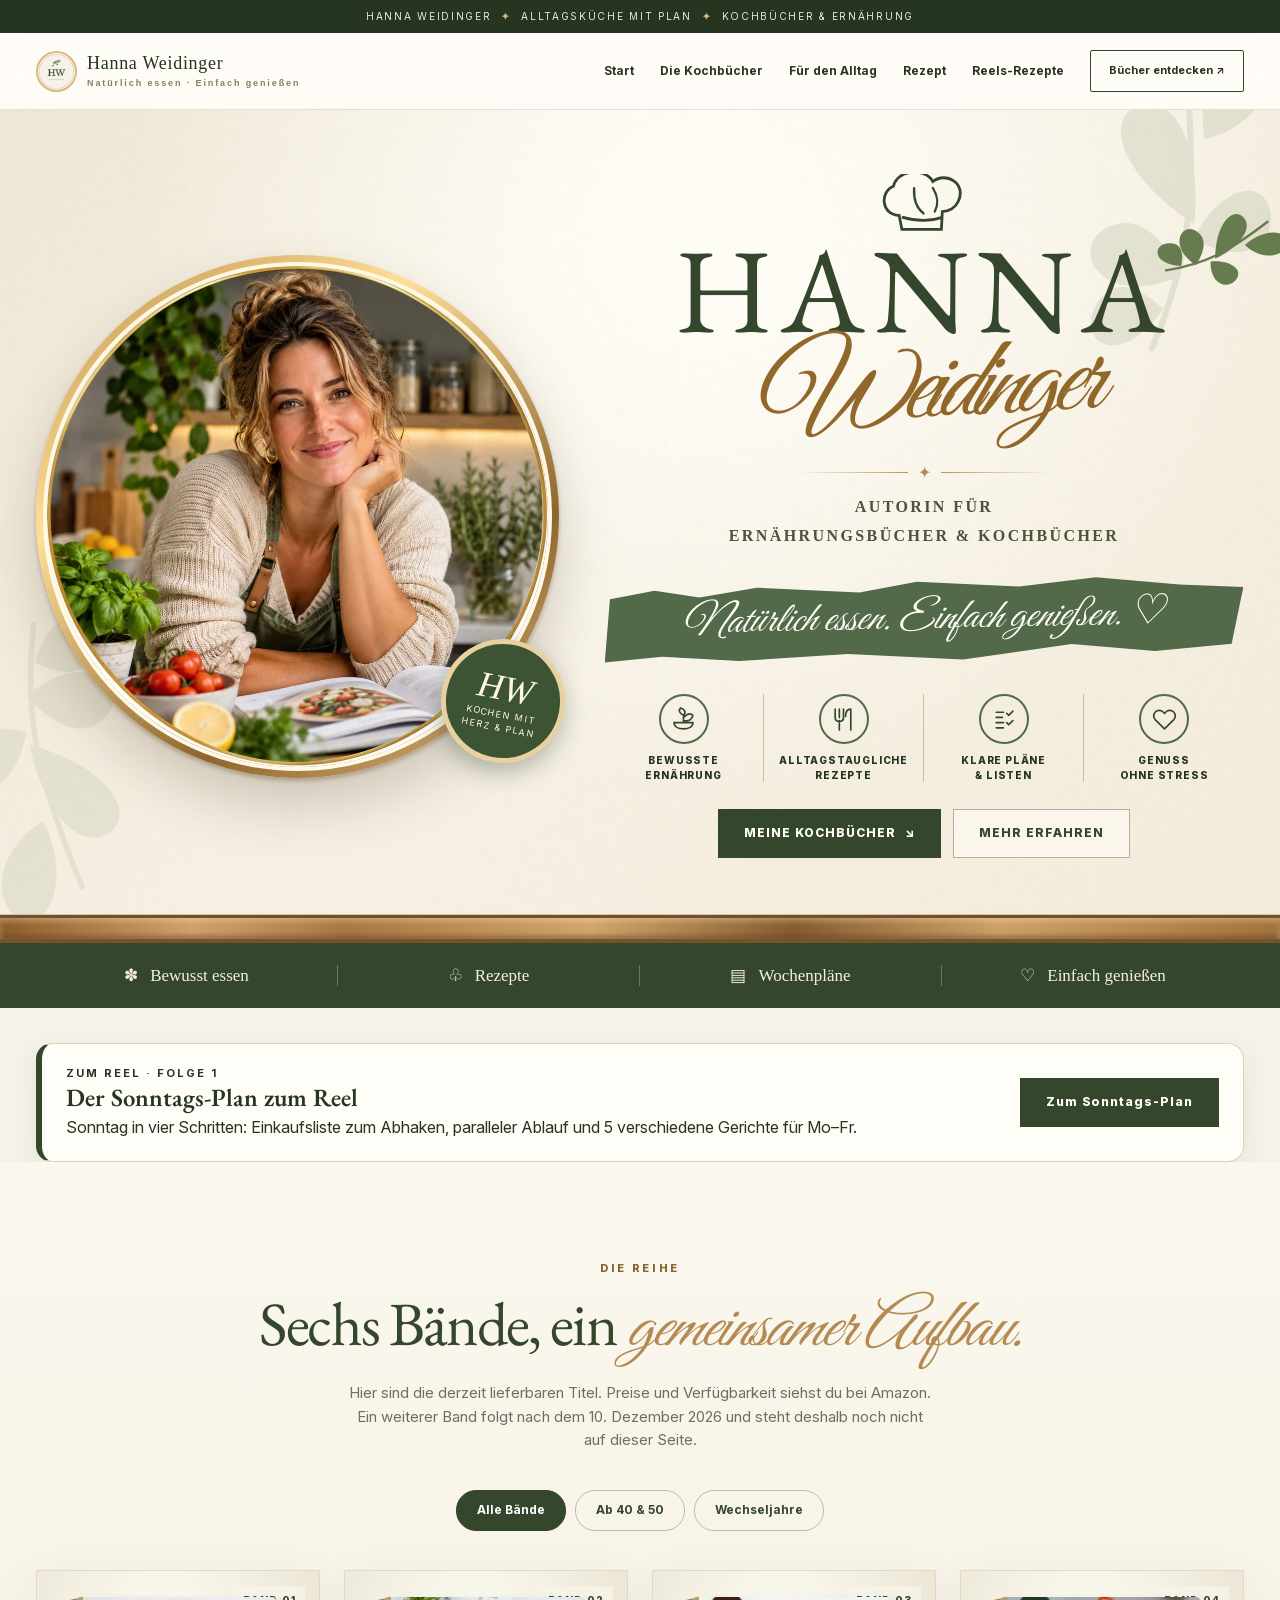
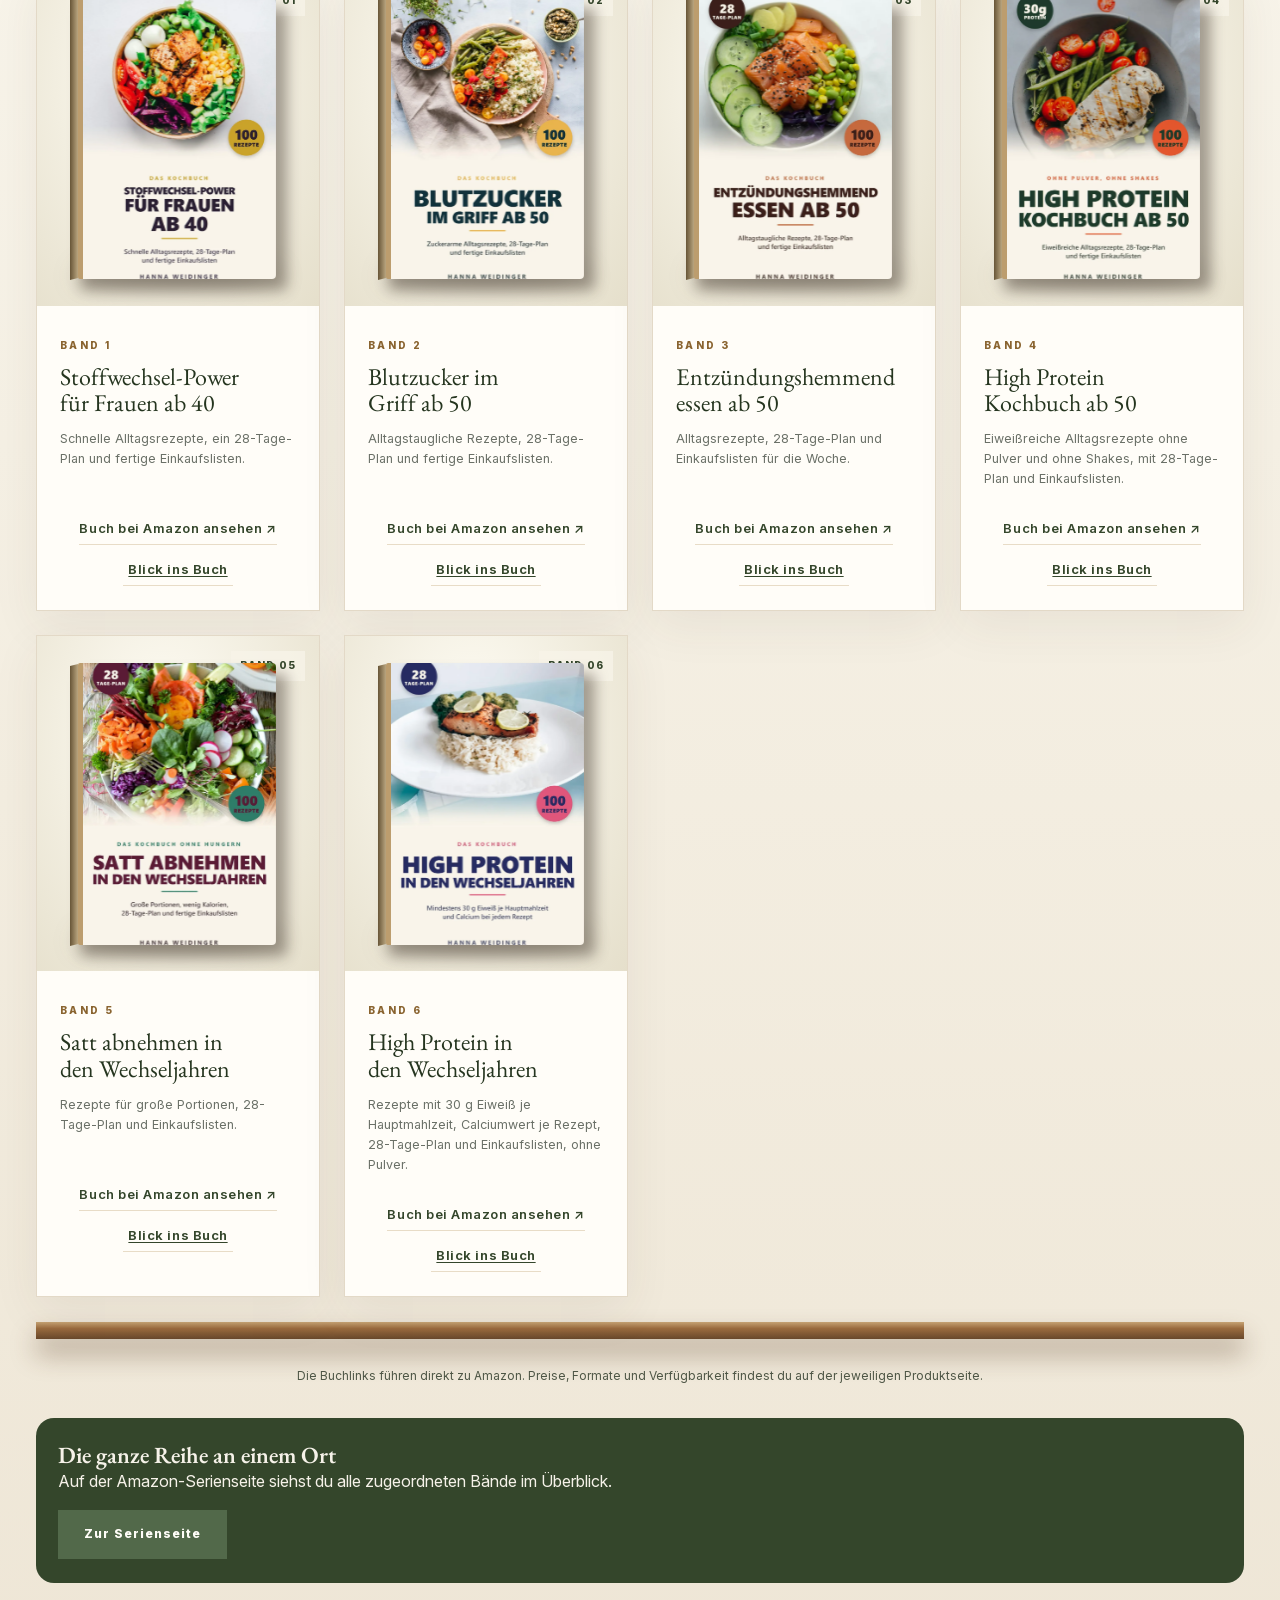
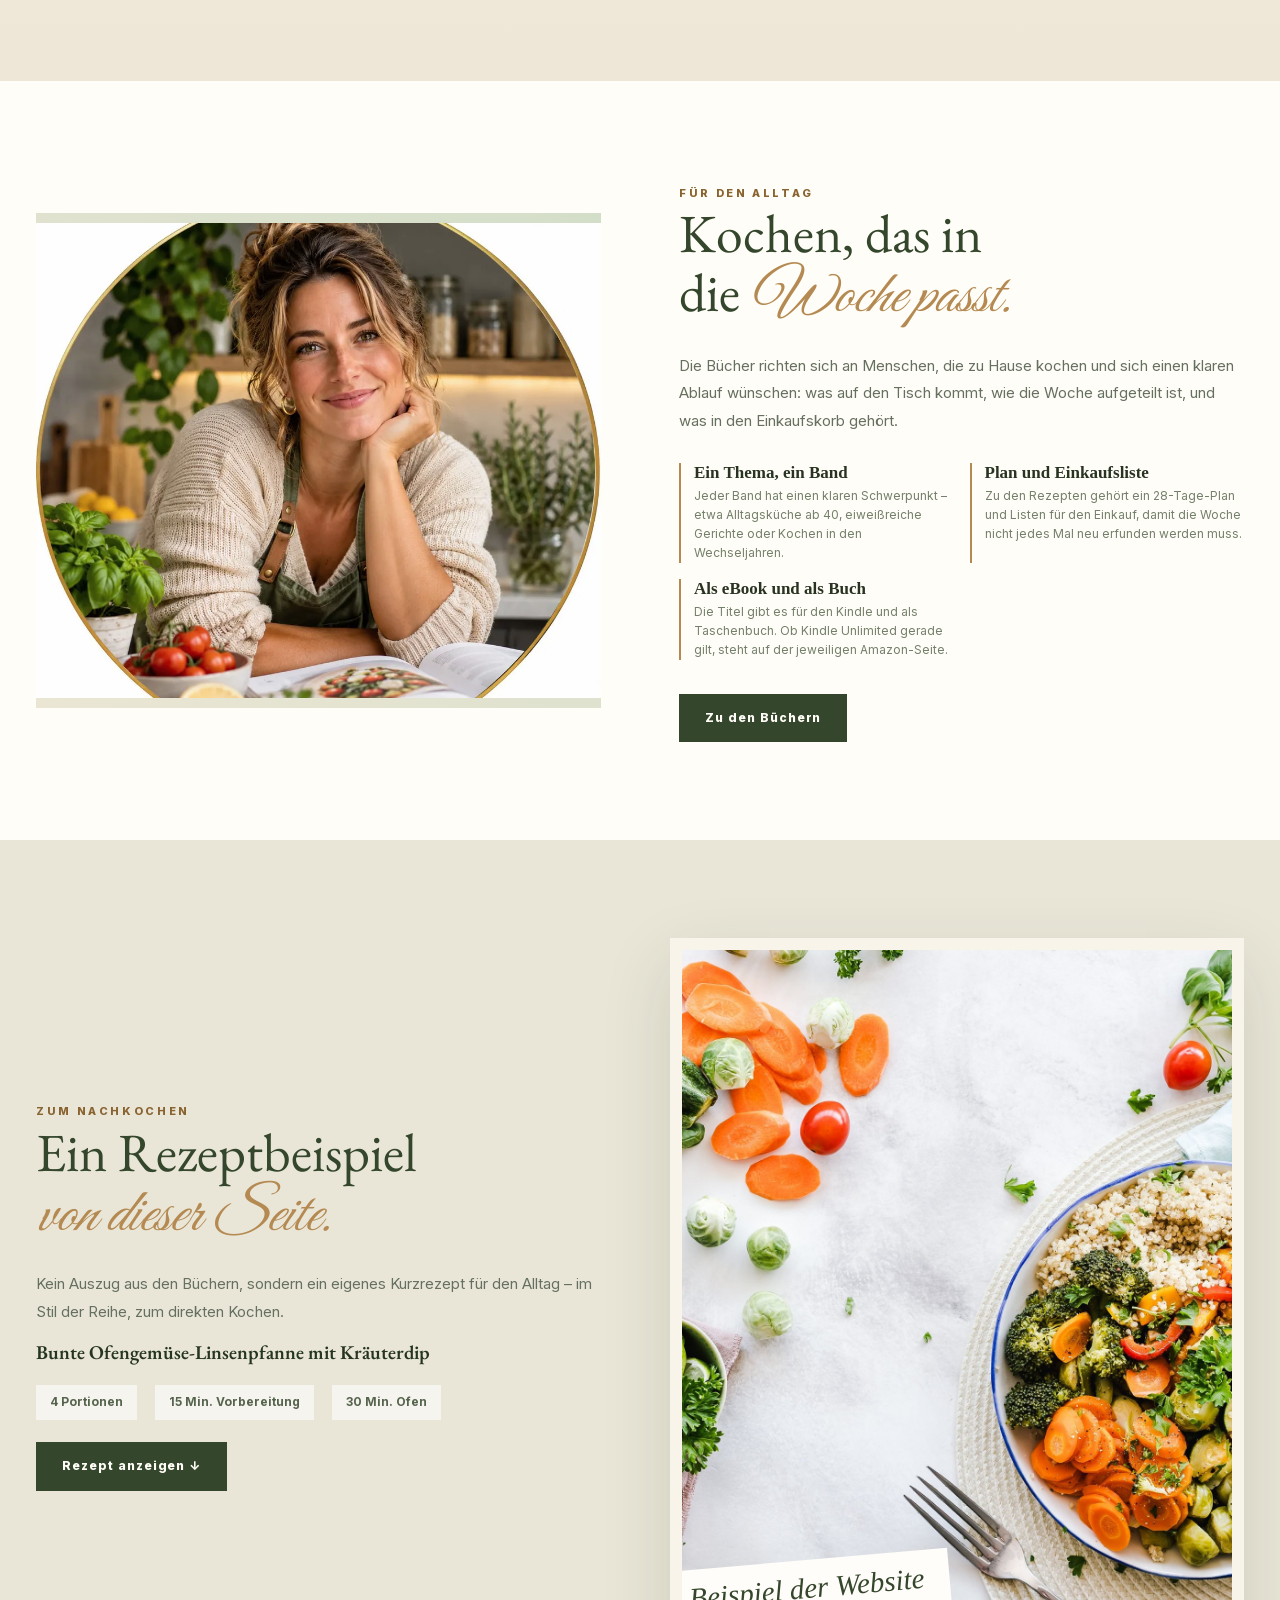
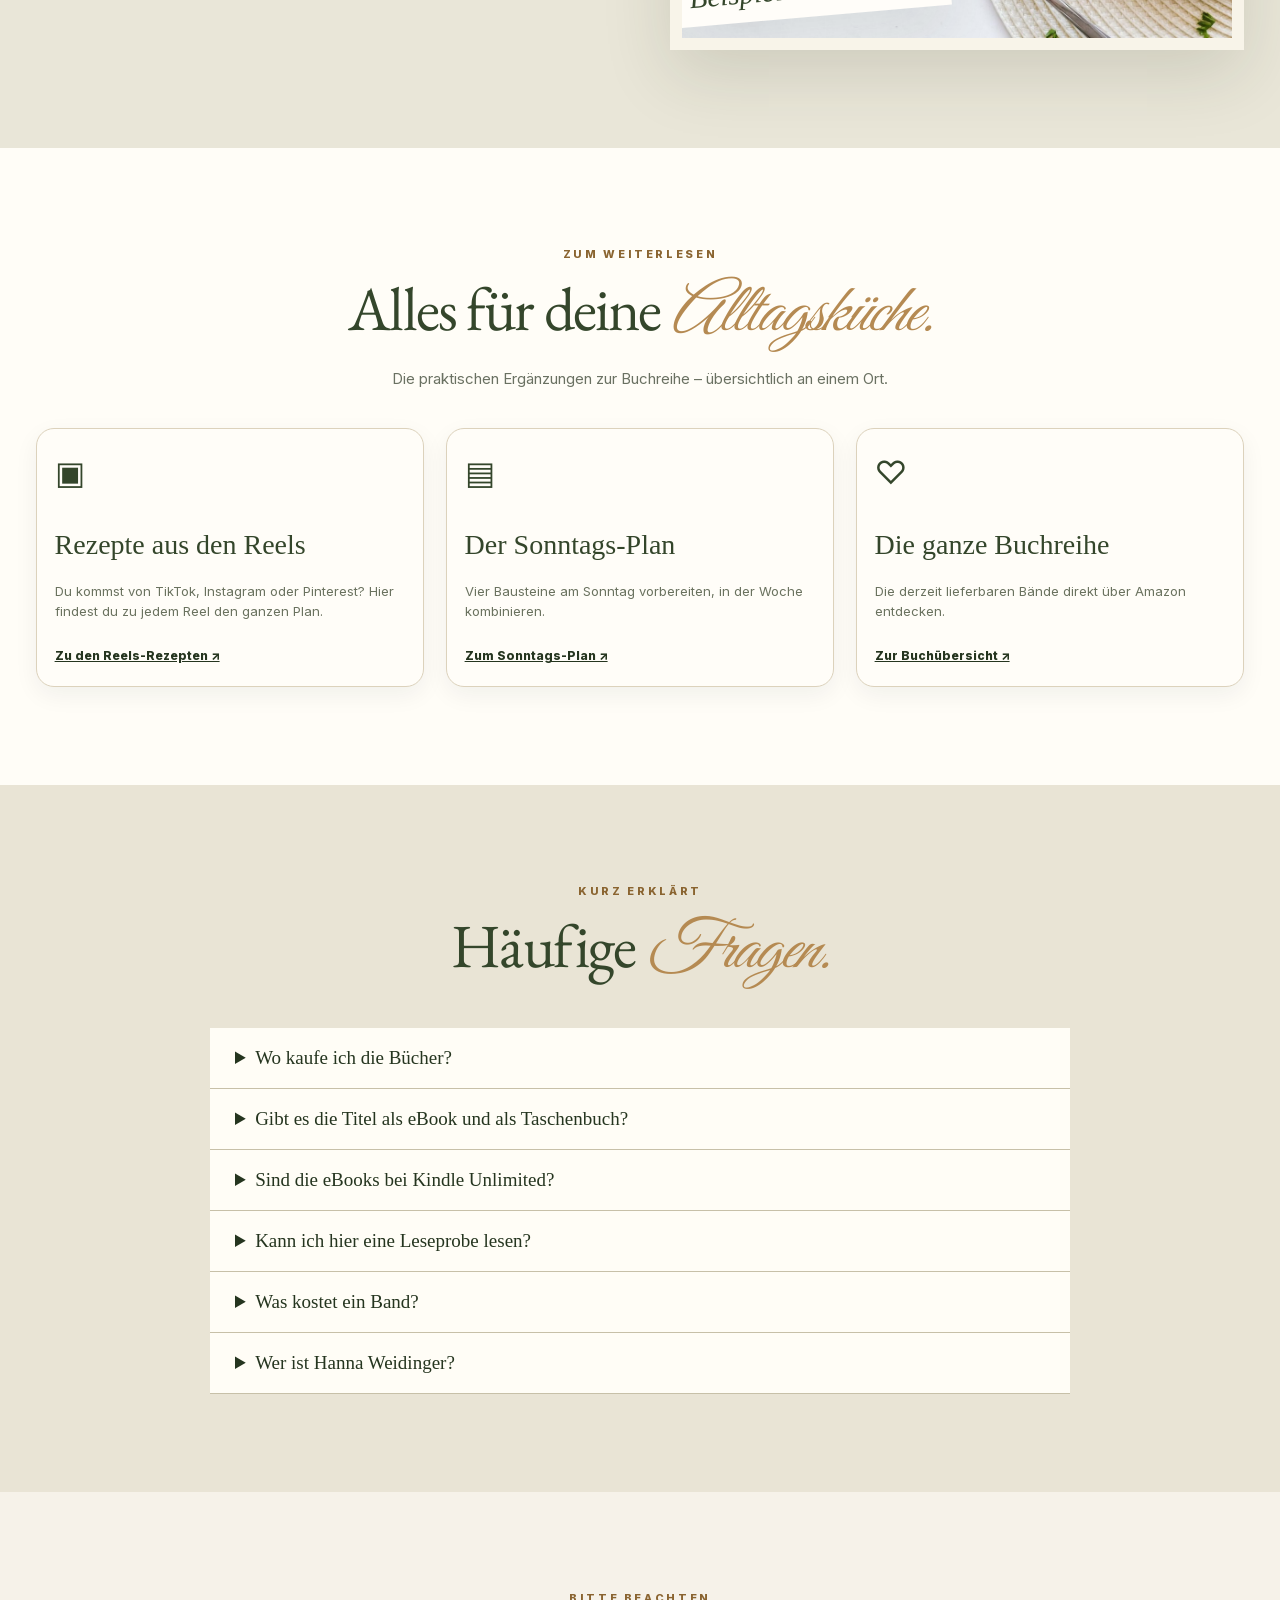
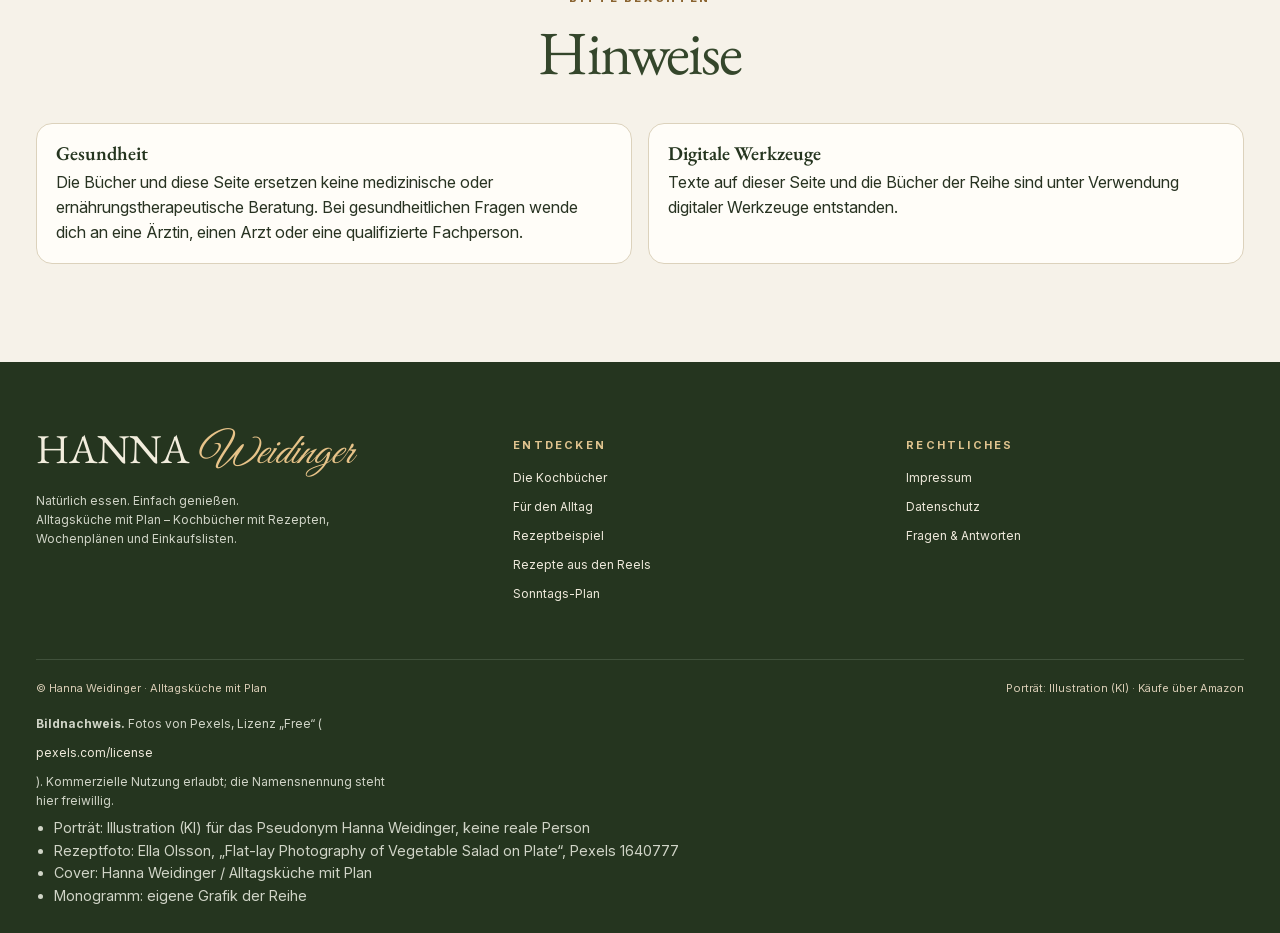
==== commit 717320da: "Sichtbare KI-Hinweise am Portraet entfernt Hero-Unterzeile und die olive Leiste in der Story-Sektion" ====
--- a/index.html
+++ b/index.html
@@ -45,7 +45,6 @@
             </div>
             <div class="portrait-stamp"><strong>HW</strong><small>KOCHEN MIT<br>HERZ &amp; PLAN</small></div>
           </div>
-          <p class="portrait-caption"><strong>Illustration (KI)</strong> · keine reale Person</p>
         </div>
         <div class="brand-headline">
           <div class="decor-leaf"><svg viewBox="0 0 160 160" fill="none" xmlns="http://www.w3.org/2000/svg" aria-hidden="true"><path d="M36 136C74 102 90 72 110 15" stroke="currentColor" stroke-width="3" stroke-linecap="round"/><path d="M64 110C19 110 19 70 45 74c15 2 19 20 19 36ZM80 90C55 50 64 22 82 27c18 5 15 35-2 63ZM102 55c10-37 43-47 45-27 2 17-20 32-45 27ZM49 121C15 140 4 116 21 105c13-9 22 1 28 16Z" fill="currentColor"/><path d="M77 96c22-17 43-13 39 4-4 16-25 19-39-4Z" fill="currentColor"/></svg></div>
@@ -282,7 +281,6 @@
             <source type="image/webp" srcset="assets/img/marke/portrait-hanna.webp">
             <img src="assets/img/marke/portrait-hanna.jpg" width="1254" height="1254" alt="Illustration (KI) für das Pseudonym Hanna Weidinger, keine reale Person." loading="lazy" decoding="async">
           </picture>
-          <div class="story-label">Illustration (KI)</div>
         </div>
         <div class="story-copy">
           <span class="eyebrow">Für den Alltag</span>
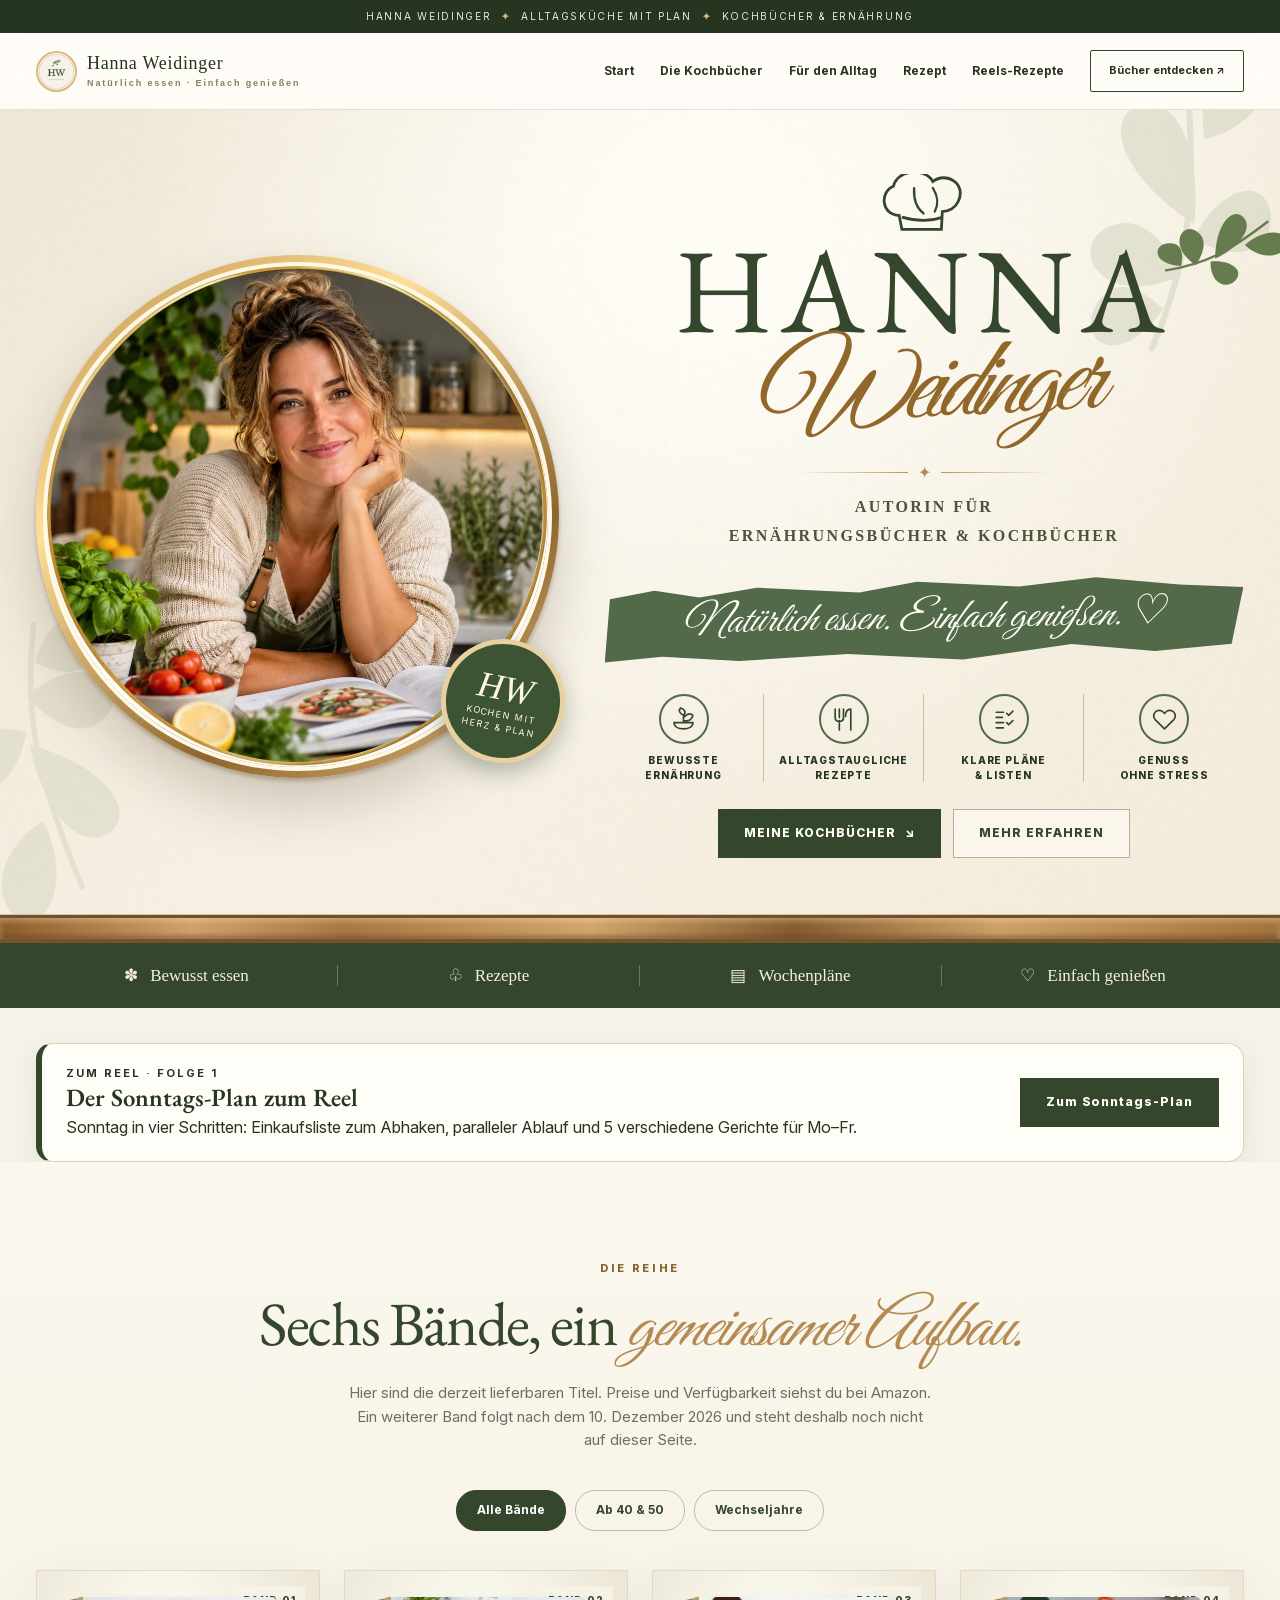
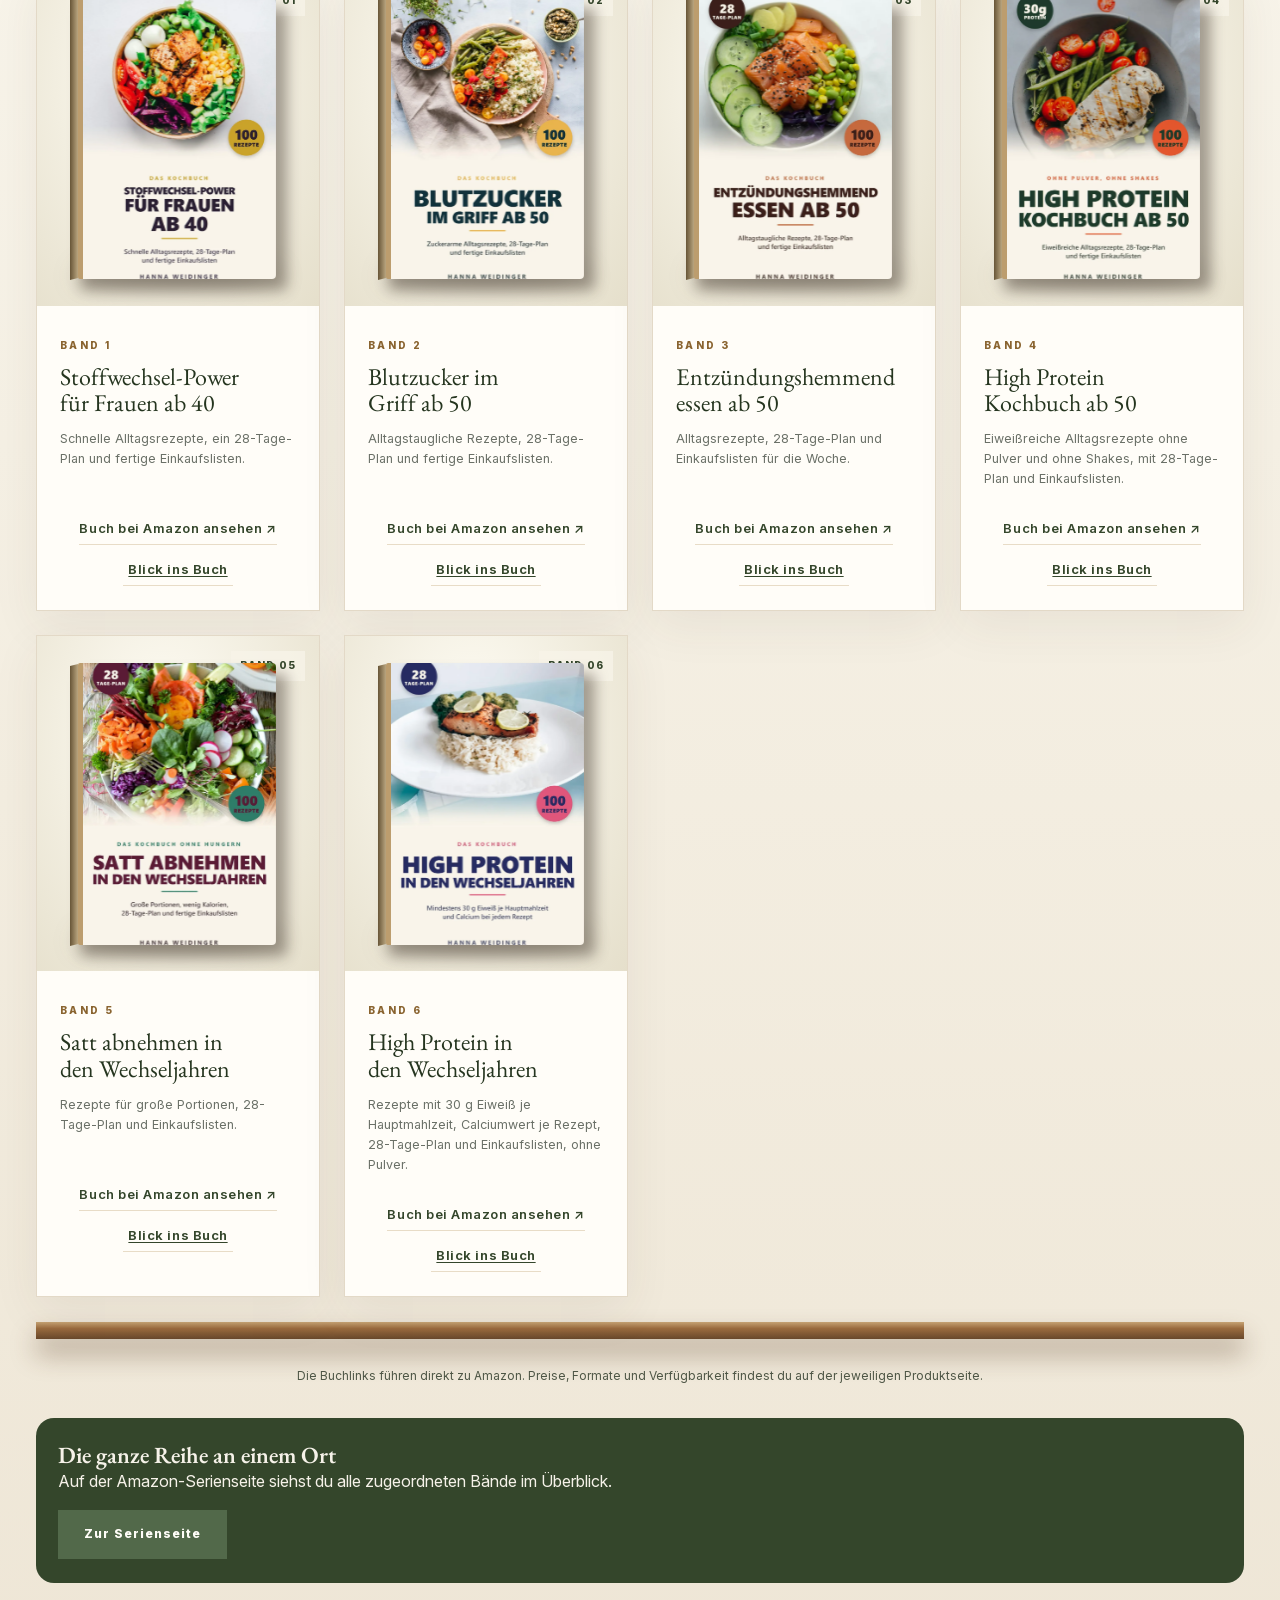
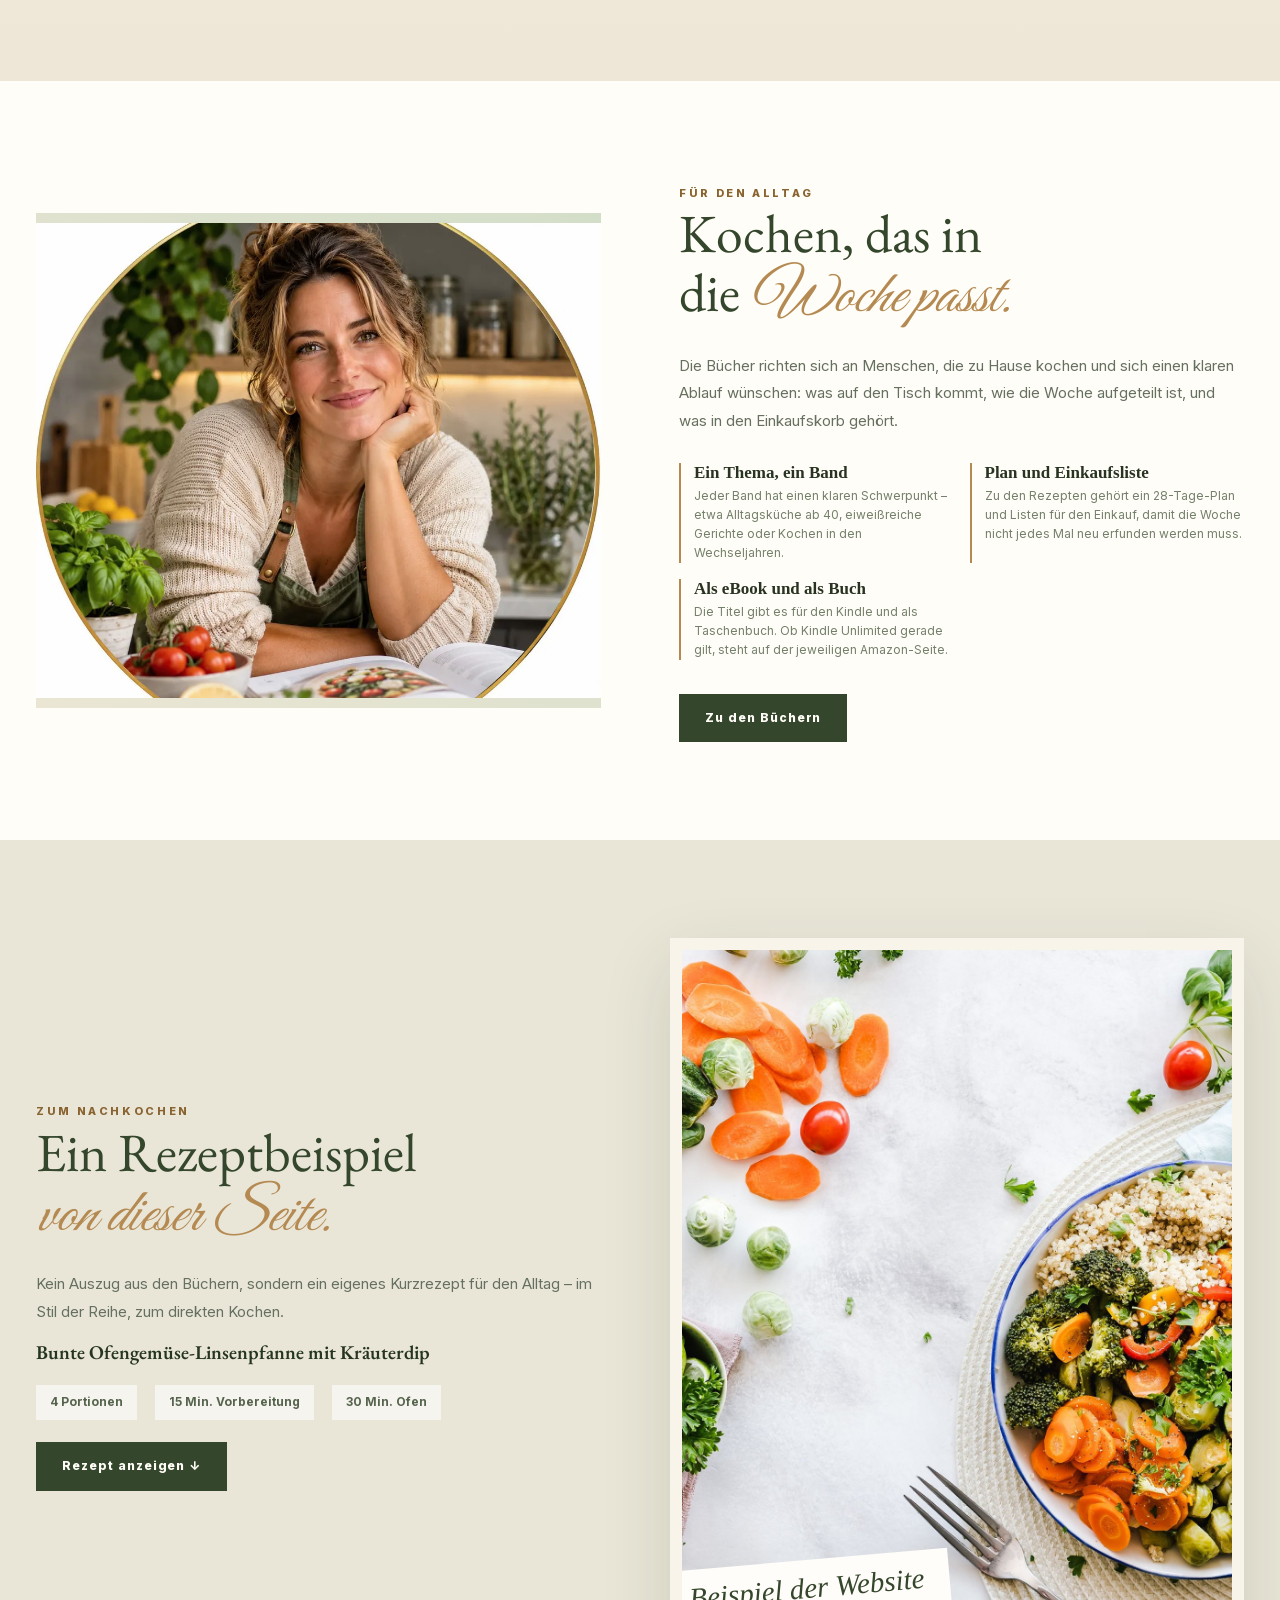
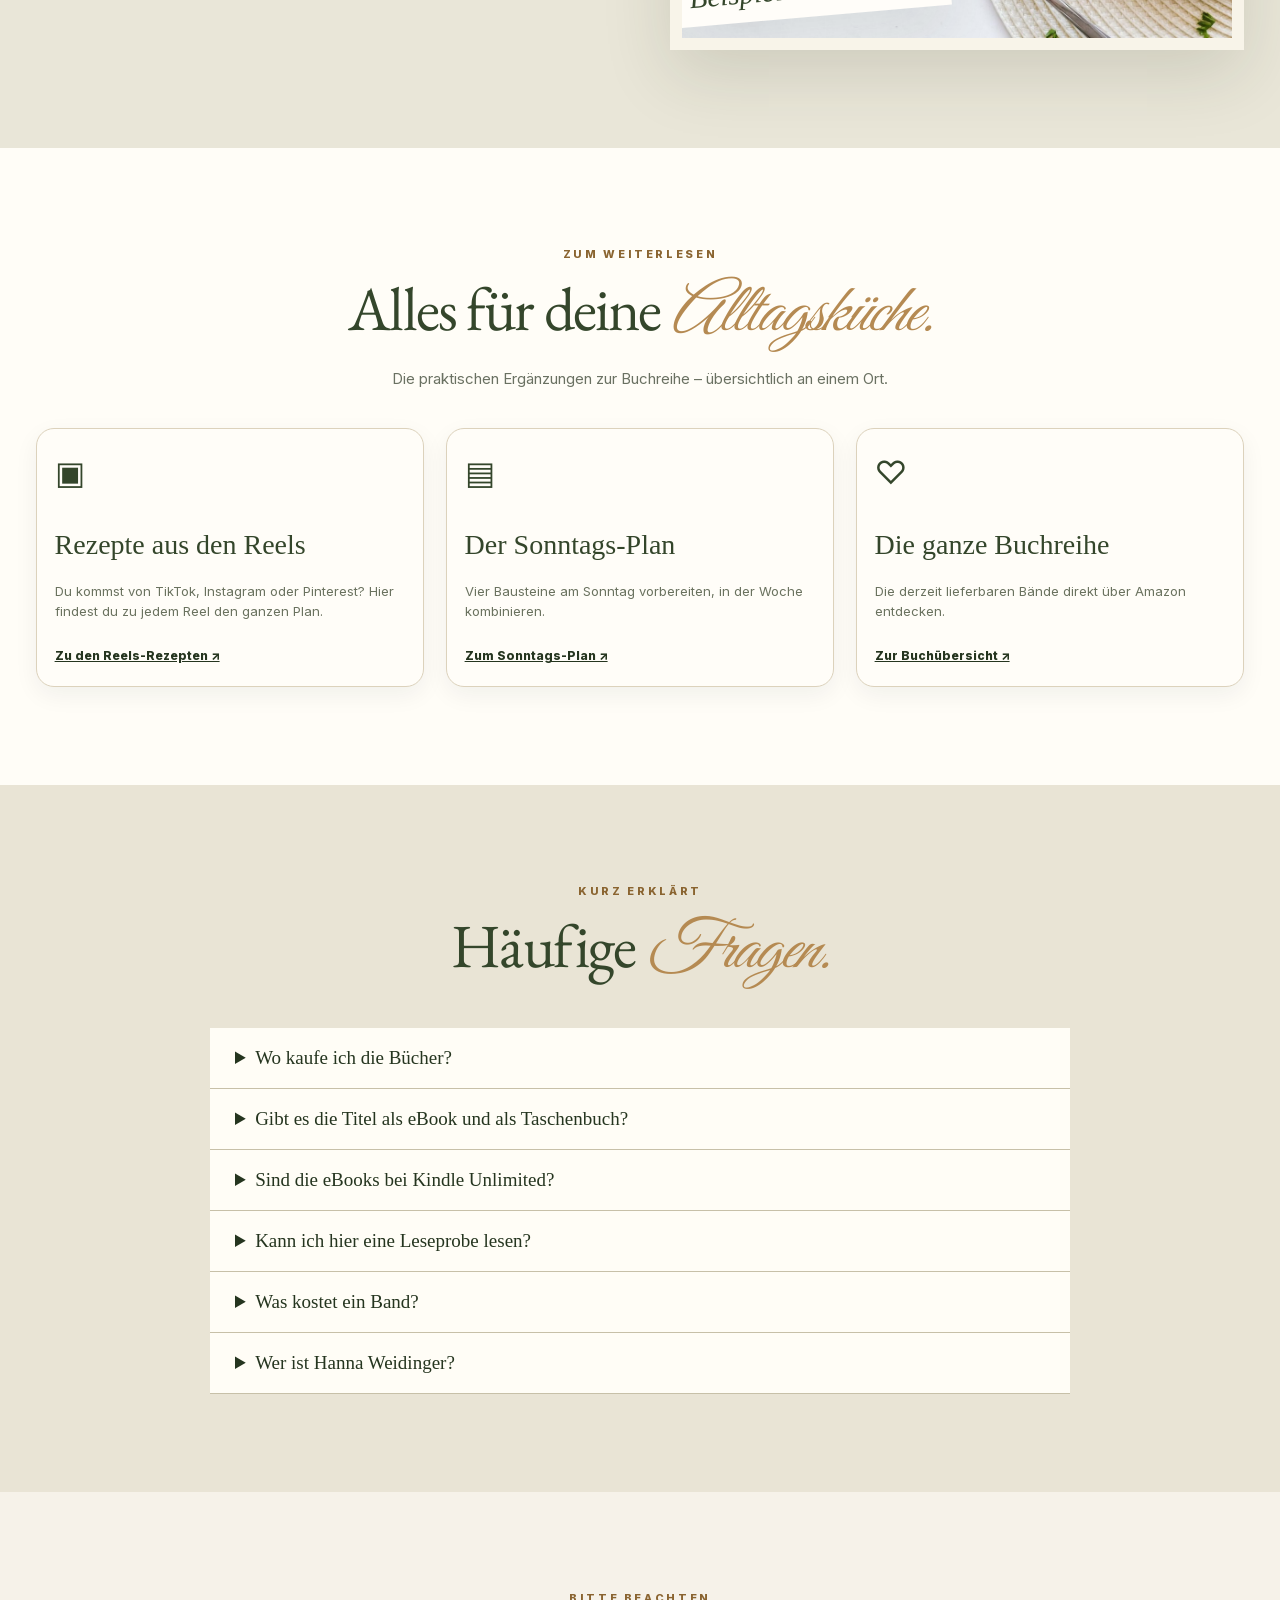
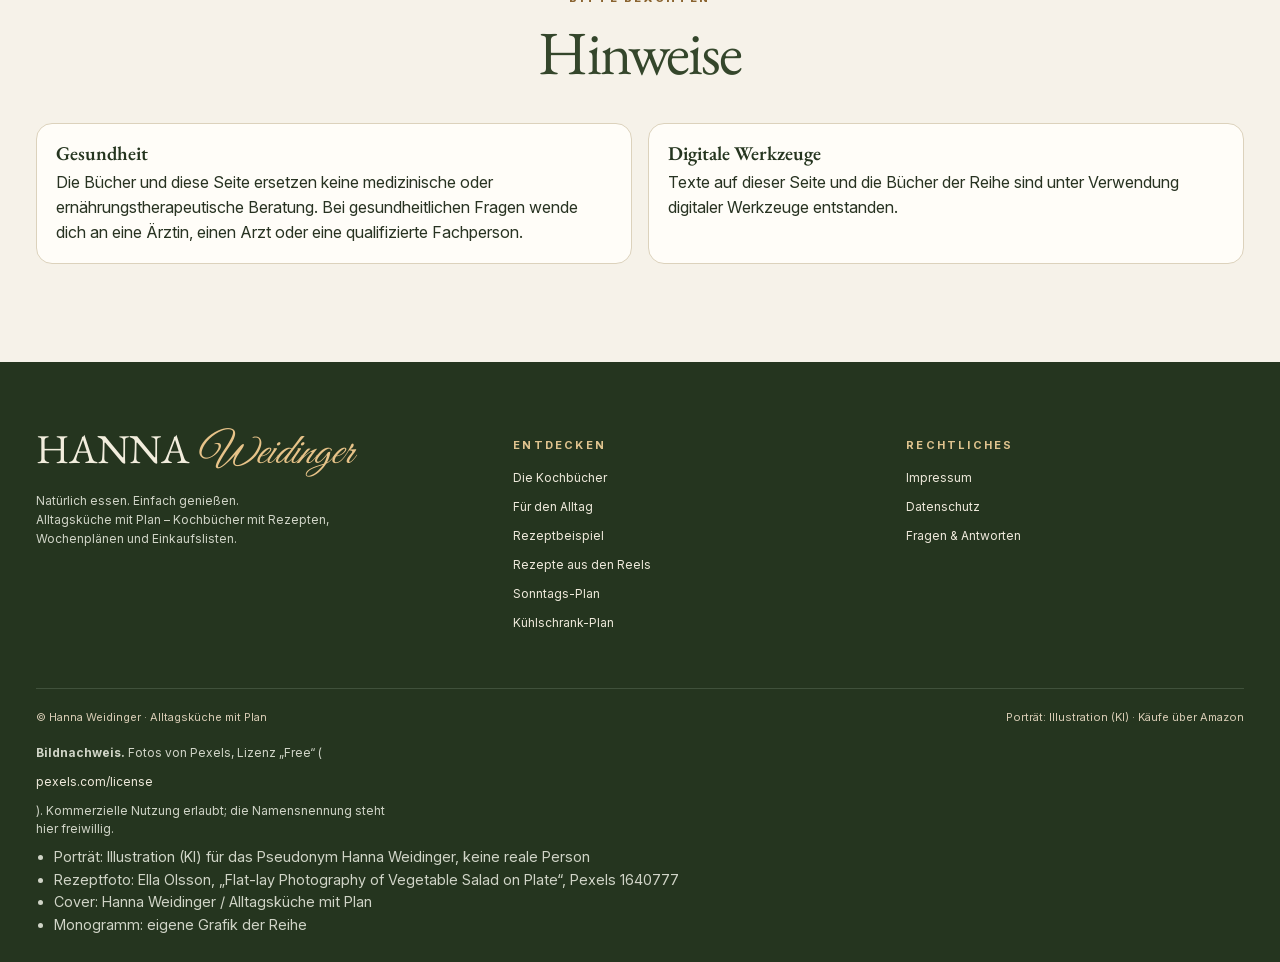
==== commit 84959718: "Plan Nr. 2: Kuehlschrank-Folge 1 als Reels-Ziel (3-Tage-Beispiel)" ====
--- a/index.html
+++ b/index.html
@@ -447,6 +447,7 @@
           <a href="#rezept" data-keep-src>Rezeptbeispiel</a>
           <a href="reels/" data-keep-src>Rezepte aus den Reels</a>
           <a href="plan/sonntag-vier-schritte/" data-keep-src>Sonntags-Plan</a>
+          <a href="plan/kuehlschrank-folge-1/" data-keep-src>Kühlschrank-Plan</a>
         </div>
         <div>
           <h4>RECHTLICHES</h4>
